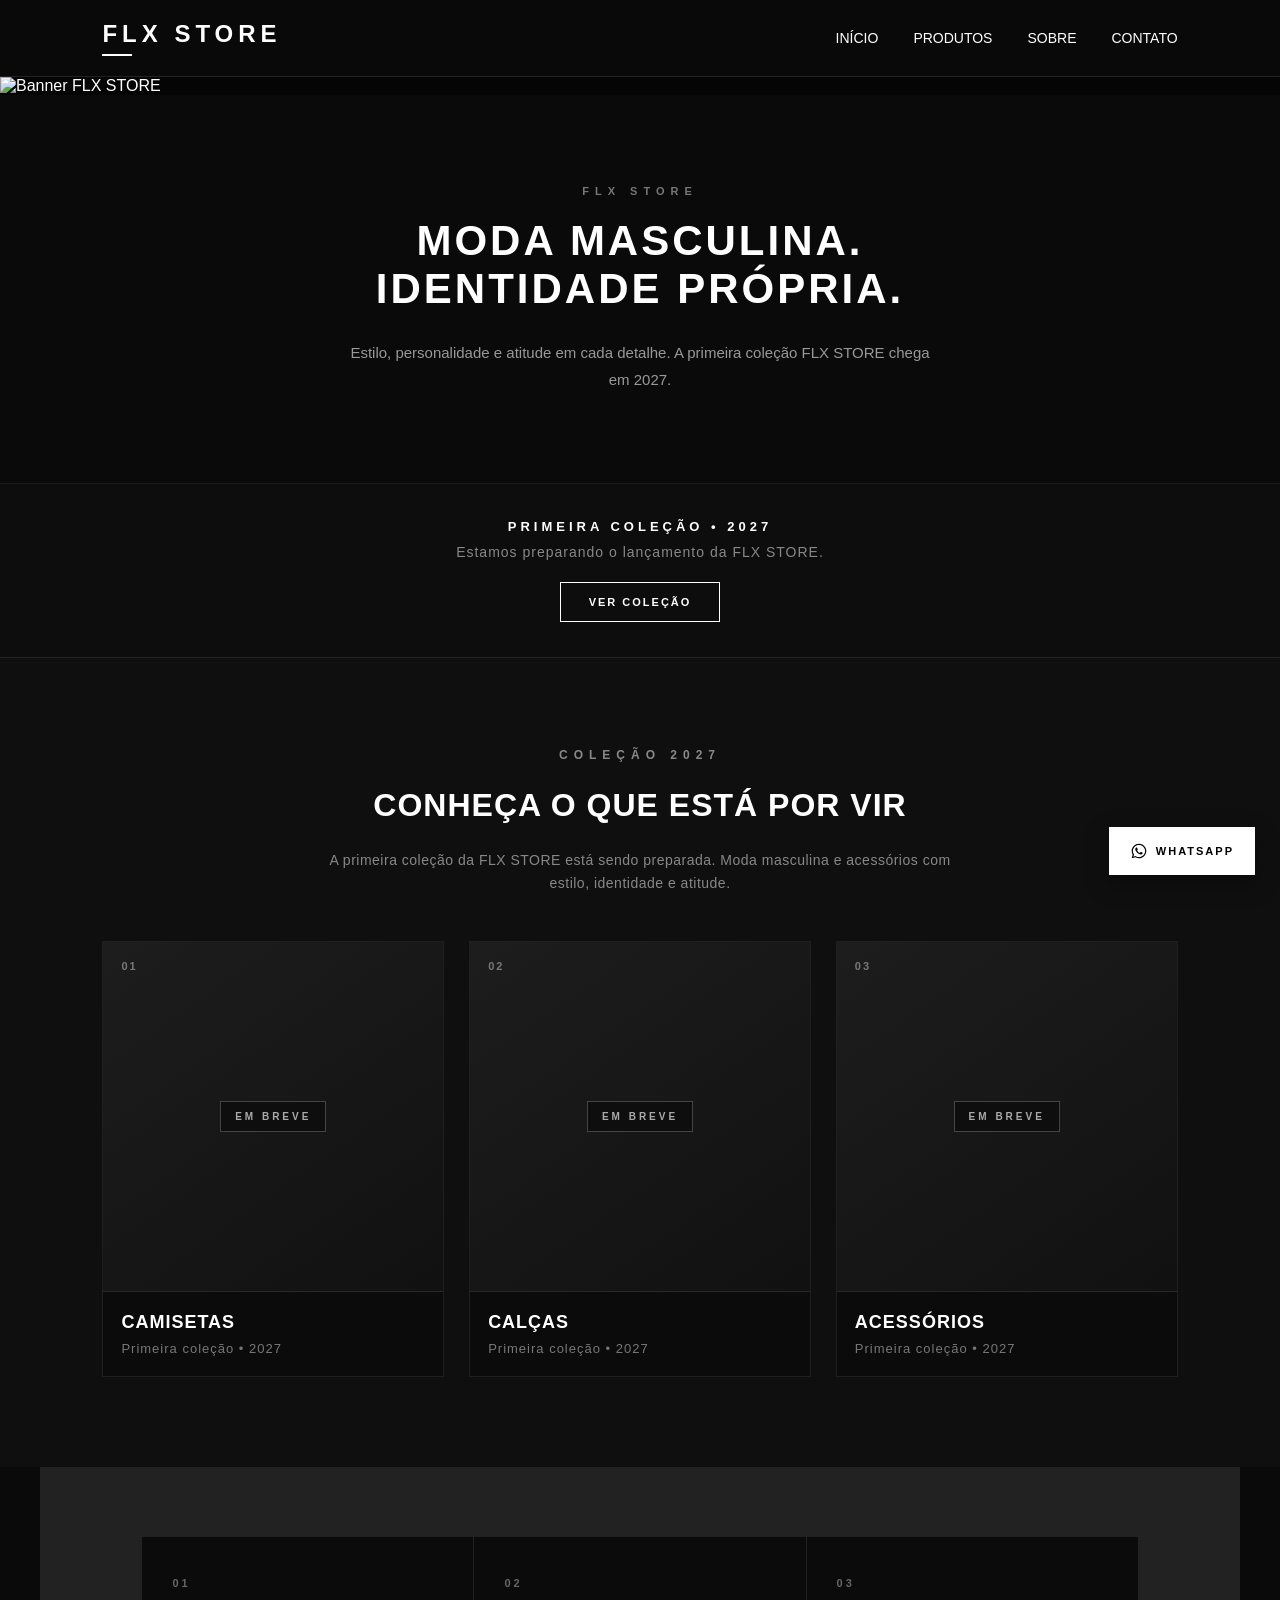
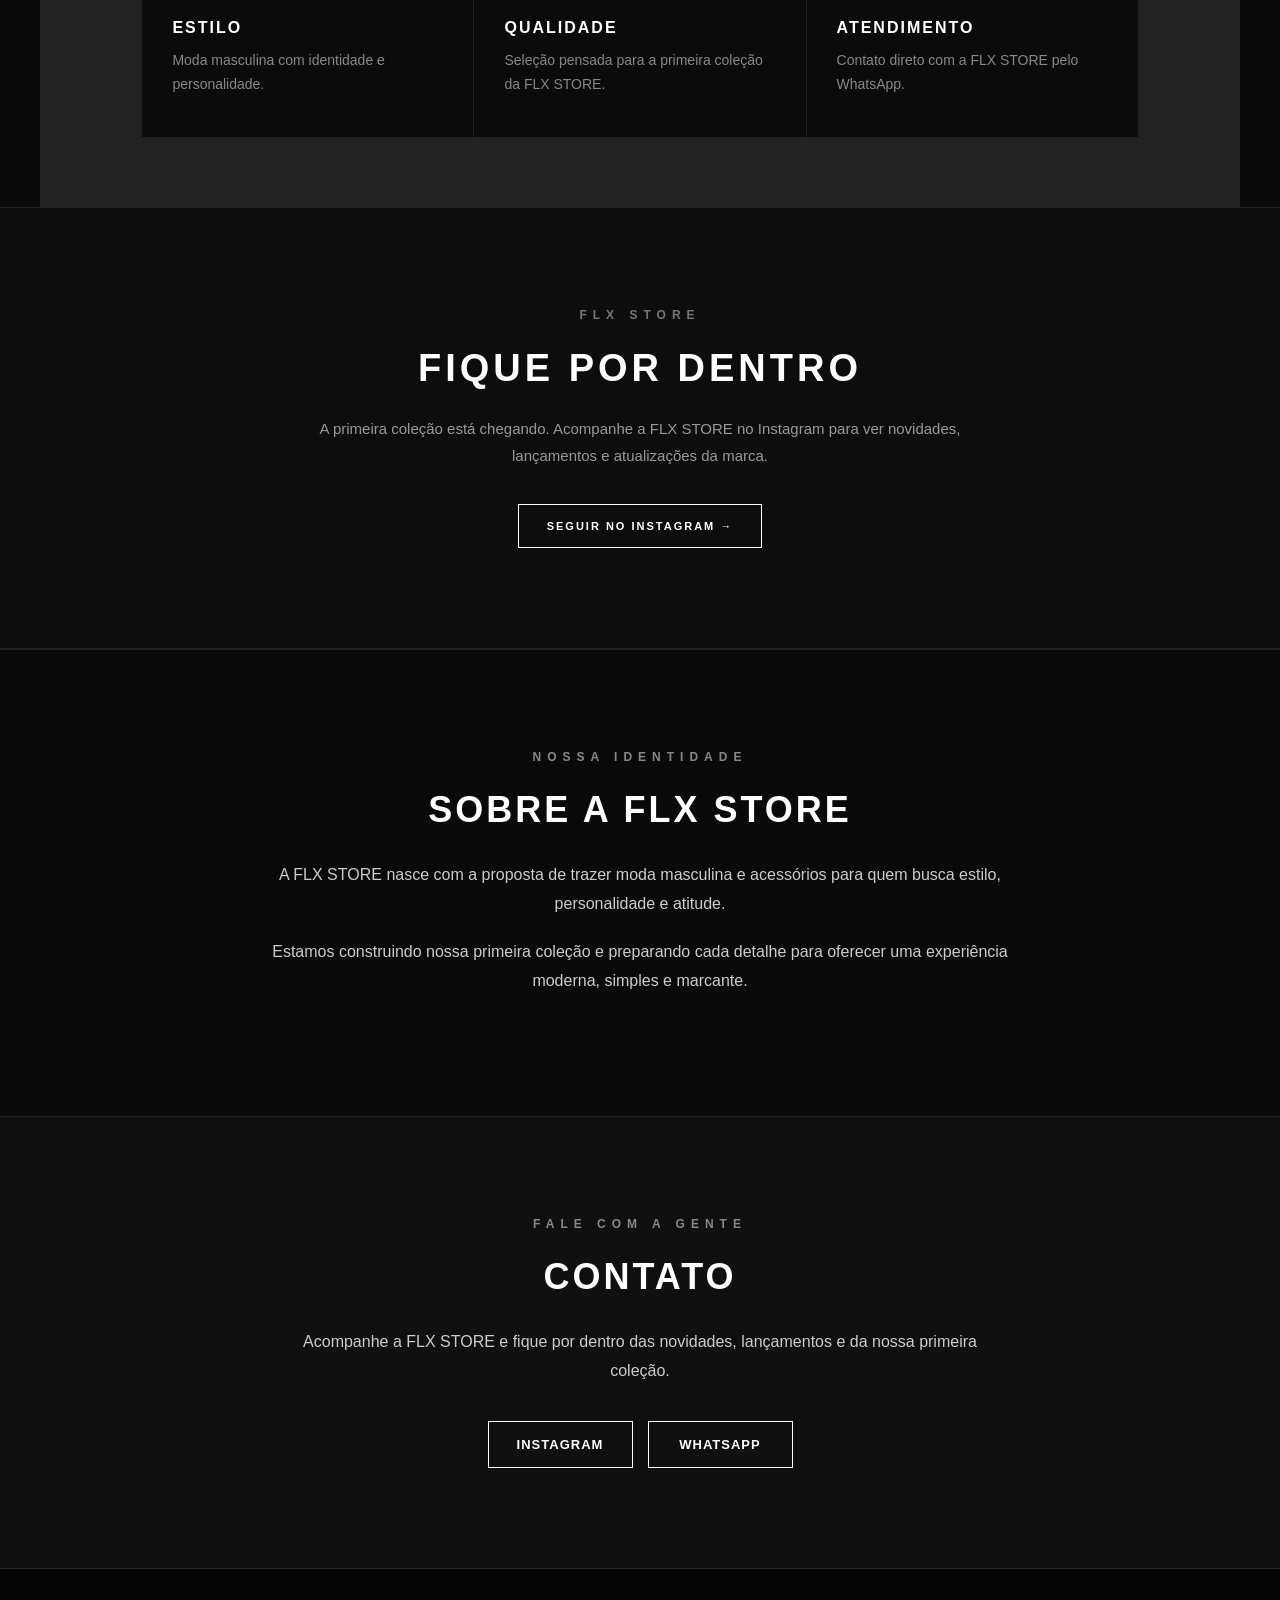
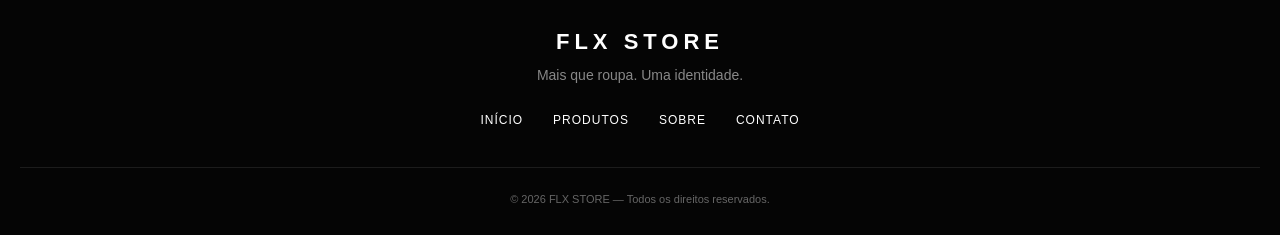
==== index.html @ bd499089 "Publicar primeira versão da FLX STORE" ====
<!DOCTYPE html>
<html lang="pt-BR">

<head>
    <meta charset="UTF-8">
    <meta name="viewport" content="width=device-width, initial-scale=1.0">

    <title>FLX STORE | Moda Masculina</title>

    <meta
        name="description"
        content="FLX STORE — moda masculina e acessórios. Conheça a primeira coleção da marca, com lançamento previsto para 2027."
    >

    <link rel="icon" type="image/png" href="imagens/favicon.png">
    <link rel="stylesheet" href="style.css">
</head>

<body>

    <!-- PONTO REAL DE INÍCIO DA PÁGINA -->
    <div id="inicio"></div>


    <!-- ==================================================
         CABEÇALHO
    ================================================== -->

    <header>

        <h1>FLX STORE</h1>

        <button
            class="menu-mobile"
            id="menu-mobile"
            aria-label="Abrir menu"
        >
            ☰
        </button>

        <nav>
            <a href="#inicio">Início</a>
            <a href="#produtos">Produtos</a>
            <a href="#sobre">Sobre</a>
            <a href="#contato">Contato</a>
        </nav>

    </header>


    <!-- ==================================================
         CONTEÚDO PRINCIPAL
    ================================================== -->

    <main>


        <!-- BANNER -->

        <div class="banner">

            <img
                src="imagens/banner-flx.png"
                alt="Banner FLX STORE"
            >

        </div>


        <!-- APRESENTAÇÃO -->

        <section class="apresentacao">

            <p class="apresentacao-marca">
                FLX STORE
            </p>

            <h2>
                MODA MASCULINA.<br>
                IDENTIDADE PRÓPRIA.
            </h2>

            <p class="apresentacao-texto">
                Estilo, personalidade e atitude em cada detalhe.
                A primeira coleção FLX STORE chega em 2027.
            </p>

        </section>


        <!-- LANÇAMENTO -->

        <section class="lancamento">

            <span>
                PRIMEIRA COLEÇÃO • 2027
            </span>

            <p>
                Estamos preparando o lançamento da FLX STORE.
            </p>

            <a
                href="#produtos"
                class="botao-lancamento"
            >
                VER COLEÇÃO
            </a>

        </section>


        <!-- ==================================================
             PRODUTOS
        ================================================== -->

        <section
            class="secao-produtos"
            id="produtos"
        >

            <p class="destaque">
                COLEÇÃO 2027
            </p>

            <h2>
                CONHEÇA O QUE ESTÁ POR VIR
            </h2>

            <p class="descricao-colecao">
                A primeira coleção da FLX STORE está sendo preparada.
                Moda masculina e acessórios com estilo, identidade e atitude.
            </p>


            <div class="produtos">


                <!-- CAMISETAS -->

                <div class="produto">

                    <span class="numero-produto">
                        01
                    </span>

                    <div class="foto-produto">

                        <span class="status-produto">
                            EM BREVE
                        </span>

                    </div>

                    <h3>
                        Camisetas
                    </h3>

                    <p>
                        Primeira coleção • 2027
                    </p>

                </div>


                <!-- CALÇAS -->

                <div class="produto">

                    <span class="numero-produto">
                        02
                    </span>

                    <div class="foto-produto">

                        <span class="status-produto">
                            EM BREVE
                        </span>

                    </div>

                    <h3>
                        Calças
                    </h3>

                    <p>
                        Primeira coleção • 2027
                    </p>

                </div>


                <!-- ACESSÓRIOS -->

                <div class="produto">

                    <span class="numero-produto">
                        03
                    </span>

                    <div class="foto-produto">

                        <span class="status-produto">
                            EM BREVE
                        </span>

                    </div>

                    <h3>
                        Acessórios
                    </h3>

                    <p>
                        Primeira coleção • 2027
                    </p>

                </div>


            </div>

        </section>


        <!-- ==================================================
             DIFERENCIAIS
        ================================================== -->

        <section class="diferenciais">


            <div class="diferencial">

                <span>01</span>

                <h3>
                    ESTILO
                </h3>

                <p>
                    Moda masculina com identidade e personalidade.
                </p>

            </div>


            <div class="diferencial">

                <span>02</span>

                <h3>
                    QUALIDADE
                </h3>

                <p>
                    Seleção pensada para a primeira coleção da FLX STORE.
                </p>

            </div>


            <div class="diferencial">

                <span>03</span>

                <h3>
                    ATENDIMENTO
                </h3>

                <p>
                    Contato direto com a FLX STORE pelo WhatsApp.
                </p>

            </div>


        </section>


        <!-- ==================================================
             NOVIDADES
        ================================================== -->

        <section class="novidades">

            <p class="destaque">
                FLX STORE
            </p>

            <h2>
                FIQUE POR DENTRO
            </h2>

            <p class="novidades-texto">
                A primeira coleção está chegando.
                Acompanhe a FLX STORE no Instagram para ver novidades,
                lançamentos e atualizações da marca.
            </p>

            <a
                href="https://www.instagram.com/_flx.store_/"
                target="_blank"
                rel="noopener noreferrer"
                class="botao-instagram"
            >
                SEGUIR NO INSTAGRAM →
            </a>

        </section>


        <!-- ==================================================
             SOBRE
        ================================================== -->

        <section
            class="sobre"
            id="sobre"
        >

            <p class="destaque">
                NOSSA IDENTIDADE
            </p>

            <h2>
                SOBRE A FLX STORE
            </h2>

            <p>
                A FLX STORE nasce com a proposta de trazer moda masculina
                e acessórios para quem busca estilo, personalidade e atitude.
            </p>

            <p>
                Estamos construindo nossa primeira coleção e preparando cada
                detalhe para oferecer uma experiência moderna, simples e marcante.
            </p>

        </section>


        <!-- ==================================================
             CONTATO
        ================================================== -->

        <section
            class="contato"
            id="contato"
        >

            <p class="destaque">
                FALE COM A GENTE
            </p>

            <h2>
                CONTATO
            </h2>

            <p>
                Acompanhe a FLX STORE e fique por dentro das novidades,
                lançamentos e da nossa primeira coleção.
            </p>


            <div class="contato-botoes">


                <a
                    href="https://www.instagram.com/_flx.store_/"
                    target="_blank"
                    rel="noopener noreferrer"
                    class="botao-contato"
                >
                    INSTAGRAM
                </a>


                <a
                    href="https://wa.me/5543991753507?text=Ol%C3%A1%21%20Vim%20pelo%20site%20da%20FLX%20STORE%20e%20gostaria%20de%20saber%20mais%20sobre%20os%20produtos."
                    target="_blank"
                    rel="noopener noreferrer"
                    class="botao-contato"
                >
                    WHATSAPP
                </a>


            </div>

        </section>


    </main>


    <!-- ==================================================
         RODAPÉ
    ================================================== -->

    <footer class="rodape">

        <h3>
            FLX STORE
        </h3>

        <p class="rodape-frase">
            Mais que roupa. Uma identidade.
        </p>


        <div class="rodape-links">

            <a href="#inicio">
                Início
            </a>

            <a href="#produtos">
                Produtos
            </a>

            <a href="#sobre">
                Sobre
            </a>

            <a href="#contato">
                Contato
            </a>

        </div>


        <p class="copyright">
            © 2026 FLX STORE — Todos os direitos reservados.
        </p>

    </footer>


    <!-- ==================================================
         WHATSAPP FLUTUANTE
    ================================================== -->

    <a
        href="https://wa.me/5543991753507?text=Ol%C3%A1%21%20Vim%20pelo%20site%20da%20FLX%20STORE%20e%20gostaria%20de%20saber%20mais."
        target="_blank"
        rel="noopener noreferrer"
        class="whatsapp-flutuante"
        aria-label="Falar com a FLX STORE pelo WhatsApp"
    >

        <svg
            class="icone-whatsapp"
            viewBox="0 0 32 32"
            aria-hidden="true"
        >

            <path
                fill="currentColor"
                d="M16.003 3C8.832 3 3 8.832 3 16c0 2.294.599 4.535 1.736 6.509L3 29l6.665-1.748A12.94 12.94 0 0 0 16.003 29C23.168 29 29 23.168 29 16S23.168 3 16.003 3zm0 23.812a10.77 10.77 0 0 1-5.49-1.503l-.394-.234-3.956 1.038 1.056-3.855-.256-.407A10.75 10.75 0 0 1 5.188 16c0-5.963 4.852-10.812 10.815-10.812S26.812 10.037 26.812 16s-4.846 10.812-10.809 10.812zm5.93-8.096c-.325-.163-1.924-.95-2.223-1.057-.3-.108-.518-.163-.736.162-.218.326-.844 1.057-1.034 1.275-.19.217-.381.244-.706.081-.326-.163-1.375-.507-2.619-1.617-.968-.862-1.622-1.927-1.812-2.253-.19-.325-.02-.501.143-.663.146-.146.325-.38.488-.57.163-.19.217-.326.325-.543.109-.218.055-.407-.027-.57-.081-.163-.733-1.765-1.006-2.416-.265-.637-.534-.55-.734-.56l-.625-.011c-.217 0-.57.081-.868.407-.299.325-1.14 1.113-1.14 2.714s1.167 3.148 1.33 3.365c.162.218 2.296 3.504 5.561 4.914.777.335 1.383.535 1.855.685.78.248 1.49.213 2.052.129.626-.093 1.924-.787 2.196-1.547.272-.76.272-1.411.19-1.547-.081-.136-.299-.217-.624-.38z"
            >

        </svg>

        WHATSAPP

    </a>


    <!-- JAVASCRIPT -->

    <script src="script.js"></script>

</body>

</html>
---- style.css ----
/* ==================================================
   FLX STORE
   STYLE.CSS
================================================== */


/* ==================================================
   1. CONFIGURAÇÕES GERAIS
================================================== */

html {
    scroll-behavior: smooth;
}

* {
    box-sizing: border-box;
}

body {
    margin: 0;
    background-color: #0a0a0a;
    color: #ffffff;
    font-family: Arial, Helvetica, sans-serif;
}

#inicio,
#produtos,
#sobre,
#contato {
    scroll-margin-top: 90px;
}


/* ==================================================
   2. CABEÇALHO
================================================== */

header {
    position: sticky;
    top: 0;
    z-index: 1000;

    display: flex;
    justify-content: space-between;
    align-items: center;

    padding: 20px 8%;

    background-color: rgba(10, 10, 10, 0.96);
    border-bottom: 1px solid #222;

    backdrop-filter: blur(10px);
}

header h1 {
    margin: 0;

    font-size: 24px;
    font-weight: bold;
    letter-spacing: 5px;
}

header h1::after {
    content: "";

    display: block;

    width: 30px;
    height: 2px;

    margin-top: 6px;

    background-color: #ffffff;

    transition: width 0.3s ease;
}

header:hover h1::after {
    width: 55px;
}


/* ==================================================
   3. MENU
================================================== */

nav {
    display: flex;
    align-items: center;
    gap: 35px;
}

nav a {
    color: #ffffff;

    text-decoration: none;
    text-transform: uppercase;

    font-size: 14px;

    transition: color 0.3s ease;
}

nav a:hover {
    color: #aaa;
}

nav a.ativo-menu {
    position: relative;

    color: #ffffff;
}

nav a.ativo-menu::after {
    content: "";

    position: absolute;

    left: 0;
    bottom: -8px;

    width: 100%;
    height: 1px;

    background-color: #ffffff;
}


/* ==================================================
   4. MENU MOBILE
================================================== */

.menu-mobile {
    display: none;

    padding: 0;

    background: transparent;
    border: none;

    color: #ffffff;

    font-size: 30px;

    cursor: pointer;
}


/* ==================================================
   5. BANNER
================================================== */

.banner {
    width: 100%;

    overflow: hidden;

    background-color: #050505;
}

.banner img {
    display: block;

    width: 100%;
    height: auto;
}


/* ==================================================
   6. APRESENTAÇÃO DA MARCA
================================================== */

.apresentacao {
    padding: 90px 8%;

    text-align: center;

    background-color: #0a0a0a;
}

.apresentacao-marca {
    margin: 0 0 20px;

    color: #777;

    font-size: 11px;
    font-weight: bold;
    letter-spacing: 6px;
}

.apresentacao h2 {
    margin: 0 auto 25px;

    color: #ffffff;

    font-size: 42px;
    line-height: 1.15;
    letter-spacing: 3px;
}

.apresentacao-texto {
    max-width: 600px;

    margin: 0 auto;

    color: #999;

    font-size: 15px;
    line-height: 1.8;
}


/* ==================================================
   7. LANÇAMENTO 2027
================================================== */

.lancamento {
    padding: 35px 20px;

    text-align: center;

    background-color: #0d0d0d;

    border-top: 1px solid #1c1c1c;
    border-bottom: 1px solid #222;
}

.lancamento span {
    display: block;

    margin-bottom: 10px;

    color: #ffffff;

    font-size: 13px;
    font-weight: bold;
    letter-spacing: 4px;
}

.lancamento p {
    margin: 0;

    color: #888;

    font-size: 14px;
    letter-spacing: 1px;
}

.botao-lancamento {
    display: inline-block;

    margin-top: 22px;
    padding: 13px 28px;

    background-color: transparent;

    border: 1px solid #ffffff;

    color: #ffffff;

    text-decoration: none;

    font-size: 11px;
    font-weight: bold;
    letter-spacing: 2px;

    transition: 0.3s ease;
}

.botao-lancamento:hover {
    background-color: #ffffff;
    color: #000000;
}


/* ==================================================
   8. PRODUTOS
================================================== */

.secao-produtos {
    padding: 90px 8%;

    text-align: center;

    background-color: #0f0f0f;
}

.destaque {
    margin: 0 0 25px;

    color: #888;

    font-size: 12px;
    font-weight: bold;
    letter-spacing: 6px;

    text-transform: uppercase;
}

.secao-produtos h2 {
    margin: 0 0 40px;

    color: #ffffff;

    font-size: 32px;
    letter-spacing: 1px;
}

.descricao-colecao {
    max-width: 650px;

    margin: -15px auto 45px;

    color: #888;

    font-size: 14px;
    line-height: 1.7;
    letter-spacing: 0.5px;
}

.produtos {
    display: grid;
    grid-template-columns: repeat(3, 1fr);

    gap: 25px;

    width: 100%;
    max-width: 1200px;

    margin: 0 auto;
}


/* ==================================================
   9. CARDS DE PRODUTO
================================================== */

.produto {
    position: relative;

    overflow: hidden;

    padding-bottom: 20px;

    text-align: left;

    background-color: #0b0b0b;

    border: 1px solid #1f1f1f;

    transition:
        transform 0.3s ease,
        border-color 0.3s ease;
}

.produto:hover {
    transform: translateY(-6px);

    border-color: #555;
}

.foto-produto {
    display: flex;
    align-items: center;
    justify-content: center;

    position: relative;

    height: 350px;

    overflow: hidden;

    background: linear-gradient(
        145deg,
        #1d1d1d,
        #111111
    );

    border-bottom: 1px solid #292929;
}

.produto:hover .foto-produto {
    background: linear-gradient(
        145deg,
        #222222,
        #151515
    );
}

.status-produto {
    display: inline-block;

    padding: 9px 14px;

    background-color: rgba(10, 10, 10, 0.7);

    border: 1px solid #444;

    color: #aaa;

    font-size: 10px;
    font-weight: bold;
    letter-spacing: 3px;

    transition: 0.3s ease;
}

.produto:hover .status-produto {
    border-color: #888;

    color: #ffffff;
}

.numero-produto {
    position: absolute;

    top: 18px;
    left: 18px;

    z-index: 2;

    color: #777;

    font-size: 11px;
    font-weight: bold;
    letter-spacing: 2px;

    transition: color 0.3s ease;
}

.produto:hover .numero-produto {
    color: #ffffff;
}

.produto h3 {
    margin: 20px 18px 8px;

    color: #ffffff;

    font-size: 18px;
    letter-spacing: 1px;

    text-transform: uppercase;
}

.produto p {
    margin: 0 18px;

    color: #777;

    font-size: 13px;
    letter-spacing: 1px;
}


/* ==================================================
   10. DIFERENCIAIS
================================================== */

.diferenciais {
    display: grid;
    grid-template-columns: repeat(3, 1fr);

    gap: 1px;

    max-width: 1200px;

    margin: 0 auto;
    padding: 70px 8%;

    background-color: #222;
}

.diferencial {
    padding: 40px 30px;

    text-align: left;

    background-color: #0b0b0b;

    transition: background-color 0.3s ease;
}

.diferencial:hover {
    background-color: #151515;
}

.diferencial span {
    display: block;

    margin-bottom: 30px;

    color: #666;

    font-size: 11px;
    font-weight: bold;
    letter-spacing: 3px;
}

.diferencial h3 {
    margin: 0 0 12px;

    color: #ffffff;

    font-size: 16px;
    letter-spacing: 2px;
}

.diferencial p {
    margin: 0;

    color: #888;

    font-size: 14px;
    line-height: 1.7;
}


/* ==================================================
   11. NOVIDADES
================================================== */

.novidades {
    padding: 100px 8%;

    text-align: center;

    background-color: #0d0d0d;

    border-top: 1px solid #222;
    border-bottom: 1px solid #222;

    color: #ffffff;
}

.novidades .destaque {
    color: #777;
}

.novidades h2 {
    margin: 20px 0 25px;

    color: #ffffff;

    font-size: 38px;
    letter-spacing: 4px;
}

.novidades-texto {
    max-width: 650px;

    margin: 0 auto 35px;

    color: #999;

    font-size: 15px;
    line-height: 1.8;
}

.botao-instagram {
    display: inline-block;

    padding: 15px 28px;

    background-color: transparent;

    border: 1px solid #ffffff;

    color: #ffffff;

    text-decoration: none;

    font-size: 11px;
    font-weight: bold;
    letter-spacing: 2px;

    transition: 0.3s ease;
}

.botao-instagram:hover {
    background-color: #ffffff;

    color: #000000;
}


/* ==================================================
   12. SOBRE
================================================== */

.sobre {
    padding: 100px 8%;

    text-align: center;

    background-color: #0a0a0a;

    border-top: 1px solid #222;
}

.sobre h2 {
    margin: 20px 0 30px;

    color: #ffffff;

    font-size: 36px;
    letter-spacing: 3px;
}

.sobre p:not(.destaque) {
    max-width: 800px;

    margin: 0 auto 20px;

    color: #ccc;

    font-size: 16px;
    line-height: 1.8;
}


/* ==================================================
   13. CONTATO
================================================== */

.contato {
    padding: 100px 8%;

    text-align: center;

    background-color: #101010;

    border-top: 1px solid #222;
}

.contato h2 {
    margin: 20px 0 30px;

    color: #ffffff;

    font-size: 36px;
    letter-spacing: 3px;
}

.contato > p:not(.destaque) {
    max-width: 700px;

    margin: 0 auto 35px;

    color: #ccc;

    font-size: 16px;
    line-height: 1.8;
}

.contato-botoes {
    display: flex;
    justify-content: center;

    gap: 15px;
}

.botao-contato {
    display: inline-block;

    min-width: 145px;

    padding: 15px 25px;

    background-color: transparent;

    border: 1px solid #ffffff;

    color: #ffffff;

    text-decoration: none;

    font-size: 13px;
    font-weight: bold;
    letter-spacing: 1px;

    transition: 0.3s ease;
}

.botao-contato:hover {
    background-color: #ffffff;

    color: #000000;
}


/* ==================================================
   14. RODAPÉ
================================================== */

.rodape {
    padding: 60px 20px 30px;

    text-align: center;

    background-color: #050505;

    border-top: 1px solid #222;
}

.rodape h3 {
    margin: 0 0 12px;

    color: #ffffff;

    font-size: 22px;
    letter-spacing: 5px;
}

.rodape-frase {
    margin: 0 0 30px;

    color: #888;

    font-size: 14px;
}

.rodape-links {
    display: flex;
    justify-content: center;

    gap: 30px;

    margin-bottom: 40px;
}

.rodape-links a {
    color: #ffffff;

    text-decoration: none;
    text-transform: uppercase;

    font-size: 12px;
    letter-spacing: 1px;

    transition: color 0.3s ease;
}

.rodape-links a:hover {
    color: #888;
}

.copyright {
    margin: 0;

    padding-top: 25px;

    border-top: 1px solid #1c1c1c;

    color: #666;

    font-size: 11px;
}


/* ==================================================
   15. WHATSAPP FLUTUANTE
================================================== */

.whatsapp-flutuante {
    position: fixed;

    right: 25px;
    bottom: 25px;

    z-index: 999;

    display: flex;
    align-items: center;

    gap: 8px;

    padding: 14px 20px;

    background-color: #ffffff;

    border: 1px solid #ffffff;

    color: #000000;

    text-decoration: none;

    font-size: 11px;
    font-weight: bold;
    letter-spacing: 2px;

    box-shadow: 0 8px 25px rgba(0, 0, 0, 0.35);

    transition:
        background-color 0.3s ease,
        color 0.3s ease,
        transform 0.3s ease;
}

.icone-whatsapp {
    display: block;

    width: 18px;
    height: 18px;

    flex-shrink: 0;
}

.whatsapp-flutuante:hover {
    background-color: #000000;

    color: #ffffff;

    transform: translateY(-3px);
}


/* ==================================================
   16. RESPONSIVIDADE — CELULAR
================================================== */

@media (max-width: 768px) {

    /* CABEÇALHO */

    header {
        padding: 20px 22px;
    }

    header h1 {
        font-size: 20px;
        letter-spacing: 4px;
    }


    /* MENU */

    .menu-mobile {
        display: block;
    }

    header nav {
        display: none;
    }

    header nav.ativo {
        display: flex;

        position: absolute;

        top: 100%;
        left: 0;

        width: 100%;

        flex-direction: column;

        gap: 0;

        background-color: #0a0a0a;

        border-top: 1px solid #222;
        border-bottom: 1px solid #222;
    }

    header nav.ativo a {
        width: 100%;

        padding: 18px;

        text-align: center;

        border-bottom: 1px solid #1d1d1d;
    }

    header nav.ativo a:last-child {
        border-bottom: none;
    }


    /* BANNER */

    .banner img {
        width: 100%;
        height: auto;
    }


    /* APRESENTAÇÃO */

    .apresentacao {
        padding: 65px 25px;
    }

    .apresentacao-marca {
        margin-bottom: 16px;

        font-size: 10px;
        letter-spacing: 5px;
    }

    .apresentacao h2 {
        margin-bottom: 20px;

        font-size: 30px;
        line-height: 1.2;
        letter-spacing: 2px;
    }

    .apresentacao-texto {
        font-size: 14px;
        line-height: 1.7;
    }


    /* LANÇAMENTO */

    .lancamento {
        padding: 30px 20px;
    }

    .lancamento span {
        font-size: 11px;
        line-height: 1.6;
        letter-spacing: 3px;
    }

    .lancamento p {
        font-size: 13px;
        line-height: 1.6;
    }


    /* PRODUTOS */

    .secao-produtos {
        padding: 70px 20px;
    }

    .secao-produtos h2 {
        font-size: 28px;
        line-height: 1.25;
    }

    .descricao-colecao {
        margin: -10px auto 35px;

        font-size: 13px;
        line-height: 1.7;
    }

    .produtos {
        grid-template-columns: 1fr;

        gap: 25px;
    }

    .produto {
        width: 100%;
        max-width: 420px;

        margin: 0 auto;
    }

    .foto-produto {
        height: 240px;
    }

    .produto h3 {
        margin: 18px 15px 8px;
    }

    .produto p {
        margin: 0 15px;
    }


    /* DIFERENCIAIS */

    .diferenciais {
        grid-template-columns: 1fr;

        gap: 1px;

        padding: 40px 20px;
    }

    .diferencial {
        padding: 30px 25px;
    }

    .diferencial span {
        margin-bottom: 18px;
    }


    /* NOVIDADES */

    .novidades {
        padding: 70px 25px;
    }

    .novidades h2 {
        font-size: 30px;
        line-height: 1.2;
        letter-spacing: 3px;
    }

    .novidades-texto {
        font-size: 14px;
    }

    .botao-instagram {
        width: 100%;
        max-width: 280px;
    }


    /* SOBRE */

    .sobre {
        padding: 70px 25px;
    }

    .sobre h2 {
        font-size: 30px;
        line-height: 1.2;
    }

    .sobre p:not(.destaque) {
        font-size: 15px;
        line-height: 1.8;
    }


    /* CONTATO */

    .contato {
        padding: 70px 25px;
    }

    .contato h2 {
        font-size: 30px;
    }

    .contato-botoes {
        flex-direction: column;

        width: 100%;
        max-width: 280px;

        margin: 0 auto;
    }

    .botao-contato {
        width: 100%;
    }


    /* WHATSAPP FLUTUANTE */

    .whatsapp-flutuante {
        right: 15px;
        bottom: 15px;

        padding: 12px 14px;

        gap: 7px;

        font-size: 9px;
        letter-spacing: 1.5px;
    }

    .icone-whatsapp {
        width: 17px;
        height: 17px;
    }


    /* RODAPÉ */

    .rodape {
        padding: 50px 20px 25px;
    }

    .rodape-links {
        flex-direction: column;

        gap: 18px;
    }

    .copyright {
        line-height: 1.6;
    }
}
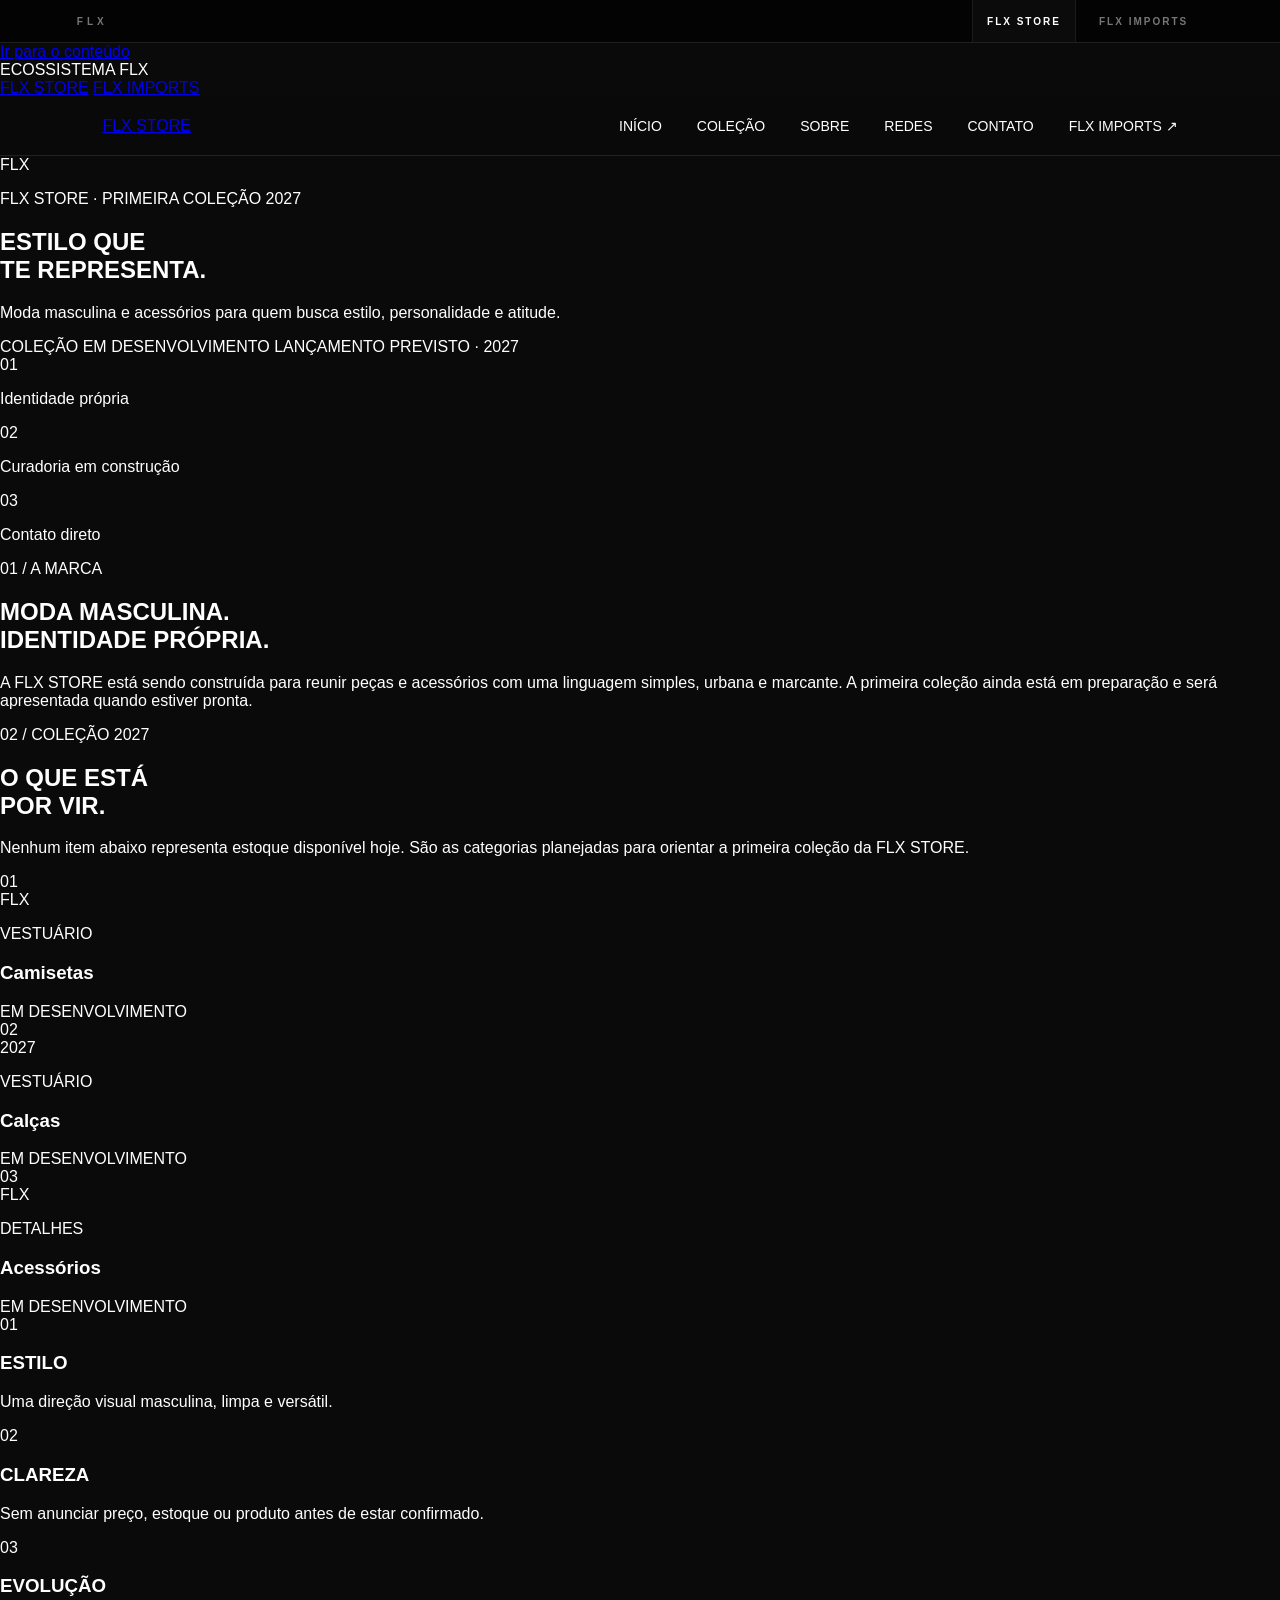
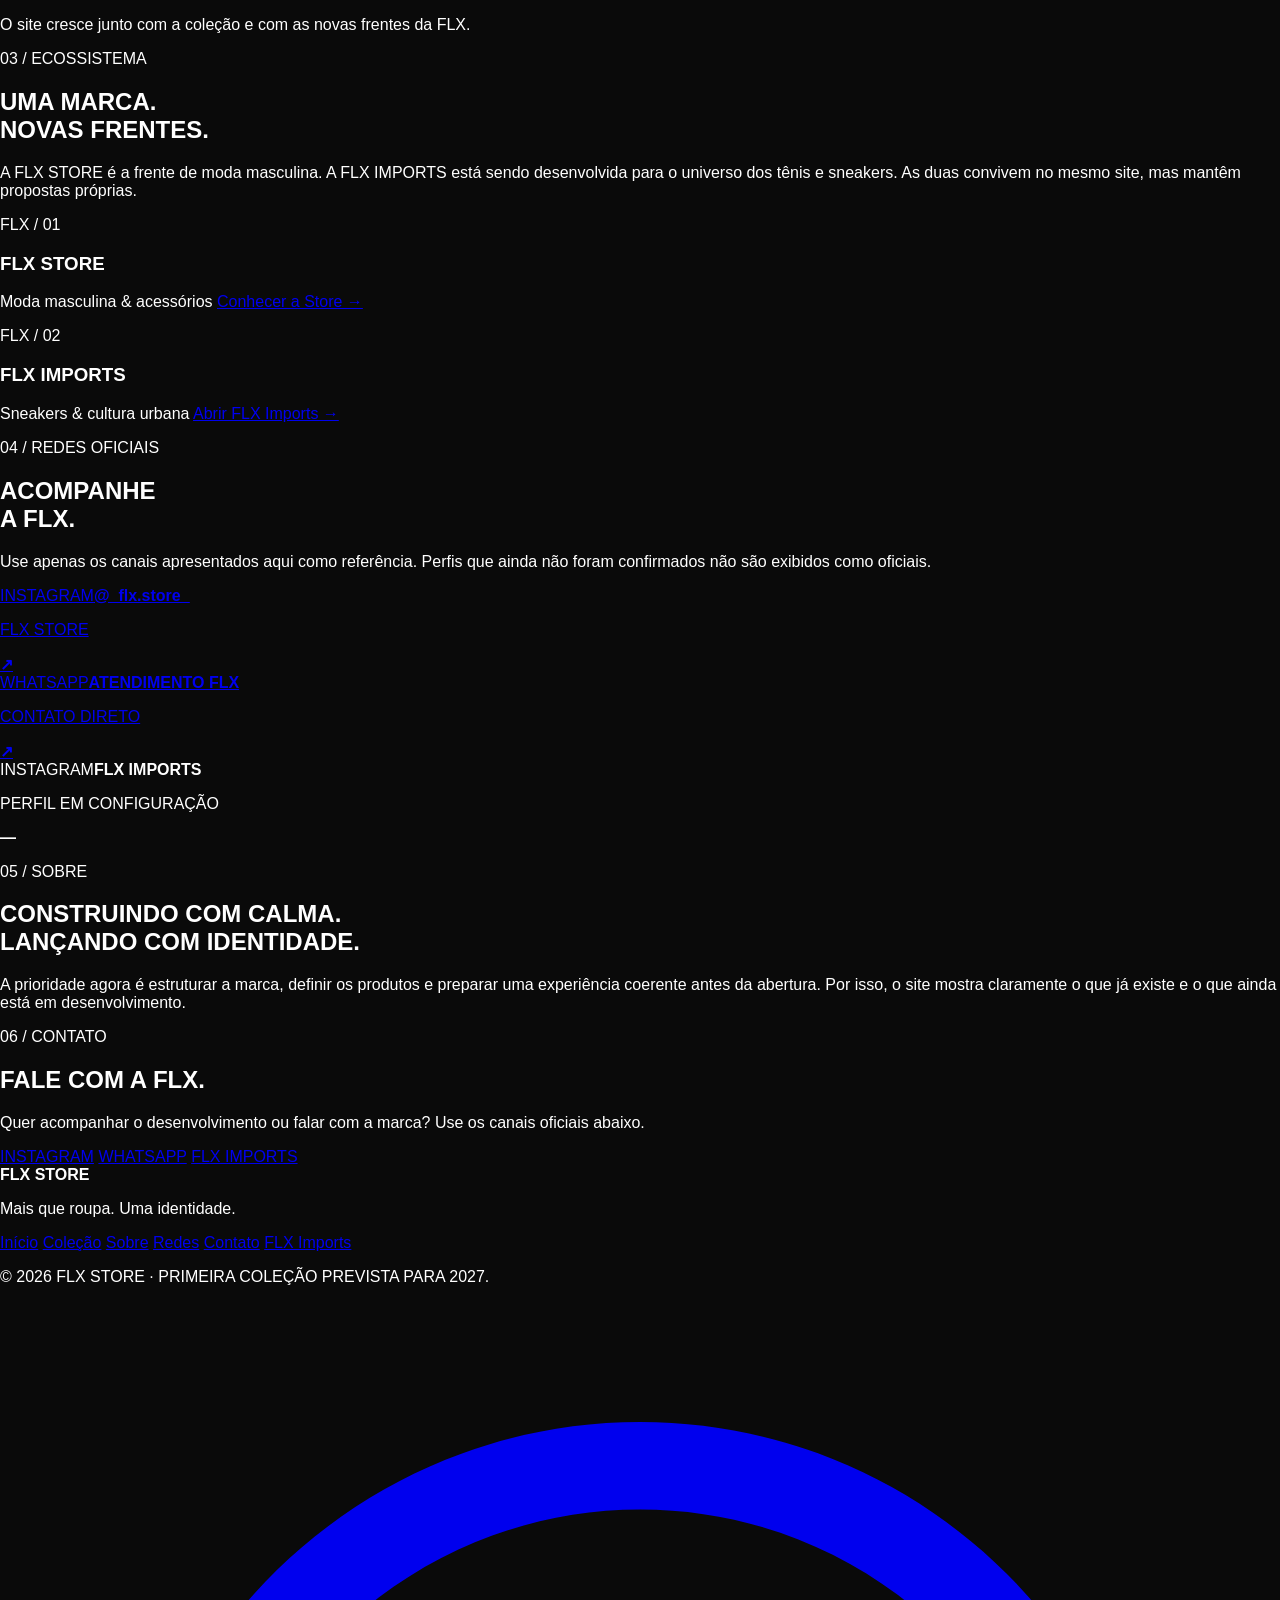
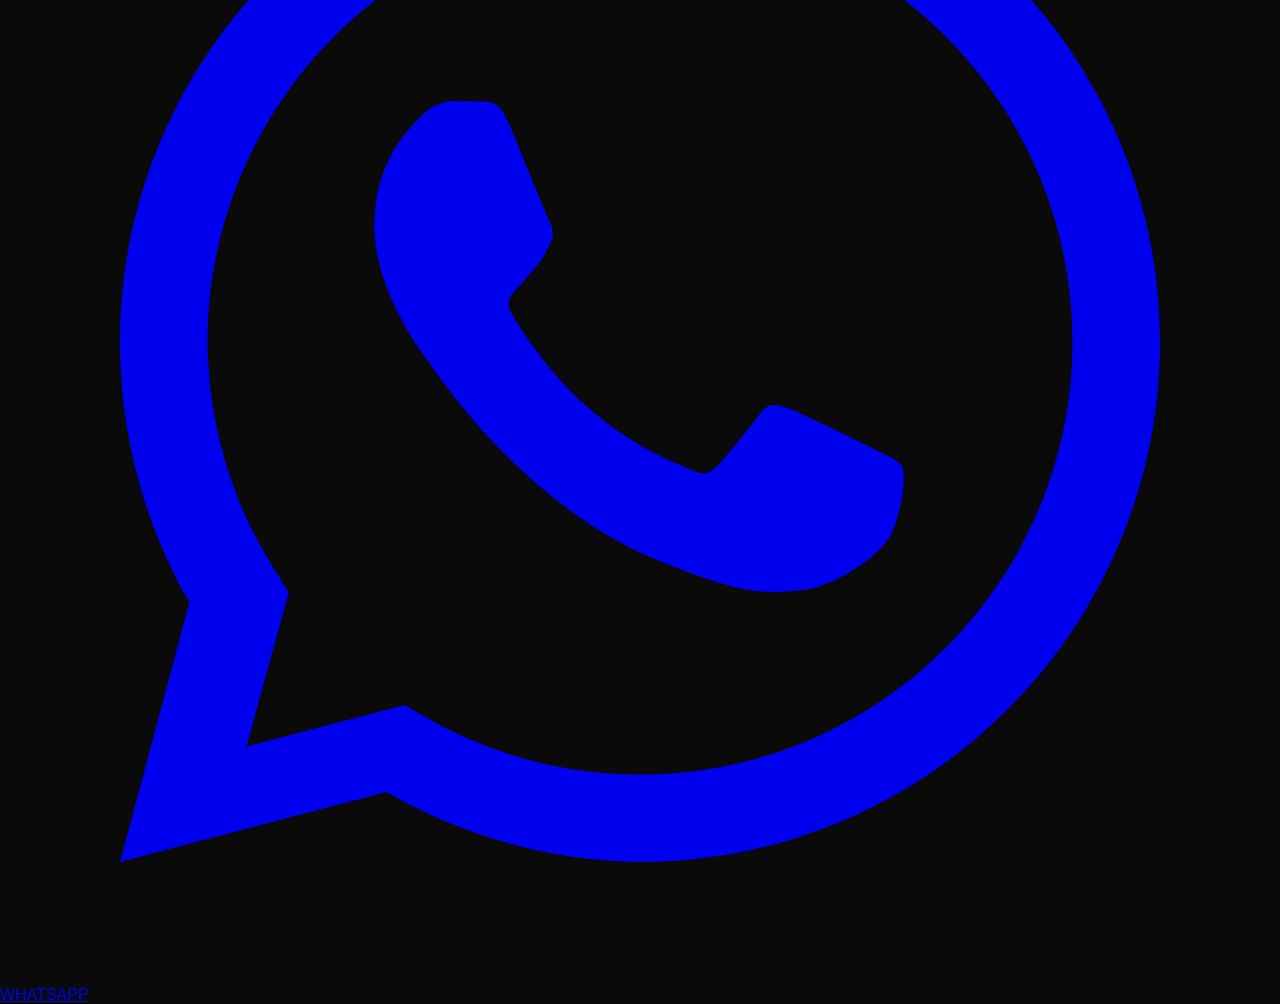
==== commit c9227fc5: "Redesign FLX Store homepage and organize social links" ====
--- a/index.html
+++ b/index.html
@@ -1,475 +1,215 @@
-<!DOCTYPE html>
-<html lang="pt-BR">
-
-<head>
-    <meta charset="UTF-8">
-    <meta name="viewport" content="width=device-width, initial-scale=1.0">
-
-    <title>FLX STORE | Moda Masculina</title>
-
-    <meta
-        name="description"
-        content="FLX STORE — moda masculina e acessórios. Conheça a primeira coleção da marca, com lançamento previsto para 2027."
-    >
-
-    <link rel="icon" type="image/png" href="imagens/favicon.png">
-    <link rel="stylesheet" href="style.css">
-</head>
-
-<body>
-
-    <!-- PONTO REAL DE INÍCIO DA PÁGINA -->
-    <div id="inicio"></div>
-
-
-    <!-- ==================================================
-         CABEÇALHO
-    ================================================== -->
-
-    <header>
-
-        <h1>FLX STORE</h1>
-
-        <button
-            class="menu-mobile"
-            id="menu-mobile"
-            aria-label="Abrir menu"
-        >
-            ☰
-        </button>
-
-        <nav>
-            <a href="#inicio">Início</a>
-            <a href="#produtos">Produtos</a>
-            <a href="#sobre">Sobre</a>
-            <a href="#contato">Contato</a>
-        </nav>
-
-    </header>
-
-
-    <!-- ==================================================
-         CONTEÚDO PRINCIPAL
-    ================================================== -->
-
-    <main>
-
-
-        <!-- BANNER -->
-
-        <div class="banner">
-
-            <img
-                src="imagens/banner-flx.png"
-                alt="Banner FLX STORE"
-            >
-
-        </div>
-
-
-        <!-- APRESENTAÇÃO -->
-
-        <section class="apresentacao">
-
-            <p class="apresentacao-marca">
-                FLX STORE
-            </p>
-
-            <h2>
-                MODA MASCULINA.<br>
-                IDENTIDADE PRÓPRIA.
-            </h2>
-
-            <p class="apresentacao-texto">
-                Estilo, personalidade e atitude em cada detalhe.
-                A primeira coleção FLX STORE chega em 2027.
-            </p>
-
-        </section>
-
-
-        <!-- LANÇAMENTO -->
-
-        <section class="lancamento">
-
-            <span>
-                PRIMEIRA COLEÇÃO • 2027
-            </span>
-
-            <p>
-                Estamos preparando o lançamento da FLX STORE.
-            </p>
-
-            <a
-                href="#produtos"
-                class="botao-lancamento"
-            >
-                VER COLEÇÃO
-            </a>
-
-        </section>
-
-
-        <!-- ==================================================
-             PRODUTOS
-        ================================================== -->
-
-        <section
-            class="secao-produtos"
-            id="produtos"
-        >
-
-            <p class="destaque">
-                COLEÇÃO 2027
-            </p>
-
-            <h2>
-                CONHEÇA O QUE ESTÁ POR VIR
-            </h2>
-
-            <p class="descricao-colecao">
-                A primeira coleção da FLX STORE está sendo preparada.
-                Moda masculina e acessórios com estilo, identidade e atitude.
-            </p>
-
-
-            <div class="produtos">
-
-
-                <!-- CAMISETAS -->
-
-                <div class="produto">
-
-                    <span class="numero-produto">
-                        01
-                    </span>
-
-                    <div class="foto-produto">
-
-                        <span class="status-produto">
-                            EM BREVE
-                        </span>
-
-                    </div>
-
-                    <h3>
-                        Camisetas
-                    </h3>
-
-                    <p>
-                        Primeira coleção • 2027
-                    </p>
-
-                </div>
-
-
-                <!-- CALÇAS -->
-
-                <div class="produto">
-
-                    <span class="numero-produto">
-                        02
-                    </span>
-
-                    <div class="foto-produto">
-
-                        <span class="status-produto">
-                            EM BREVE
-                        </span>
-
-                    </div>
-
-                    <h3>
-                        Calças
-                    </h3>
-
-                    <p>
-                        Primeira coleção • 2027
-                    </p>
-
-                </div>
-
-
-                <!-- ACESSÓRIOS -->
-
-                <div class="produto">
-
-                    <span class="numero-produto">
-                        03
-                    </span>
-
-                    <div class="foto-produto">
-
-                        <span class="status-produto">
-                            EM BREVE
-                        </span>
-
-                    </div>
-
-                    <h3>
-                        Acessórios
-                    </h3>
-
-                    <p>
-                        Primeira coleção • 2027
-                    </p>
-
-                </div>
-
-
-            </div>
-
-        </section>
-
-
-        <!-- ==================================================
-             DIFERENCIAIS
-        ================================================== -->
-
-        <section class="diferenciais">
-
-
-            <div class="diferencial">
-
-                <span>01</span>
-
-                <h3>
-                    ESTILO
-                </h3>
-
-                <p>
-                    Moda masculina com identidade e personalidade.
-                </p>
-
-            </div>
-
-
-            <div class="diferencial">
-
-                <span>02</span>
-
-                <h3>
-                    QUALIDADE
-                </h3>
-
-                <p>
-                    Seleção pensada para a primeira coleção da FLX STORE.
-                </p>
-
-            </div>
-
-
-            <div class="diferencial">
-
-                <span>03</span>
-
-                <h3>
-                    ATENDIMENTO
-                </h3>
-
-                <p>
-                    Contato direto com a FLX STORE pelo WhatsApp.
-                </p>
-
-            </div>
-
-
-        </section>
-
-
-        <!-- ==================================================
-             NOVIDADES
-        ================================================== -->
-
-        <section class="novidades">
-
-            <p class="destaque">
-                FLX STORE
-            </p>
-
-            <h2>
-                FIQUE POR DENTRO
-            </h2>
-
-            <p class="novidades-texto">
-                A primeira coleção está chegando.
-                Acompanhe a FLX STORE no Instagram para ver novidades,
-                lançamentos e atualizações da marca.
-            </p>
-
-            <a
-                href="https://www.instagram.com/_flx.store_/"
-                target="_blank"
-                rel="noopener noreferrer"
-                class="botao-instagram"
-            >
-                SEGUIR NO INSTAGRAM →
-            </a>
-
-        </section>
-
-
-        <!-- ==================================================
-             SOBRE
-        ================================================== -->
-
-        <section
-            class="sobre"
-            id="sobre"
-        >
-
-            <p class="destaque">
-                NOSSA IDENTIDADE
-            </p>
-
-            <h2>
-                SOBRE A FLX STORE
-            </h2>
-
-            <p>
-                A FLX STORE nasce com a proposta de trazer moda masculina
-                e acessórios para quem busca estilo, personalidade e atitude.
-            </p>
-
-            <p>
-                Estamos construindo nossa primeira coleção e preparando cada
-                detalhe para oferecer uma experiência moderna, simples e marcante.
-            </p>
-
-        </section>
-
-
-        <!-- ==================================================
-             CONTATO
-        ================================================== -->
-
-        <section
-            class="contato"
-            id="contato"
-        >
-
-            <p class="destaque">
-                FALE COM A GENTE
-            </p>
-
-            <h2>
-                CONTATO
-            </h2>
-
-            <p>
-                Acompanhe a FLX STORE e fique por dentro das novidades,
-                lançamentos e da nossa primeira coleção.
-            </p>
-
-
-            <div class="contato-botoes">
-
-
-                <a
-                    href="https://www.instagram.com/_flx.store_/"
-                    target="_blank"
-                    rel="noopener noreferrer"
-                    class="botao-contato"
-                >
-                    INSTAGRAM
-                </a>
-
-
-                <a
-                    href="https://wa.me/5543991753507?text=Ol%C3%A1%21%20Vim%20pelo%20site%20da%20FLX%20STORE%20e%20gostaria%20de%20saber%20mais%20sobre%20os%20produtos."
-                    target="_blank"
-                    rel="noopener noreferrer"
-                    class="botao-contato"
-                >
-                    WHATSAPP
-                </a>
-
-
-            </div>
-
-        </section>
-
-
-    </main>
-
-
-    <!-- ==================================================
-         RODAPÉ
-    ================================================== -->
-
-    <footer class="rodape">
-
-        <h3>
-            FLX STORE
-        </h3>
-
-        <p class="rodape-frase">
-            Mais que roupa. Uma identidade.
-        </p>
-
-
-        <div class="rodape-links">
-
-            <a href="#inicio">
-                Início
-            </a>
-
-            <a href="#produtos">
-                Produtos
-            </a>
-
-            <a href="#sobre">
-                Sobre
-            </a>
-
-            <a href="#contato">
-                Contato
-            </a>
-
-        </div>
-
-
-        <p class="copyright">
-            © 2026 FLX STORE — Todos os direitos reservados.
-        </p>
-
-    </footer>
-
-
-    <!-- ==================================================
-         WHATSAPP FLUTUANTE
-    ================================================== -->
-
-    <a
-        href="https://wa.me/5543991753507?text=Ol%C3%A1%21%20Vim%20pelo%20site%20da%20FLX%20STORE%20e%20gostaria%20de%20saber%20mais."
-        target="_blank"
-        rel="noopener noreferrer"
-        class="whatsapp-flutuante"
-        aria-label="Falar com a FLX STORE pelo WhatsApp"
-    >
-
-        <svg
-            class="icone-whatsapp"
-            viewBox="0 0 32 32"
-            aria-hidden="true"
-        >
-
-            <path
-                fill="currentColor"
-                d="M16.003 3C8.832 3 3 8.832 3 16c0 2.294.599 4.535 1.736 6.509L3 29l6.665-1.748A12.94 12.94 0 0 0 16.003 29C23.168 29 29 23.168 29 16S23.168 3 16.003 3zm0 23.812a10.77 10.77 0 0 1-5.49-1.503l-.394-.234-3.956 1.038 1.056-3.855-.256-.407A10.75 10.75 0 0 1 5.188 16c0-5.963 4.852-10.812 10.815-10.812S26.812 10.037 26.812 16s-4.846 10.812-10.809 10.812zm5.93-8.096c-.325-.163-1.924-.95-2.223-1.057-.3-.108-.518-.163-.736.162-.218.326-.844 1.057-1.034 1.275-.19.217-.381.244-.706.081-.326-.163-1.375-.507-2.619-1.617-.968-.862-1.622-1.927-1.812-2.253-.19-.325-.02-.501.143-.663.146-.146.325-.38.488-.57.163-.19.217-.326.325-.543.109-.218.055-.407-.027-.57-.081-.163-.733-1.765-1.006-2.416-.265-.637-.534-.55-.734-.56l-.625-.011c-.217 0-.57.081-.868.407-.299.325-1.14 1.113-1.14 2.714s1.167 3.148 1.33 3.365c.162.218 2.296 3.504 5.561 4.914.777.335 1.383.535 1.855.685.78.248 1.49.213 2.052.129.626-.093 1.924-.787 2.196-1.547.272-.76.272-1.411.19-1.547-.081-.136-.299-.217-.624-.38z"
-            >
-
-        </svg>
-
-        WHATSAPP
-
-    </a>
-
-
-    <!-- JAVASCRIPT -->
-
-    <script src="script.js"></script>
-
-</body>
-
+<!DOCTYPE html>
+<html lang="pt-BR">
+<head>
+    <meta charset="UTF-8">
+    <meta name="viewport" content="width=device-width, initial-scale=1.0">
+    <meta name="theme-color" content="#070707">
+    <meta name="description" content="FLX STORE — moda masculina e acessórios. Primeira coleção prevista para 2027. Acompanhe o desenvolvimento da marca e conheça a FLX IMPORTS.">
+    <meta property="og:title" content="FLX STORE | Moda Masculina">
+    <meta property="og:description" content="Estilo, identidade e atitude. Primeira coleção FLX STORE prevista para 2027.">
+    <meta property="og:type" content="website">
+    <meta property="og:url" content="https://flxstore2k26-collab.github.io/FLXSTORE/">
+    <link rel="canonical" href="https://flxstore2k26-collab.github.io/FLXSTORE/">
+    <link rel="icon" type="image/png" href="imagens/favicon.png">
+    <link rel="stylesheet" href="style.css">
+    <title>FLX STORE | Moda Masculina</title>
+</head>
+<body>
+    <a class="skip-link" href="#conteudo">Ir para o conteúdo</a>
+
+    <div class="flx-network" aria-label="Navegação entre marcas FLX">
+        <div class="flx-network__inner">
+            <span class="flx-network__label">ECOSSISTEMA FLX</span>
+            <div class="flx-network__links">
+                <a class="flx-network__link ativo" href="./" aria-current="page">FLX STORE</a>
+                <a class="flx-network__link" href="imports/">FLX IMPORTS</a>
+            </div>
+        </div>
+    </div>
+
+    <div id="inicio"></div>
+
+    <header class="site-header">
+        <a class="brand" href="#inicio" aria-label="FLX STORE - início">
+            <span class="brand-main">FLX</span>
+            <span class="brand-sub">STORE</span>
+        </a>
+
+        <button class="menu-mobile" id="menu-mobile" type="button" aria-label="Abrir menu" aria-expanded="false" aria-controls="menu-principal">☰</button>
+
+        <nav id="menu-principal" class="menu-principal" aria-label="Navegação principal">
+            <a href="#inicio">Início</a>
+            <a href="#colecao">Coleção</a>
+            <a href="#sobre">Sobre</a>
+            <a href="#redes">Redes</a>
+            <a href="#contato">Contato</a>
+            <a href="imports/" class="nav-destaque">FLX Imports ↗</a>
+        </nav>
+    </header>
+
+    <main id="conteudo">
+        <section class="hero-store" aria-labelledby="hero-title">
+            <div class="hero-lines" aria-hidden="true"></div>
+            <div class="hero-watermark" aria-hidden="true">FLX</div>
+
+            <div class="hero-store__content reveal">
+                <p class="eyebrow">FLX STORE · PRIMEIRA COLEÇÃO 2027</p>
+                <h1 id="hero-title">ESTILO QUE<br><strong>TE REPRESENTA.</strong></h1>
+                <p class="hero-copy">Moda masculina e acessórios para quem busca estilo, personalidade e atitude.</p>
+
+                <div class="hero-status" aria-label="Status da FLX STORE">
+                    <span>COLEÇÃO EM DESENVOLVIMENTO</span>
+                    <span>LANÇAMENTO PREVISTO · 2027</span>
+                </div>
+            </div>
+
+            <div class="hero-features" aria-label="Destaques da FLX STORE">
+                <div><span>01</span><p>Identidade própria</p></div>
+                <div><span>02</span><p>Curadoria em construção</p></div>
+                <div><span>03</span><p>Contato direto</p></div>
+            </div>
+        </section>
+
+        <section class="intro reveal">
+            <div>
+                <p class="eyebrow">01 / A MARCA</p>
+                <h2>MODA MASCULINA.<br>IDENTIDADE PRÓPRIA.</h2>
+            </div>
+            <p>A FLX STORE está sendo construída para reunir peças e acessórios com uma linguagem simples, urbana e marcante. A primeira coleção ainda está em preparação e será apresentada quando estiver pronta.</p>
+        </section>
+
+        <section class="collection" id="colecao">
+            <div class="section-heading reveal">
+                <div>
+                    <p class="eyebrow">02 / COLEÇÃO 2027</p>
+                    <h2>O QUE ESTÁ<br>POR VIR.</h2>
+                </div>
+                <p>Nenhum item abaixo representa estoque disponível hoje. São as categorias planejadas para orientar a primeira coleção da FLX STORE.</p>
+            </div>
+
+            <div class="collection-grid">
+                <article class="collection-card reveal">
+                    <span class="card-number">01</span>
+                    <div class="card-visual visual-shirts" aria-hidden="true"><span>FLX</span></div>
+                    <div class="card-copy"><p>VESTUÁRIO</p><h3>Camisetas</h3><span>EM DESENVOLVIMENTO</span></div>
+                </article>
+
+                <article class="collection-card reveal">
+                    <span class="card-number">02</span>
+                    <div class="card-visual visual-pants" aria-hidden="true"><span>2027</span></div>
+                    <div class="card-copy"><p>VESTUÁRIO</p><h3>Calças</h3><span>EM DESENVOLVIMENTO</span></div>
+                </article>
+
+                <article class="collection-card reveal">
+                    <span class="card-number">03</span>
+                    <div class="card-visual visual-accessories" aria-hidden="true"><span>FLX</span></div>
+                    <div class="card-copy"><p>DETALHES</p><h3>Acessórios</h3><span>EM DESENVOLVIMENTO</span></div>
+                </article>
+            </div>
+        </section>
+
+        <section class="values reveal" aria-label="Valores da FLX STORE">
+            <article><span>01</span><h3>ESTILO</h3><p>Uma direção visual masculina, limpa e versátil.</p></article>
+            <article><span>02</span><h3>CLAREZA</h3><p>Sem anunciar preço, estoque ou produto antes de estar confirmado.</p></article>
+            <article><span>03</span><h3>EVOLUÇÃO</h3><p>O site cresce junto com a coleção e com as novas frentes da FLX.</p></article>
+        </section>
+
+        <section class="ecosystem" id="sobre">
+            <div class="section-heading reveal">
+                <div>
+                    <p class="eyebrow">03 / ECOSSISTEMA</p>
+                    <h2>UMA MARCA.<br>NOVAS FRENTES.</h2>
+                </div>
+                <p>A FLX STORE é a frente de moda masculina. A FLX IMPORTS está sendo desenvolvida para o universo dos tênis e sneakers. As duas convivem no mesmo site, mas mantêm propostas próprias.</p>
+            </div>
+
+            <div class="brand-cards">
+                <article class="brand-card active reveal">
+                    <p>FLX / 01</p>
+                    <h3>FLX STORE</h3>
+                    <span>Moda masculina & acessórios</span>
+                    <a href="#colecao">Conhecer a Store →</a>
+                </article>
+
+                <article class="brand-card reveal">
+                    <p>FLX / 02</p>
+                    <h3>FLX IMPORTS</h3>
+                    <span>Sneakers & cultura urbana</span>
+                    <a href="imports/">Abrir FLX Imports →</a>
+                </article>
+            </div>
+        </section>
+
+        <section class="social" id="redes">
+            <div class="section-heading reveal">
+                <div>
+                    <p class="eyebrow">04 / REDES OFICIAIS</p>
+                    <h2>ACOMPANHE<br>A FLX.</h2>
+                </div>
+                <p>Use apenas os canais apresentados aqui como referência. Perfis que ainda não foram confirmados não são exibidos como oficiais.</p>
+            </div>
+
+            <div class="social-grid">
+                <a class="social-card reveal" href="https://www.instagram.com/_flx.store_/" target="_blank" rel="noopener noreferrer" aria-label="Abrir Instagram oficial da FLX STORE">
+                    <div><span>INSTAGRAM</span><strong>@_flx.store_</strong></div>
+                    <p>FLX STORE</p>
+                    <b>↗</b>
+                </a>
+
+                <a class="social-card reveal" href="https://wa.me/5543991753507?text=Ol%C3%A1%21%20Vim%20pelo%20site%20da%20FLX%20STORE%20e%20gostaria%20de%20saber%20mais." target="_blank" rel="noopener noreferrer" aria-label="Falar com a FLX STORE pelo WhatsApp">
+                    <div><span>WHATSAPP</span><strong>ATENDIMENTO FLX</strong></div>
+                    <p>CONTATO DIRETO</p>
+                    <b>↗</b>
+                </a>
+
+                <div class="social-card social-card--pending reveal" aria-label="Instagram da FLX IMPORTS ainda não confirmado">
+                    <div><span>INSTAGRAM</span><strong>FLX IMPORTS</strong></div>
+                    <p>PERFIL EM CONFIGURAÇÃO</p>
+                    <b>—</b>
+                </div>
+            </div>
+        </section>
+
+        <section class="about-detail reveal">
+            <p class="eyebrow">05 / SOBRE</p>
+            <h2>CONSTRUINDO COM CALMA.<br>LANÇANDO COM IDENTIDADE.</h2>
+            <p>A prioridade agora é estruturar a marca, definir os produtos e preparar uma experiência coerente antes da abertura. Por isso, o site mostra claramente o que já existe e o que ainda está em desenvolvimento.</p>
+        </section>
+
+        <section class="contact" id="contato">
+            <div class="contact-inner reveal">
+                <p class="eyebrow">06 / CONTATO</p>
+                <h2>FALE COM A FLX.</h2>
+                <p>Quer acompanhar o desenvolvimento ou falar com a marca? Use os canais oficiais abaixo.</p>
+                <div class="contact-actions">
+                    <a class="button button-primary" href="https://www.instagram.com/_flx.store_/" target="_blank" rel="noopener noreferrer">INSTAGRAM</a>
+                    <a class="button button-outline" href="https://wa.me/5543991753507?text=Ol%C3%A1%21%20Vim%20pelo%20site%20da%20FLX%20STORE%20e%20gostaria%20de%20saber%20mais." target="_blank" rel="noopener noreferrer">WHATSAPP</a>
+                    <a class="button button-outline" href="imports/">FLX IMPORTS</a>
+                </div>
+            </div>
+        </section>
+    </main>
+
+    <footer class="footer">
+        <div class="footer-top">
+            <div><strong>FLX STORE</strong><p>Mais que roupa. Uma identidade.</p></div>
+            <div class="footer-links">
+                <a href="#inicio">Início</a>
+                <a href="#colecao">Coleção</a>
+                <a href="#sobre">Sobre</a>
+                <a href="#redes">Redes</a>
+                <a href="#contato">Contato</a>
+                <a href="imports/">FLX Imports</a>
+            </div>
+        </div>
+        <p class="footer-copy">© <span id="ano-atual">2026</span> FLX STORE · PRIMEIRA COLEÇÃO PREVISTA PARA 2027.</p>
+    </footer>
+
+    <a class="whatsapp-float" href="https://wa.me/5543991753507?text=Ol%C3%A1%21%20Vim%20pelo%20site%20da%20FLX%20STORE%20e%20gostaria%20de%20saber%20mais." target="_blank" rel="noopener noreferrer" aria-label="Falar com a FLX STORE pelo WhatsApp">
+        <svg viewBox="0 0 32 32" aria-hidden="true"><path fill="currentColor" d="M16.003 3C8.832 3 3 8.832 3 16c0 2.294.599 4.535 1.736 6.509L3 29l6.665-1.748A12.94 12.94 0 0 0 16.003 29C23.168 29 29 23.168 29 16S23.168 3 16.003 3zm0 23.812a10.77 10.77 0 0 1-5.49-1.503l-.394-.234-3.956 1.038 1.056-3.855-.256-.407A10.75 10.75 0 0 1 5.188 16c0-5.963 4.852-10.812 10.815-10.812S26.812 10.037 26.812 16s-4.846 10.812-10.809 10.812zm5.93-8.096c-.325-.163-1.924-.95-2.223-1.057-.3-.108-.518-.163-.736.162-.218.326-.844 1.057-1.034 1.275-.19.217-.381.244-.706.081-.326-.163-1.375-.507-2.619-1.617-.968-.862-1.622-1.927-1.812-2.253-.19-.325-.02-.501.143-.663.146-.146.325-.38.488-.57.163-.19.217-.326.325-.543.109-.218.055-.407-.027-.57-.081-.163-.733-1.765-1.006-2.416-.265-.637-.534-.55-.734-.56l-.625-.011c-.217 0-.57.081-.868.407-.299.325-1.14 1.113-1.14 2.714s1.167 3.148 1.33 3.365c.162.218 2.296 3.504 5.561 4.914.777.335 1.383.535 1.855.685.78.248 1.49.213 2.052.129.626-.093 1.924-.787 2.196-1.547.272-.76.272-1.411.19-1.547-.081-.136-.299-.217-.624-.38z"/></svg>
+        <span>WHATSAPP</span>
+    </a>
+
+    <script src="script.js"></script>
+</body>
 </html>
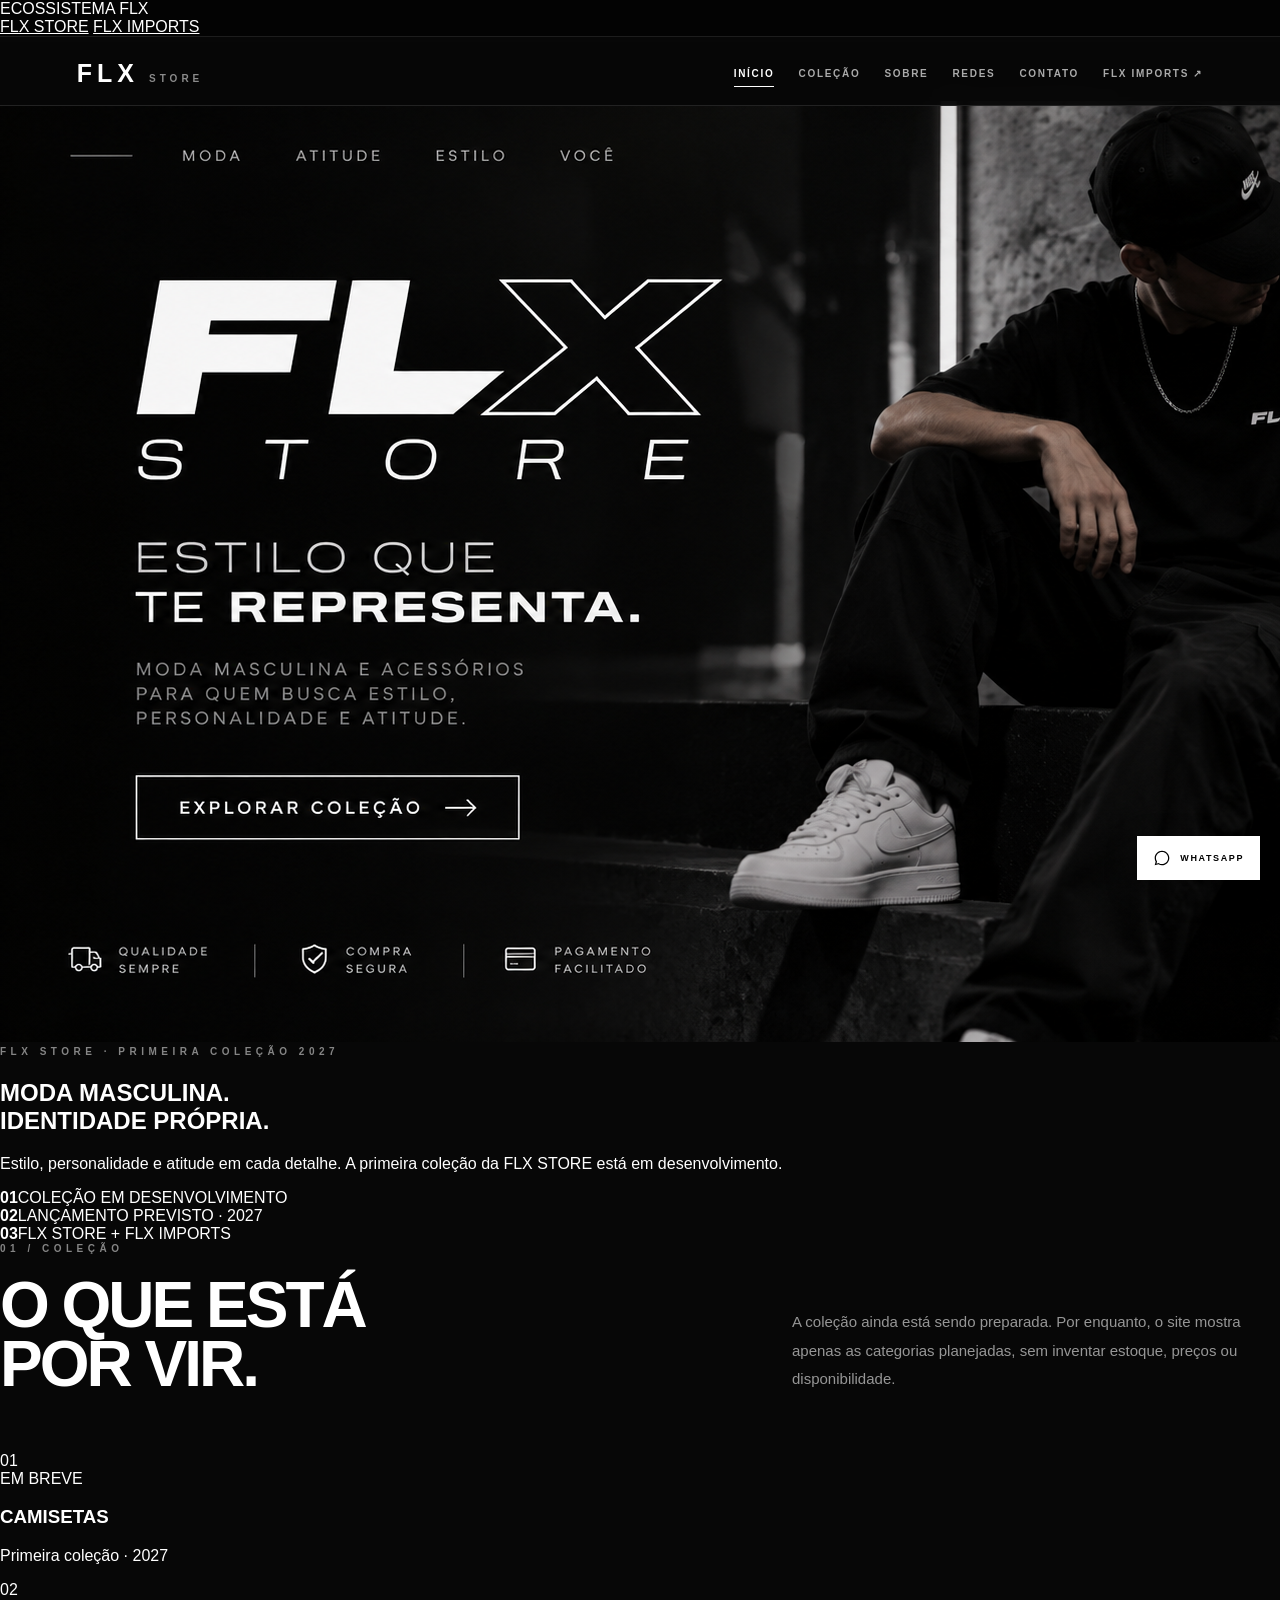
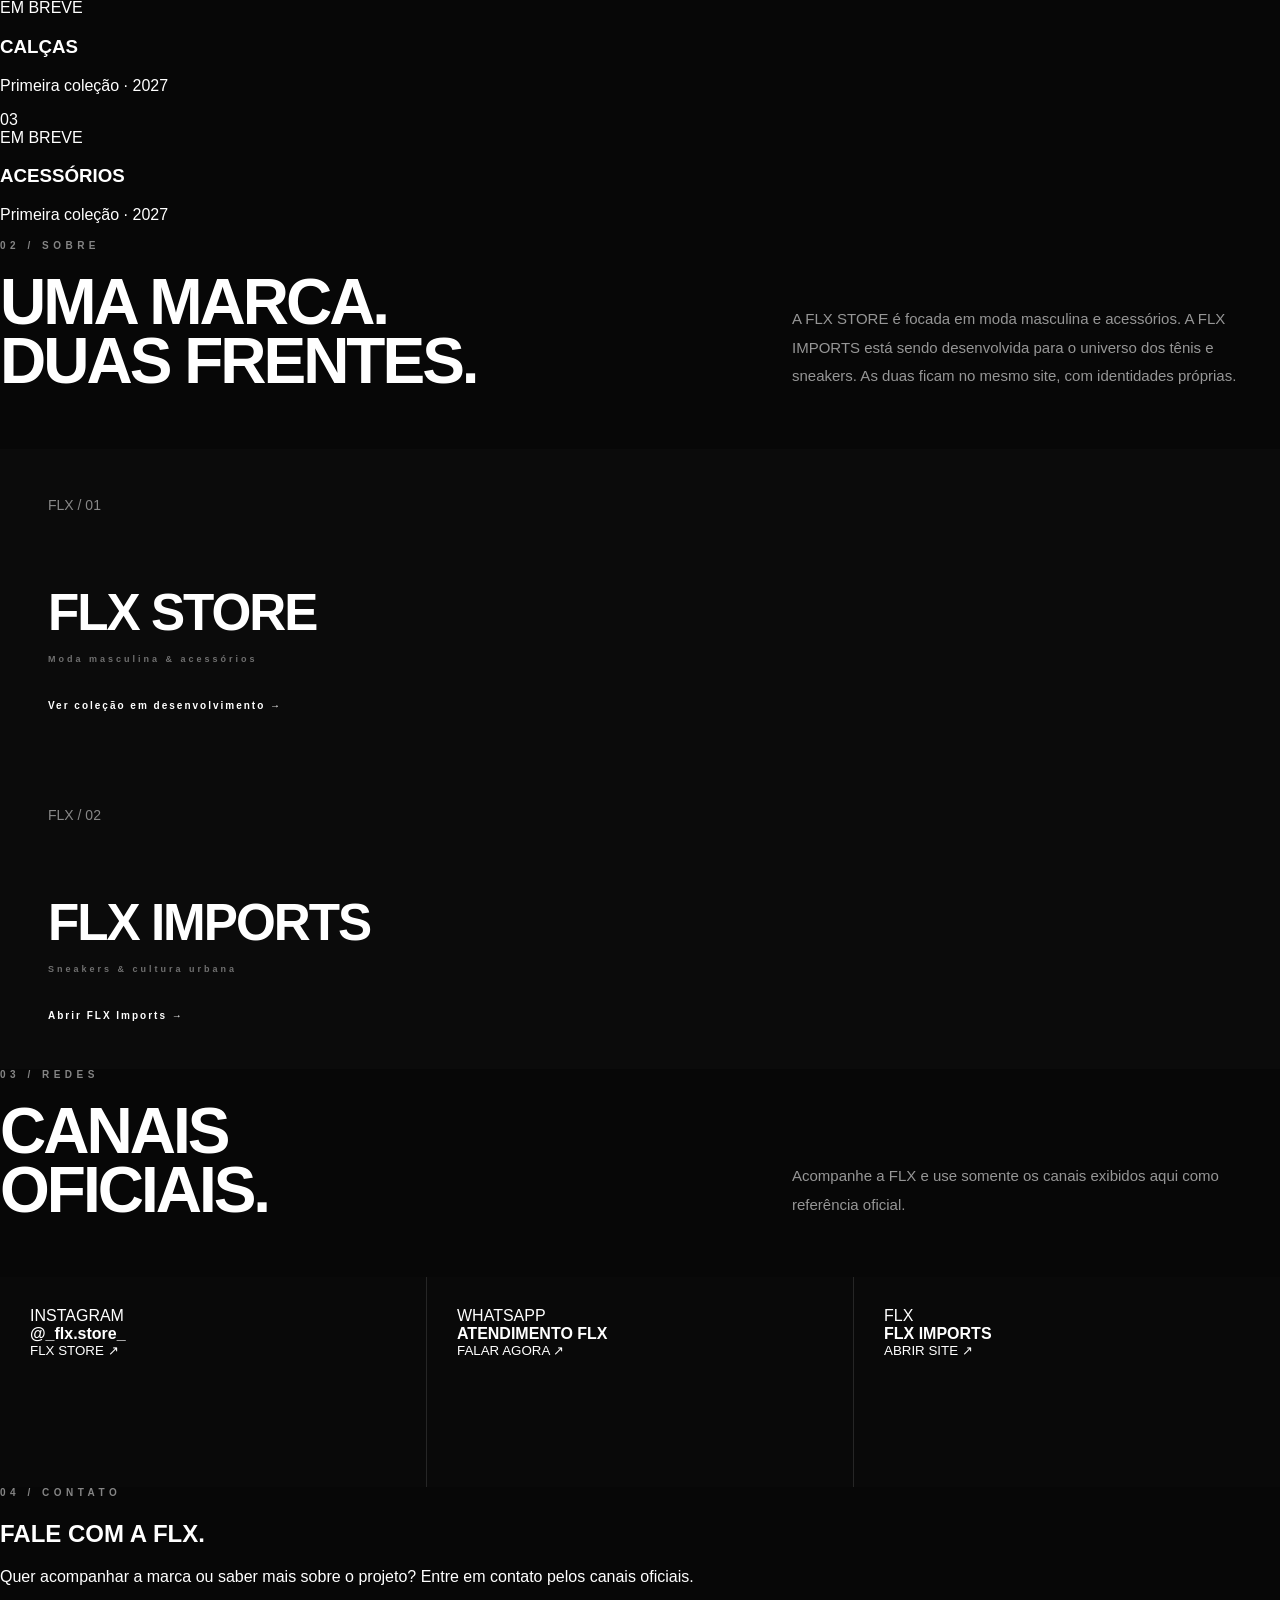
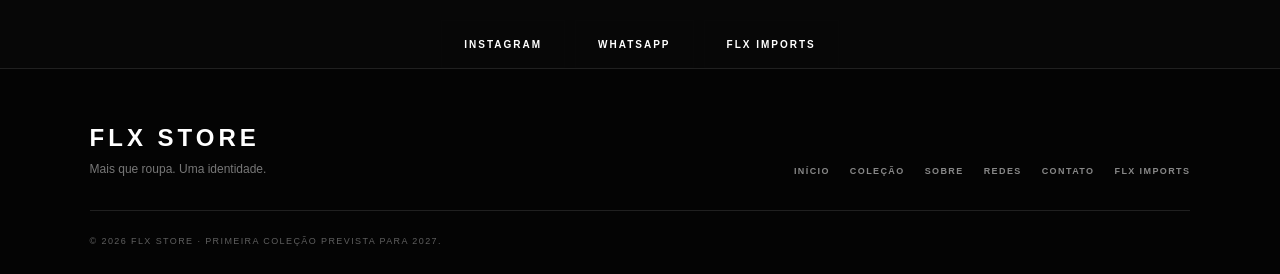
==== commit 070ac3c8: "Fix FLX Store layout and restore stable structure" ====
--- a/index.html
+++ b/index.html
@@ -1,215 +1,184 @@
 <!DOCTYPE html>
 <html lang="pt-BR">
 <head>
-    <meta charset="UTF-8">
-    <meta name="viewport" content="width=device-width, initial-scale=1.0">
-    <meta name="theme-color" content="#070707">
-    <meta name="description" content="FLX STORE — moda masculina e acessórios. Primeira coleção prevista para 2027. Acompanhe o desenvolvimento da marca e conheça a FLX IMPORTS.">
-    <meta property="og:title" content="FLX STORE | Moda Masculina">
-    <meta property="og:description" content="Estilo, identidade e atitude. Primeira coleção FLX STORE prevista para 2027.">
-    <meta property="og:type" content="website">
-    <meta property="og:url" content="https://flxstore2k26-collab.github.io/FLXSTORE/">
-    <link rel="canonical" href="https://flxstore2k26-collab.github.io/FLXSTORE/">
-    <link rel="icon" type="image/png" href="imagens/favicon.png">
-    <link rel="stylesheet" href="style.css">
-    <title>FLX STORE | Moda Masculina</title>
+  <meta charset="UTF-8">
+  <meta name="viewport" content="width=device-width, initial-scale=1.0">
+  <meta name="theme-color" content="#070707">
+  <meta name="description" content="FLX STORE — moda masculina e acessórios. Primeira coleção prevista para 2027.">
+  <title>FLX STORE | Moda Masculina</title>
+  <link rel="icon" type="image/png" href="imagens/favicon.png">
+  <link rel="stylesheet" href="style.css">
 </head>
 <body>
-    <a class="skip-link" href="#conteudo">Ir para o conteúdo</a>
+  <div class="flx-network">
+    <div class="flx-network-inner">
+      <span class="network-title">ECOSSISTEMA FLX</span>
+      <div class="network-links">
+        <a class="network-link active" href="./" aria-current="page">FLX STORE</a>
+        <a class="network-link" href="imports/">FLX IMPORTS</a>
+      </div>
+    </div>
+  </div>
 
-    <div class="flx-network" aria-label="Navegação entre marcas FLX">
-        <div class="flx-network__inner">
-            <span class="flx-network__label">ECOSSISTEMA FLX</span>
-            <div class="flx-network__links">
-                <a class="flx-network__link ativo" href="./" aria-current="page">FLX STORE</a>
-                <a class="flx-network__link" href="imports/">FLX IMPORTS</a>
-            </div>
+  <header class="site-header">
+    <a class="brand" href="#inicio" aria-label="FLX STORE - início">
+      <span class="brand-main">FLX</span>
+      <span class="brand-sub">STORE</span>
+    </a>
+
+    <button id="menu-mobile" class="menu-mobile" type="button" aria-label="Abrir menu" aria-expanded="false">☰</button>
+
+    <nav id="menu-principal" class="menu-principal">
+      <a href="#inicio">Início</a>
+      <a href="#colecao">Coleção</a>
+      <a href="#sobre">Sobre</a>
+      <a href="#redes">Redes</a>
+      <a href="#contato">Contato</a>
+      <a href="imports/" class="nav-highlight">FLX Imports ↗</a>
+    </nav>
+  </header>
+
+  <main id="inicio">
+    <section class="banner-section" aria-label="Apresentação FLX STORE">
+      <img src="imagens/banner-flx.png" alt="FLX STORE — estilo que te representa">
+    </section>
+
+    <section class="hero-copy-section">
+      <p class="eyebrow">FLX STORE · PRIMEIRA COLEÇÃO 2027</p>
+      <h1>MODA MASCULINA.<br><span>IDENTIDADE PRÓPRIA.</span></h1>
+      <p class="lead">Estilo, personalidade e atitude em cada detalhe. A primeira coleção da FLX STORE está em desenvolvimento.</p>
+
+      <div class="status-grid">
+        <div><strong>01</strong><span>COLEÇÃO EM DESENVOLVIMENTO</span></div>
+        <div><strong>02</strong><span>LANÇAMENTO PREVISTO · 2027</span></div>
+        <div><strong>03</strong><span>FLX STORE + FLX IMPORTS</span></div>
+      </div>
+    </section>
+
+    <section class="section" id="colecao">
+      <div class="section-heading">
+        <div>
+          <p class="eyebrow">01 / COLEÇÃO</p>
+          <h2>O QUE ESTÁ<br>POR VIR.</h2>
         </div>
-    </div>
+        <p>A coleção ainda está sendo preparada. Por enquanto, o site mostra apenas as categorias planejadas, sem inventar estoque, preços ou disponibilidade.</p>
+      </div>
 
-    <div id="inicio"></div>
+      <div class="product-grid">
+        <article class="product-card">
+          <span class="product-number">01</span>
+          <div class="product-visual"><span>EM BREVE</span></div>
+          <h3>CAMISETAS</h3>
+          <p>Primeira coleção · 2027</p>
+        </article>
 
-    <header class="site-header">
-        <a class="brand" href="#inicio" aria-label="FLX STORE - início">
-            <span class="brand-main">FLX</span>
-            <span class="brand-sub">STORE</span>
+        <article class="product-card">
+          <span class="product-number">02</span>
+          <div class="product-visual"><span>EM BREVE</span></div>
+          <h3>CALÇAS</h3>
+          <p>Primeira coleção · 2027</p>
+        </article>
+
+        <article class="product-card">
+          <span class="product-number">03</span>
+          <div class="product-visual"><span>EM BREVE</span></div>
+          <h3>ACESSÓRIOS</h3>
+          <p>Primeira coleção · 2027</p>
+        </article>
+      </div>
+    </section>
+
+    <section class="section section-dark" id="sobre">
+      <div class="section-heading">
+        <div>
+          <p class="eyebrow">02 / SOBRE</p>
+          <h2>UMA MARCA.<br>DUAS FRENTES.</h2>
+        </div>
+        <p>A FLX STORE é focada em moda masculina e acessórios. A FLX IMPORTS está sendo desenvolvida para o universo dos tênis e sneakers. As duas ficam no mesmo site, com identidades próprias.</p>
+      </div>
+
+      <div class="brand-grid">
+        <article class="brand-card current">
+          <span>FLX / 01</span>
+          <h3>FLX STORE</h3>
+          <p>Moda masculina & acessórios</p>
+          <a href="#colecao">Ver coleção em desenvolvimento →</a>
+        </article>
+
+        <article class="brand-card">
+          <span>FLX / 02</span>
+          <h3>FLX IMPORTS</h3>
+          <p>Sneakers & cultura urbana</p>
+          <a href="imports/">Abrir FLX Imports →</a>
+        </article>
+      </div>
+    </section>
+
+    <section class="section" id="redes">
+      <div class="section-heading">
+        <div>
+          <p class="eyebrow">03 / REDES</p>
+          <h2>CANAIS<br>OFICIAIS.</h2>
+        </div>
+        <p>Acompanhe a FLX e use somente os canais exibidos aqui como referência oficial.</p>
+      </div>
+
+      <div class="social-grid">
+        <a class="social-card" href="https://www.instagram.com/_flx.store_/" target="_blank" rel="noopener noreferrer">
+          <span>INSTAGRAM</span>
+          <strong>@_flx.store_</strong>
+          <small>FLX STORE ↗</small>
         </a>
 
-        <button class="menu-mobile" id="menu-mobile" type="button" aria-label="Abrir menu" aria-expanded="false" aria-controls="menu-principal">☰</button>
+        <a class="social-card" href="https://wa.me/5543991753507?text=Ol%C3%A1%21%20Vim%20pelo%20site%20da%20FLX%20STORE%20e%20gostaria%20de%20saber%20mais." target="_blank" rel="noopener noreferrer">
+          <span>WHATSAPP</span>
+          <strong>ATENDIMENTO FLX</strong>
+          <small>FALAR AGORA ↗</small>
+        </a>
 
-        <nav id="menu-principal" class="menu-principal" aria-label="Navegação principal">
-            <a href="#inicio">Início</a>
-            <a href="#colecao">Coleção</a>
-            <a href="#sobre">Sobre</a>
-            <a href="#redes">Redes</a>
-            <a href="#contato">Contato</a>
-            <a href="imports/" class="nav-destaque">FLX Imports ↗</a>
-        </nav>
-    </header>
+        <a class="social-card" href="imports/">
+          <span>FLX</span>
+          <strong>FLX IMPORTS</strong>
+          <small>ABRIR SITE ↗</small>
+        </a>
+      </div>
+    </section>
 
-    <main id="conteudo">
-        <section class="hero-store" aria-labelledby="hero-title">
-            <div class="hero-lines" aria-hidden="true"></div>
-            <div class="hero-watermark" aria-hidden="true">FLX</div>
+    <section class="contact-section" id="contato">
+      <p class="eyebrow">04 / CONTATO</p>
+      <h2>FALE COM A FLX.</h2>
+      <p>Quer acompanhar a marca ou saber mais sobre o projeto? Entre em contato pelos canais oficiais.</p>
+      <div class="contact-actions">
+        <a class="button primary" href="https://www.instagram.com/_flx.store_/" target="_blank" rel="noopener noreferrer">INSTAGRAM</a>
+        <a class="button outline" href="https://wa.me/5543991753507?text=Ol%C3%A1%21%20Vim%20pelo%20site%20da%20FLX%20STORE%20e%20gostaria%20de%20saber%20mais." target="_blank" rel="noopener noreferrer">WHATSAPP</a>
+        <a class="button outline" href="imports/">FLX IMPORTS</a>
+      </div>
+    </section>
+  </main>
 
-            <div class="hero-store__content reveal">
-                <p class="eyebrow">FLX STORE · PRIMEIRA COLEÇÃO 2027</p>
-                <h1 id="hero-title">ESTILO QUE<br><strong>TE REPRESENTA.</strong></h1>
-                <p class="hero-copy">Moda masculina e acessórios para quem busca estilo, personalidade e atitude.</p>
+  <footer class="footer">
+    <div class="footer-top">
+      <div>
+        <strong>FLX STORE</strong>
+        <p>Mais que roupa. Uma identidade.</p>
+      </div>
+      <div class="footer-links">
+        <a href="#inicio">Início</a>
+        <a href="#colecao">Coleção</a>
+        <a href="#sobre">Sobre</a>
+        <a href="#redes">Redes</a>
+        <a href="#contato">Contato</a>
+        <a href="imports/">FLX Imports</a>
+      </div>
+    </div>
+    <p class="footer-copy">© <span id="ano-atual">2026</span> FLX STORE · PRIMEIRA COLEÇÃO PREVISTA PARA 2027.</p>
+  </footer>
 
-                <div class="hero-status" aria-label="Status da FLX STORE">
-                    <span>COLEÇÃO EM DESENVOLVIMENTO</span>
-                    <span>LANÇAMENTO PREVISTO · 2027</span>
-                </div>
-            </div>
+  <a class="whatsapp-float" href="https://wa.me/5543991753507?text=Ol%C3%A1%21%20Vim%20pelo%20site%20da%20FLX%20STORE%20e%20gostaria%20de%20saber%20mais." target="_blank" rel="noopener noreferrer" aria-label="Falar com a FLX STORE pelo WhatsApp">
+    <svg viewBox="0 0 32 32" aria-hidden="true"><path fill="currentColor" d="M16.003 3C8.832 3 3 8.832 3 16c0 2.294.599 4.535 1.736 6.509L3 29l6.665-1.748A12.94 12.94 0 0 0 16.003 29C23.168 29 29 23.168 29 16S23.168 3 16.003 3zm0 23.812a10.77 10.77 0 0 1-5.49-1.503l-.394-.234-3.956 1.038 1.056-3.855-.256-.407A10.75 10.75 0 0 1 5.188 16c0-5.963 4.852-10.812 10.815-10.812S26.812 10.037 26.812 16s-4.846 10.812-10.809 10.812z"/></svg>
+    <span>WHATSAPP</span>
+  </a>
 
-            <div class="hero-features" aria-label="Destaques da FLX STORE">
-                <div><span>01</span><p>Identidade própria</p></div>
-                <div><span>02</span><p>Curadoria em construção</p></div>
-                <div><span>03</span><p>Contato direto</p></div>
-            </div>
-        </section>
-
-        <section class="intro reveal">
-            <div>
-                <p class="eyebrow">01 / A MARCA</p>
-                <h2>MODA MASCULINA.<br>IDENTIDADE PRÓPRIA.</h2>
-            </div>
-            <p>A FLX STORE está sendo construída para reunir peças e acessórios com uma linguagem simples, urbana e marcante. A primeira coleção ainda está em preparação e será apresentada quando estiver pronta.</p>
-        </section>
-
-        <section class="collection" id="colecao">
-            <div class="section-heading reveal">
-                <div>
-                    <p class="eyebrow">02 / COLEÇÃO 2027</p>
-                    <h2>O QUE ESTÁ<br>POR VIR.</h2>
-                </div>
-                <p>Nenhum item abaixo representa estoque disponível hoje. São as categorias planejadas para orientar a primeira coleção da FLX STORE.</p>
-            </div>
-
-            <div class="collection-grid">
-                <article class="collection-card reveal">
-                    <span class="card-number">01</span>
-                    <div class="card-visual visual-shirts" aria-hidden="true"><span>FLX</span></div>
-                    <div class="card-copy"><p>VESTUÁRIO</p><h3>Camisetas</h3><span>EM DESENVOLVIMENTO</span></div>
-                </article>
-
-                <article class="collection-card reveal">
-                    <span class="card-number">02</span>
-                    <div class="card-visual visual-pants" aria-hidden="true"><span>2027</span></div>
-                    <div class="card-copy"><p>VESTUÁRIO</p><h3>Calças</h3><span>EM DESENVOLVIMENTO</span></div>
-                </article>
-
-                <article class="collection-card reveal">
-                    <span class="card-number">03</span>
-                    <div class="card-visual visual-accessories" aria-hidden="true"><span>FLX</span></div>
-                    <div class="card-copy"><p>DETALHES</p><h3>Acessórios</h3><span>EM DESENVOLVIMENTO</span></div>
-                </article>
-            </div>
-        </section>
-
-        <section class="values reveal" aria-label="Valores da FLX STORE">
-            <article><span>01</span><h3>ESTILO</h3><p>Uma direção visual masculina, limpa e versátil.</p></article>
-            <article><span>02</span><h3>CLAREZA</h3><p>Sem anunciar preço, estoque ou produto antes de estar confirmado.</p></article>
-            <article><span>03</span><h3>EVOLUÇÃO</h3><p>O site cresce junto com a coleção e com as novas frentes da FLX.</p></article>
-        </section>
-
-        <section class="ecosystem" id="sobre">
-            <div class="section-heading reveal">
-                <div>
-                    <p class="eyebrow">03 / ECOSSISTEMA</p>
-                    <h2>UMA MARCA.<br>NOVAS FRENTES.</h2>
-                </div>
-                <p>A FLX STORE é a frente de moda masculina. A FLX IMPORTS está sendo desenvolvida para o universo dos tênis e sneakers. As duas convivem no mesmo site, mas mantêm propostas próprias.</p>
-            </div>
-
-            <div class="brand-cards">
-                <article class="brand-card active reveal">
-                    <p>FLX / 01</p>
-                    <h3>FLX STORE</h3>
-                    <span>Moda masculina & acessórios</span>
-                    <a href="#colecao">Conhecer a Store →</a>
-                </article>
-
-                <article class="brand-card reveal">
-                    <p>FLX / 02</p>
-                    <h3>FLX IMPORTS</h3>
-                    <span>Sneakers & cultura urbana</span>
-                    <a href="imports/">Abrir FLX Imports →</a>
-                </article>
-            </div>
-        </section>
-
-        <section class="social" id="redes">
-            <div class="section-heading reveal">
-                <div>
-                    <p class="eyebrow">04 / REDES OFICIAIS</p>
-                    <h2>ACOMPANHE<br>A FLX.</h2>
-                </div>
-                <p>Use apenas os canais apresentados aqui como referência. Perfis que ainda não foram confirmados não são exibidos como oficiais.</p>
-            </div>
-
-            <div class="social-grid">
-                <a class="social-card reveal" href="https://www.instagram.com/_flx.store_/" target="_blank" rel="noopener noreferrer" aria-label="Abrir Instagram oficial da FLX STORE">
-                    <div><span>INSTAGRAM</span><strong>@_flx.store_</strong></div>
-                    <p>FLX STORE</p>
-                    <b>↗</b>
-                </a>
-
-                <a class="social-card reveal" href="https://wa.me/5543991753507?text=Ol%C3%A1%21%20Vim%20pelo%20site%20da%20FLX%20STORE%20e%20gostaria%20de%20saber%20mais." target="_blank" rel="noopener noreferrer" aria-label="Falar com a FLX STORE pelo WhatsApp">
-                    <div><span>WHATSAPP</span><strong>ATENDIMENTO FLX</strong></div>
-                    <p>CONTATO DIRETO</p>
-                    <b>↗</b>
-                </a>
-
-                <div class="social-card social-card--pending reveal" aria-label="Instagram da FLX IMPORTS ainda não confirmado">
-                    <div><span>INSTAGRAM</span><strong>FLX IMPORTS</strong></div>
-                    <p>PERFIL EM CONFIGURAÇÃO</p>
-                    <b>—</b>
-                </div>
-            </div>
-        </section>
-
-        <section class="about-detail reveal">
-            <p class="eyebrow">05 / SOBRE</p>
-            <h2>CONSTRUINDO COM CALMA.<br>LANÇANDO COM IDENTIDADE.</h2>
-            <p>A prioridade agora é estruturar a marca, definir os produtos e preparar uma experiência coerente antes da abertura. Por isso, o site mostra claramente o que já existe e o que ainda está em desenvolvimento.</p>
-        </section>
-
-        <section class="contact" id="contato">
-            <div class="contact-inner reveal">
-                <p class="eyebrow">06 / CONTATO</p>
-                <h2>FALE COM A FLX.</h2>
-                <p>Quer acompanhar o desenvolvimento ou falar com a marca? Use os canais oficiais abaixo.</p>
-                <div class="contact-actions">
-                    <a class="button button-primary" href="https://www.instagram.com/_flx.store_/" target="_blank" rel="noopener noreferrer">INSTAGRAM</a>
-                    <a class="button button-outline" href="https://wa.me/5543991753507?text=Ol%C3%A1%21%20Vim%20pelo%20site%20da%20FLX%20STORE%20e%20gostaria%20de%20saber%20mais." target="_blank" rel="noopener noreferrer">WHATSAPP</a>
-                    <a class="button button-outline" href="imports/">FLX IMPORTS</a>
-                </div>
-            </div>
-        </section>
-    </main>
-
-    <footer class="footer">
-        <div class="footer-top">
-            <div><strong>FLX STORE</strong><p>Mais que roupa. Uma identidade.</p></div>
-            <div class="footer-links">
-                <a href="#inicio">Início</a>
-                <a href="#colecao">Coleção</a>
-                <a href="#sobre">Sobre</a>
-                <a href="#redes">Redes</a>
-                <a href="#contato">Contato</a>
-                <a href="imports/">FLX Imports</a>
-            </div>
-        </div>
-        <p class="footer-copy">© <span id="ano-atual">2026</span> FLX STORE · PRIMEIRA COLEÇÃO PREVISTA PARA 2027.</p>
-    </footer>
-
-    <a class="whatsapp-float" href="https://wa.me/5543991753507?text=Ol%C3%A1%21%20Vim%20pelo%20site%20da%20FLX%20STORE%20e%20gostaria%20de%20saber%20mais." target="_blank" rel="noopener noreferrer" aria-label="Falar com a FLX STORE pelo WhatsApp">
-        <svg viewBox="0 0 32 32" aria-hidden="true"><path fill="currentColor" d="M16.003 3C8.832 3 3 8.832 3 16c0 2.294.599 4.535 1.736 6.509L3 29l6.665-1.748A12.94 12.94 0 0 0 16.003 29C23.168 29 29 23.168 29 16S23.168 3 16.003 3zm0 23.812a10.77 10.77 0 0 1-5.49-1.503l-.394-.234-3.956 1.038 1.056-3.855-.256-.407A10.75 10.75 0 0 1 5.188 16c0-5.963 4.852-10.812 10.815-10.812S26.812 10.037 26.812 16s-4.846 10.812-10.809 10.812zm5.93-8.096c-.325-.163-1.924-.95-2.223-1.057-.3-.108-.518-.163-.736.162-.218.326-.844 1.057-1.034 1.275-.19.217-.381.244-.706.081-.326-.163-1.375-.507-2.619-1.617-.968-.862-1.622-1.927-1.812-2.253-.19-.325-.02-.501.143-.663.146-.146.325-.38.488-.57.163-.19.217-.326.325-.543.109-.218.055-.407-.027-.57-.081-.163-.733-1.765-1.006-2.416-.265-.637-.534-.55-.734-.56l-.625-.011c-.217 0-.57.081-.868.407-.299.325-1.14 1.113-1.14 2.714s1.167 3.148 1.33 3.365c.162.218 2.296 3.504 5.561 4.914.777.335 1.383.535 1.855.685.78.248 1.49.213 2.052.129.626-.093 1.924-.787 2.196-1.547.272-.76.272-1.411.19-1.547-.081-.136-.299-.217-.624-.38z"/></svg>
-        <span>WHATSAPP</span>
-    </a>
-
-    <script src="script.js"></script>
+  <script src="script.js"></script>
 </body>
-</html>+</html>
--- a/style.css
+++ b/style.css
@@ -1,1095 +1 @@
-/* ==================================================
-   FLX STORE
-   STYLE.CSS
-================================================== */
-
-
-/* ==================================================
-   1. CONFIGURAÇÕES GERAIS
-================================================== */
-
-html {
-    scroll-behavior: smooth;
-}
-
-* {
-    box-sizing: border-box;
-}
-
-body {
-    margin: 0;
-    background-color: #0a0a0a;
-    color: #ffffff;
-    font-family: Arial, Helvetica, sans-serif;
-}
-
-#inicio,
-#produtos,
-#sobre,
-#contato {
-    scroll-margin-top: 90px;
-}
-
-
-/* ==================================================
-   2. CABEÇALHO
-================================================== */
-
-header {
-    position: sticky;
-    top: 0;
-    z-index: 1000;
-
-    display: flex;
-    justify-content: space-between;
-    align-items: center;
-
-    padding: 20px 8%;
-
-    background-color: rgba(10, 10, 10, 0.96);
-    border-bottom: 1px solid #222;
-
-    backdrop-filter: blur(10px);
-}
-
-header h1 {
-    margin: 0;
-
-    font-size: 24px;
-    font-weight: bold;
-    letter-spacing: 5px;
-}
-
-header h1::after {
-    content: "";
-
-    display: block;
-
-    width: 30px;
-    height: 2px;
-
-    margin-top: 6px;
-
-    background-color: #ffffff;
-
-    transition: width 0.3s ease;
-}
-
-header:hover h1::after {
-    width: 55px;
-}
-
-
-/* ==================================================
-   3. MENU
-================================================== */
-
-nav {
-    display: flex;
-    align-items: center;
-    gap: 35px;
-}
-
-nav a {
-    color: #ffffff;
-
-    text-decoration: none;
-    text-transform: uppercase;
-
-    font-size: 14px;
-
-    transition: color 0.3s ease;
-}
-
-nav a:hover {
-    color: #aaa;
-}
-
-nav a.ativo-menu {
-    position: relative;
-
-    color: #ffffff;
-}
-
-nav a.ativo-menu::after {
-    content: "";
-
-    position: absolute;
-
-    left: 0;
-    bottom: -8px;
-
-    width: 100%;
-    height: 1px;
-
-    background-color: #ffffff;
-}
-
-
-/* ==================================================
-   4. MENU MOBILE
-================================================== */
-
-.menu-mobile {
-    display: none;
-
-    padding: 0;
-
-    background: transparent;
-    border: none;
-
-    color: #ffffff;
-
-    font-size: 30px;
-
-    cursor: pointer;
-}
-
-
-/* ==================================================
-   5. BANNER
-================================================== */
-
-.banner {
-    width: 100%;
-
-    overflow: hidden;
-
-    background-color: #050505;
-}
-
-.banner img {
-    display: block;
-
-    width: 100%;
-    height: auto;
-}
-
-
-/* ==================================================
-   6. APRESENTAÇÃO DA MARCA
-================================================== */
-
-.apresentacao {
-    padding: 90px 8%;
-
-    text-align: center;
-
-    background-color: #0a0a0a;
-}
-
-.apresentacao-marca {
-    margin: 0 0 20px;
-
-    color: #777;
-
-    font-size: 11px;
-    font-weight: bold;
-    letter-spacing: 6px;
-}
-
-.apresentacao h2 {
-    margin: 0 auto 25px;
-
-    color: #ffffff;
-
-    font-size: 42px;
-    line-height: 1.15;
-    letter-spacing: 3px;
-}
-
-.apresentacao-texto {
-    max-width: 600px;
-
-    margin: 0 auto;
-
-    color: #999;
-
-    font-size: 15px;
-    line-height: 1.8;
-}
-
-
-/* ==================================================
-   7. LANÇAMENTO 2027
-================================================== */
-
-.lancamento {
-    padding: 35px 20px;
-
-    text-align: center;
-
-    background-color: #0d0d0d;
-
-    border-top: 1px solid #1c1c1c;
-    border-bottom: 1px solid #222;
-}
-
-.lancamento span {
-    display: block;
-
-    margin-bottom: 10px;
-
-    color: #ffffff;
-
-    font-size: 13px;
-    font-weight: bold;
-    letter-spacing: 4px;
-}
-
-.lancamento p {
-    margin: 0;
-
-    color: #888;
-
-    font-size: 14px;
-    letter-spacing: 1px;
-}
-
-.botao-lancamento {
-    display: inline-block;
-
-    margin-top: 22px;
-    padding: 13px 28px;
-
-    background-color: transparent;
-
-    border: 1px solid #ffffff;
-
-    color: #ffffff;
-
-    text-decoration: none;
-
-    font-size: 11px;
-    font-weight: bold;
-    letter-spacing: 2px;
-
-    transition: 0.3s ease;
-}
-
-.botao-lancamento:hover {
-    background-color: #ffffff;
-    color: #000000;
-}
-
-
-/* ==================================================
-   8. PRODUTOS
-================================================== */
-
-.secao-produtos {
-    padding: 90px 8%;
-
-    text-align: center;
-
-    background-color: #0f0f0f;
-}
-
-.destaque {
-    margin: 0 0 25px;
-
-    color: #888;
-
-    font-size: 12px;
-    font-weight: bold;
-    letter-spacing: 6px;
-
-    text-transform: uppercase;
-}
-
-.secao-produtos h2 {
-    margin: 0 0 40px;
-
-    color: #ffffff;
-
-    font-size: 32px;
-    letter-spacing: 1px;
-}
-
-.descricao-colecao {
-    max-width: 650px;
-
-    margin: -15px auto 45px;
-
-    color: #888;
-
-    font-size: 14px;
-    line-height: 1.7;
-    letter-spacing: 0.5px;
-}
-
-.produtos {
-    display: grid;
-    grid-template-columns: repeat(3, 1fr);
-
-    gap: 25px;
-
-    width: 100%;
-    max-width: 1200px;
-
-    margin: 0 auto;
-}
-
-
-/* ==================================================
-   9. CARDS DE PRODUTO
-================================================== */
-
-.produto {
-    position: relative;
-
-    overflow: hidden;
-
-    padding-bottom: 20px;
-
-    text-align: left;
-
-    background-color: #0b0b0b;
-
-    border: 1px solid #1f1f1f;
-
-    transition:
-        transform 0.3s ease,
-        border-color 0.3s ease;
-}
-
-.produto:hover {
-    transform: translateY(-6px);
-
-    border-color: #555;
-}
-
-.foto-produto {
-    display: flex;
-    align-items: center;
-    justify-content: center;
-
-    position: relative;
-
-    height: 350px;
-
-    overflow: hidden;
-
-    background: linear-gradient(
-        145deg,
-        #1d1d1d,
-        #111111
-    );
-
-    border-bottom: 1px solid #292929;
-}
-
-.produto:hover .foto-produto {
-    background: linear-gradient(
-        145deg,
-        #222222,
-        #151515
-    );
-}
-
-.status-produto {
-    display: inline-block;
-
-    padding: 9px 14px;
-
-    background-color: rgba(10, 10, 10, 0.7);
-
-    border: 1px solid #444;
-
-    color: #aaa;
-
-    font-size: 10px;
-    font-weight: bold;
-    letter-spacing: 3px;
-
-    transition: 0.3s ease;
-}
-
-.produto:hover .status-produto {
-    border-color: #888;
-
-    color: #ffffff;
-}
-
-.numero-produto {
-    position: absolute;
-
-    top: 18px;
-    left: 18px;
-
-    z-index: 2;
-
-    color: #777;
-
-    font-size: 11px;
-    font-weight: bold;
-    letter-spacing: 2px;
-
-    transition: color 0.3s ease;
-}
-
-.produto:hover .numero-produto {
-    color: #ffffff;
-}
-
-.produto h3 {
-    margin: 20px 18px 8px;
-
-    color: #ffffff;
-
-    font-size: 18px;
-    letter-spacing: 1px;
-
-    text-transform: uppercase;
-}
-
-.produto p {
-    margin: 0 18px;
-
-    color: #777;
-
-    font-size: 13px;
-    letter-spacing: 1px;
-}
-
-
-/* ==================================================
-   10. DIFERENCIAIS
-================================================== */
-
-.diferenciais {
-    display: grid;
-    grid-template-columns: repeat(3, 1fr);
-
-    gap: 1px;
-
-    max-width: 1200px;
-
-    margin: 0 auto;
-    padding: 70px 8%;
-
-    background-color: #222;
-}
-
-.diferencial {
-    padding: 40px 30px;
-
-    text-align: left;
-
-    background-color: #0b0b0b;
-
-    transition: background-color 0.3s ease;
-}
-
-.diferencial:hover {
-    background-color: #151515;
-}
-
-.diferencial span {
-    display: block;
-
-    margin-bottom: 30px;
-
-    color: #666;
-
-    font-size: 11px;
-    font-weight: bold;
-    letter-spacing: 3px;
-}
-
-.diferencial h3 {
-    margin: 0 0 12px;
-
-    color: #ffffff;
-
-    font-size: 16px;
-    letter-spacing: 2px;
-}
-
-.diferencial p {
-    margin: 0;
-
-    color: #888;
-
-    font-size: 14px;
-    line-height: 1.7;
-}
-
-
-/* ==================================================
-   11. NOVIDADES
-================================================== */
-
-.novidades {
-    padding: 100px 8%;
-
-    text-align: center;
-
-    background-color: #0d0d0d;
-
-    border-top: 1px solid #222;
-    border-bottom: 1px solid #222;
-
-    color: #ffffff;
-}
-
-.novidades .destaque {
-    color: #777;
-}
-
-.novidades h2 {
-    margin: 20px 0 25px;
-
-    color: #ffffff;
-
-    font-size: 38px;
-    letter-spacing: 4px;
-}
-
-.novidades-texto {
-    max-width: 650px;
-
-    margin: 0 auto 35px;
-
-    color: #999;
-
-    font-size: 15px;
-    line-height: 1.8;
-}
-
-.botao-instagram {
-    display: inline-block;
-
-    padding: 15px 28px;
-
-    background-color: transparent;
-
-    border: 1px solid #ffffff;
-
-    color: #ffffff;
-
-    text-decoration: none;
-
-    font-size: 11px;
-    font-weight: bold;
-    letter-spacing: 2px;
-
-    transition: 0.3s ease;
-}
-
-.botao-instagram:hover {
-    background-color: #ffffff;
-
-    color: #000000;
-}
-
-
-/* ==================================================
-   12. SOBRE
-================================================== */
-
-.sobre {
-    padding: 100px 8%;
-
-    text-align: center;
-
-    background-color: #0a0a0a;
-
-    border-top: 1px solid #222;
-}
-
-.sobre h2 {
-    margin: 20px 0 30px;
-
-    color: #ffffff;
-
-    font-size: 36px;
-    letter-spacing: 3px;
-}
-
-.sobre p:not(.destaque) {
-    max-width: 800px;
-
-    margin: 0 auto 20px;
-
-    color: #ccc;
-
-    font-size: 16px;
-    line-height: 1.8;
-}
-
-
-/* ==================================================
-   13. CONTATO
-================================================== */
-
-.contato {
-    padding: 100px 8%;
-
-    text-align: center;
-
-    background-color: #101010;
-
-    border-top: 1px solid #222;
-}
-
-.contato h2 {
-    margin: 20px 0 30px;
-
-    color: #ffffff;
-
-    font-size: 36px;
-    letter-spacing: 3px;
-}
-
-.contato > p:not(.destaque) {
-    max-width: 700px;
-
-    margin: 0 auto 35px;
-
-    color: #ccc;
-
-    font-size: 16px;
-    line-height: 1.8;
-}
-
-.contato-botoes {
-    display: flex;
-    justify-content: center;
-
-    gap: 15px;
-}
-
-.botao-contato {
-    display: inline-block;
-
-    min-width: 145px;
-
-    padding: 15px 25px;
-
-    background-color: transparent;
-
-    border: 1px solid #ffffff;
-
-    color: #ffffff;
-
-    text-decoration: none;
-
-    font-size: 13px;
-    font-weight: bold;
-    letter-spacing: 1px;
-
-    transition: 0.3s ease;
-}
-
-.botao-contato:hover {
-    background-color: #ffffff;
-
-    color: #000000;
-}
-
-
-/* ==================================================
-   14. RODAPÉ
-================================================== */
-
-.rodape {
-    padding: 60px 20px 30px;
-
-    text-align: center;
-
-    background-color: #050505;
-
-    border-top: 1px solid #222;
-}
-
-.rodape h3 {
-    margin: 0 0 12px;
-
-    color: #ffffff;
-
-    font-size: 22px;
-    letter-spacing: 5px;
-}
-
-.rodape-frase {
-    margin: 0 0 30px;
-
-    color: #888;
-
-    font-size: 14px;
-}
-
-.rodape-links {
-    display: flex;
-    justify-content: center;
-
-    gap: 30px;
-
-    margin-bottom: 40px;
-}
-
-.rodape-links a {
-    color: #ffffff;
-
-    text-decoration: none;
-    text-transform: uppercase;
-
-    font-size: 12px;
-    letter-spacing: 1px;
-
-    transition: color 0.3s ease;
-}
-
-.rodape-links a:hover {
-    color: #888;
-}
-
-.copyright {
-    margin: 0;
-
-    padding-top: 25px;
-
-    border-top: 1px solid #1c1c1c;
-
-    color: #666;
-
-    font-size: 11px;
-}
-
-
-/* ==================================================
-   15. WHATSAPP FLUTUANTE
-================================================== */
-
-.whatsapp-flutuante {
-    position: fixed;
-
-    right: 25px;
-    bottom: 25px;
-
-    z-index: 999;
-
-    display: flex;
-    align-items: center;
-
-    gap: 8px;
-
-    padding: 14px 20px;
-
-    background-color: #ffffff;
-
-    border: 1px solid #ffffff;
-
-    color: #000000;
-
-    text-decoration: none;
-
-    font-size: 11px;
-    font-weight: bold;
-    letter-spacing: 2px;
-
-    box-shadow: 0 8px 25px rgba(0, 0, 0, 0.35);
-
-    transition:
-        background-color 0.3s ease,
-        color 0.3s ease,
-        transform 0.3s ease;
-}
-
-.icone-whatsapp {
-    display: block;
-
-    width: 18px;
-    height: 18px;
-
-    flex-shrink: 0;
-}
-
-.whatsapp-flutuante:hover {
-    background-color: #000000;
-
-    color: #ffffff;
-
-    transform: translateY(-3px);
-}
-
-
-/* ==================================================
-   16. RESPONSIVIDADE — CELULAR
-================================================== */
-
-@media (max-width: 768px) {
-
-    /* CABEÇALHO */
-
-    header {
-        padding: 20px 22px;
-    }
-
-    header h1 {
-        font-size: 20px;
-        letter-spacing: 4px;
-    }
-
-
-    /* MENU */
-
-    .menu-mobile {
-        display: block;
-    }
-
-    header nav {
-        display: none;
-    }
-
-    header nav.ativo {
-        display: flex;
-
-        position: absolute;
-
-        top: 100%;
-        left: 0;
-
-        width: 100%;
-
-        flex-direction: column;
-
-        gap: 0;
-
-        background-color: #0a0a0a;
-
-        border-top: 1px solid #222;
-        border-bottom: 1px solid #222;
-    }
-
-    header nav.ativo a {
-        width: 100%;
-
-        padding: 18px;
-
-        text-align: center;
-
-        border-bottom: 1px solid #1d1d1d;
-    }
-
-    header nav.ativo a:last-child {
-        border-bottom: none;
-    }
-
-
-    /* BANNER */
-
-    .banner img {
-        width: 100%;
-        height: auto;
-    }
-
-
-    /* APRESENTAÇÃO */
-
-    .apresentacao {
-        padding: 65px 25px;
-    }
-
-    .apresentacao-marca {
-        margin-bottom: 16px;
-
-        font-size: 10px;
-        letter-spacing: 5px;
-    }
-
-    .apresentacao h2 {
-        margin-bottom: 20px;
-
-        font-size: 30px;
-        line-height: 1.2;
-        letter-spacing: 2px;
-    }
-
-    .apresentacao-texto {
-        font-size: 14px;
-        line-height: 1.7;
-    }
-
-
-    /* LANÇAMENTO */
-
-    .lancamento {
-        padding: 30px 20px;
-    }
-
-    .lancamento span {
-        font-size: 11px;
-        line-height: 1.6;
-        letter-spacing: 3px;
-    }
-
-    .lancamento p {
-        font-size: 13px;
-        line-height: 1.6;
-    }
-
-
-    /* PRODUTOS */
-
-    .secao-produtos {
-        padding: 70px 20px;
-    }
-
-    .secao-produtos h2 {
-        font-size: 28px;
-        line-height: 1.25;
-    }
-
-    .descricao-colecao {
-        margin: -10px auto 35px;
-
-        font-size: 13px;
-        line-height: 1.7;
-    }
-
-    .produtos {
-        grid-template-columns: 1fr;
-
-        gap: 25px;
-    }
-
-    .produto {
-        width: 100%;
-        max-width: 420px;
-
-        margin: 0 auto;
-    }
-
-    .foto-produto {
-        height: 240px;
-    }
-
-    .produto h3 {
-        margin: 18px 15px 8px;
-    }
-
-    .produto p {
-        margin: 0 15px;
-    }
-
-
-    /* DIFERENCIAIS */
-
-    .diferenciais {
-        grid-template-columns: 1fr;
-
-        gap: 1px;
-
-        padding: 40px 20px;
-    }
-
-    .diferencial {
-        padding: 30px 25px;
-    }
-
-    .diferencial span {
-        margin-bottom: 18px;
-    }
-
-
-    /* NOVIDADES */
-
-    .novidades {
-        padding: 70px 25px;
-    }
-
-    .novidades h2 {
-        font-size: 30px;
-        line-height: 1.2;
-        letter-spacing: 3px;
-    }
-
-    .novidades-texto {
-        font-size: 14px;
-    }
-
-    .botao-instagram {
-        width: 100%;
-        max-width: 280px;
-    }
-
-
-    /* SOBRE */
-
-    .sobre {
-        padding: 70px 25px;
-    }
-
-    .sobre h2 {
-        font-size: 30px;
-        line-height: 1.2;
-    }
-
-    .sobre p:not(.destaque) {
-        font-size: 15px;
-        line-height: 1.8;
-    }
-
-
-    /* CONTATO */
-
-    .contato {
-        padding: 70px 25px;
-    }
-
-    .contato h2 {
-        font-size: 30px;
-    }
-
-    .contato-botoes {
-        flex-direction: column;
-
-        width: 100%;
-        max-width: 280px;
-
-        margin: 0 auto;
-    }
-
-    .botao-contato {
-        width: 100%;
-    }
-
-
-    /* WHATSAPP FLUTUANTE */
-
-    .whatsapp-flutuante {
-        right: 15px;
-        bottom: 15px;
-
-        padding: 12px 14px;
-
-        gap: 7px;
-
-        font-size: 9px;
-        letter-spacing: 1.5px;
-    }
-
-    .icone-whatsapp {
-        width: 17px;
-        height: 17px;
-    }
-
-
-    /* RODAPÉ */
-
-    .rodape {
-        padding: 50px 20px 25px;
-    }
-
-    .rodape-links {
-        flex-direction: column;
-
-        gap: 18px;
-    }
-
-    .copyright {
-        line-height: 1.6;
-    }
-}+html{scroll-behavior:smooth}*{box-sizing:border-box}body{margin:0;background:#070707;color:#fff;font-family:Arial,Helvetica,sans-serif;overflow-x:hidden}a{color:inherit}.skip-link{position:fixed;left:12px;top:-60px;z-index:9999;background:#fff;color:#000;padding:10px 14px;text-decoration:none;font-weight:700}.skip-link:focus{top:12px}.flx-network{position:sticky;top:0;z-index:1400;background:#030303;border-bottom:1px solid #1d1d1d}.flx-network__inner{min-height:42px;max-width:1500px;margin:0 auto;padding:0 6%;display:flex;align-items:center;justify-content:space-between;gap:20px}.flx-network__label{font-size:9px;font-weight:700;letter-spacing:4px;color:#6e6e6e}.flx-network__links{display:flex;align-items:center;gap:8px}.flx-network__link{min-height:42px;display:inline-flex;align-items:center;padding:0 14px;text-decoration:none;color:#777;font-size:10px;font-weight:700;letter-spacing:2px;border-left:1px solid transparent;border-right:1px solid transparent;transition:.25s}.flx-network__link:hover,.flx-network__link.ativo{color:#fff;background:#0b0b0b;border-color:#1b1b1b}.site-header{position:sticky;top:42px;z-index:1300;display:flex;align-items:center;justify-content:space-between;gap:28px;padding:17px 6%;background:rgba(7,7,7,.92);backdrop-filter:blur(16px);border-bottom:1px solid #222}.brand{display:flex;align-items:baseline;gap:10px;text-decoration:none}.brand-main{font-size:25px;font-weight:900;letter-spacing:5px}.brand-sub{font-size:10px;font-weight:700;letter-spacing:4px;color:#8a8a8a}.menu-principal{display:flex;align-items:center;gap:24px}.menu-principal a{text-decoration:none;text-transform:uppercase;color:#aaa;font-size:10px;font-weight:700;letter-spacing:1.7px;transition:.25s}.menu-principal a:hover,.menu-principal a.ativo-menu{color:#fff}.menu-principal a.ativo-menu{position:relative}.menu-principal a.ativo-menu::after{content:"";position:absolute;left:0;right:0;bottom:-8px;height:1px;background:#fff}.menu-principal .nav-destaque{padding:10px 13px;border:1px solid #3b3b3b;color:#fff}.menu-principal .nav-destaque:hover{background:#fff;color:#050505}.menu-mobile{display:none;border:0;background:transparent;color:#fff;font-size:28px;cursor:pointer}#inicio,#colecao,#sobre,#redes,#contato{scroll-margin-top:110px}.hero-store{position:relative;min-height:calc(100vh - 112px);padding:105px 7% 70px;display:flex;align-items:center;overflow:hidden;border-bottom:1px solid #202020;background:radial-gradient(circle at 78% 40%,rgba(255,255,255,.08),transparent 20%),linear-gradient(135deg,#050505 0%,#0a0a0a 48%,#111 100%)}.hero-lines{position:absolute;inset:0;background-image:linear-gradient(rgba(255,255,255,.028) 1px,transparent 1px),linear-gradient(90deg,rgba(255,255,255,.028) 1px,transparent 1px);background-size:72px 72px;mask-image:linear-gradient(to right,#000 15%,transparent 85%)}.hero-watermark{position:absolute;right:-2%;top:50%;transform:translateY(-54%);font-size:clamp(160px,30vw,480px);font-weight:900;letter-spacing:-30px;color:rgba(255,255,255,.028);user-select:none}.hero-store__content{position:relative;z-index:3;max-width:850px}.eyebrow{margin:0 0 22px;color:#858585;font-size:10px;font-weight:700;letter-spacing:4.5px;text-transform:uppercase}.hero-store h1,.intro h2,.section-heading h2,.about-detail h2,.contact h2{margin:0;font-size:clamp(48px,7vw,106px);line-height:.92;letter-spacing:-3px;font-weight:300}.hero-store h1 strong{font-weight:900}.hero-copy{max-width:610px;margin:28px 0 0;color:#aaa;font-size:16px;line-height:1.85}.hero-status{display:flex;flex-wrap:wrap;gap:10px;margin-top:34px}.hero-status span{padding:10px 13px;border:1px solid #2d2d2d;background:rgba(255,255,255,.02);color:#8f8f8f;font-size:9px;font-weight:700;letter-spacing:2px}.hero-features{position:absolute;z-index:3;left:7%;right:7%;bottom:28px;display:flex;gap:22px;max-width:820px}.hero-features div{display:flex;align-items:center;gap:12px;padding-right:22px;border-right:1px solid #333}.hero-features div:last-child{border-right:0}.hero-features span{font-size:9px;color:#666;letter-spacing:2px}.hero-features p{margin:0;color:#aaa;font-size:10px;text-transform:uppercase;letter-spacing:1.5px}.intro,.section-heading{max-width:1300px;margin:0 auto;display:grid;grid-template-columns:1.2fr .8fr;gap:60px;align-items:end}.intro{padding:110px 7%}.intro h2,.section-heading h2,.about-detail h2,.contact h2{font-size:clamp(42px,5vw,78px);font-weight:900}.intro>p,.section-heading>p{margin:0;color:#969696;line-height:1.9;font-size:15px;max-width:540px}.collection,.ecosystem,.social{padding:105px 7%;border-top:1px solid #1e1e1e}.section-heading{margin-bottom:58px}.collection{background:#0b0b0b}.collection-grid{max-width:1300px;margin:0 auto;display:grid;grid-template-columns:repeat(3,1fr);gap:1px;background:#252525;border:1px solid #252525}.collection-card{position:relative;background:#0a0a0a;transition:.3s;overflow:hidden}.collection-card:hover{background:#111;transform:translateY(-4px)}.card-number{position:absolute;top:18px;left:18px;z-index:2;color:#666;font-size:9px;font-weight:700;letter-spacing:2px}.card-visual{height:340px;display:flex;align-items:center;justify-content:center;overflow:hidden;border-bottom:1px solid #252525;background:linear-gradient(145deg,#1a1a1a,#0c0c0c)}.card-visual span{font-size:clamp(65px,9vw,120px);font-weight:900;letter-spacing:-7px;color:rgba(255,255,255,.08);transform:rotate(-8deg)}.visual-pants{background:linear-gradient(160deg,#171717,#101010 55%,#090909)}.visual-accessories{background:radial-gradient(circle at 50% 45%,#252525 0,#111 42%,#090909 70%)}.card-copy{padding:25px}.card-copy p{margin:0 0 10px;color:#626262;font-size:9px;font-weight:700;letter-spacing:3px}.card-copy h3{margin:0 0 14px;font-size:22px;letter-spacing:1px;text-transform:uppercase}.card-copy>span{color:#888;font-size:9px;font-weight:700;letter-spacing:2px}.values{display:grid;grid-template-columns:repeat(3,1fr);max-width:1300px;margin:0 auto;padding:80px 7%;gap:1px;background:#222}.values article{padding:42px 34px;background:#090909}.values article>span{color:#5e5e5e;font-size:9px;letter-spacing:3px}.values h3{margin:50px 0 14px;font-size:18px;letter-spacing:2px}.values p{margin:0;color:#888;font-size:14px;line-height:1.8}.ecosystem{background:#080808}.brand-cards{max-width:1300px;margin:0 auto;display:grid;grid-template-columns:1fr 1fr;gap:1px;background:#2b2b2b}.brand-card{padding:48px;background:#0b0b0b;min-height:300px;display:flex;flex-direction:column;transition:.3s}.brand-card:hover{background:#121212}.brand-card.active{background:#d5d5d5;color:#080808}.brand-card>p{margin:0;color:#707070;font-size:9px;font-weight:700;letter-spacing:3px}.brand-card h3{margin:70px 0 12px;font-size:clamp(30px,4vw,55px);letter-spacing:-2px}.brand-card>span{color:#888;font-size:14px}.brand-card.active>span{color:#3f3f3f}.brand-card a{margin-top:auto;padding-top:36px;text-decoration:none;font-size:10px;font-weight:700;letter-spacing:2px}.social{background:#0d0d0d}.social-grid{max-width:1300px;margin:0 auto;display:grid;grid-template-columns:repeat(3,1fr);gap:1px;background:#262626}.social-card{min-height:210px;padding:30px;background:#090909;text-decoration:none;display:flex;flex-direction:column;position:relative;transition:.3s}.social-card:hover{background:#141414}.social-card div span{display:block;margin-bottom:10px;color:#646464;font-size:9px;font-weight:700;letter-spacing:3px}.social-card div strong{font-size:18px;letter-spacing:1px}.social-card p{margin:auto 0 0;color:#808080;font-size:9px;font-weight:700;letter-spacing:2px}.social-card b{position:absolute;right:25px;bottom:24px;font-size:24px;font-weight:300}.social-card--pending{opacity:.7}.about-detail{padding:120px 7%;text-align:center;background:linear-gradient(180deg,#090909,#050505);border-top:1px solid #202020}.about-detail h2{max-width:1000px;margin:0 auto}.about-detail>p:last-child{max-width:760px;margin:30px auto 0;color:#969696;line-height:1.9;font-size:15px}.contact{padding:115px 7%;background:#d5d5d5;color:#080808}.contact-inner{max-width:1050px;margin:0 auto;text-align:center}.contact .eyebrow{color:#525252}.contact p:not(.eyebrow){max-width:650px;margin:26px auto 0;color:#3e3e3e;line-height:1.8}.contact-actions{margin-top:34px;display:flex;justify-content:center;flex-wrap:wrap;gap:10px}.button{min-height:48px;padding:0 22px;display:inline-flex;align-items:center;justify-content:center;text-decoration:none;font-size:10px;font-weight:800;letter-spacing:2px;border:1px solid #080808;transition:.25s}.button-primary{background:#080808;color:#fff}.button-primary:hover{background:#252525}.button-outline{background:transparent;color:#080808}.button-outline:hover{background:#080808;color:#fff}.footer{padding:55px 7% 28px;background:#040404;border-top:1px solid #202020}.footer-top{display:flex;align-items:flex-end;justify-content:space-between;gap:40px;padding-bottom:34px;border-bottom:1px solid #202020}.footer-top strong{font-size:24px;letter-spacing:4px}.footer-top p{margin:10px 0 0;color:#777;font-size:12px}.footer-links{display:flex;flex-wrap:wrap;justify-content:flex-end;gap:20px}.footer-links a{text-decoration:none;color:#888;text-transform:uppercase;font-size:9px;font-weight:700;letter-spacing:1.4px}.footer-links a:hover{color:#fff}.footer-copy{margin:25px 0 0;color:#5f5f5f;font-size:9px;letter-spacing:1.4px}.whatsapp-float{position:fixed;right:20px;bottom:20px;z-index:1500;display:flex;align-items:center;gap:9px;padding:12px 15px;background:#fff;color:#000;border:1px solid #fff;text-decoration:none;font-size:9px;font-weight:800;letter-spacing:1.6px;box-shadow:0 10px 30px rgba(0,0,0,.35);transition:.25s}.whatsapp-float:hover{transform:translateY(-3px);background:#080808;color:#fff}.whatsapp-float svg{width:18px;height:18px}.reveal{opacity:0;transform:translateY(22px);transition:opacity .7s ease,transform .7s ease}.reveal.visible{opacity:1;transform:none}@media(max-width:1050px){.menu-principal{gap:15px}.menu-principal a{font-size:9px}.intro,.section-heading{grid-template-columns:1fr;gap:24px}.hero-watermark{right:-8%}.collection-grid{grid-template-columns:1fr 1fr}.collection-card:last-child{grid-column:1/-1}.social-grid{grid-template-columns:1fr 1fr}.social-card:last-child{grid-column:1/-1}}@media(max-width:820px){.flx-network__inner{padding:0 4%}.site-header{padding:15px 5%}.menu-mobile{display:block}.menu-principal{display:none;position:absolute;left:0;right:0;top:100%;flex-direction:column;align-items:stretch;gap:0;padding:8px 5% 18px;background:#080808;border-bottom:1px solid #222}.menu-principal.ativo{display:flex}.menu-principal a{padding:15px 0;border-bottom:1px solid #1d1d1d}.menu-principal .nav-destaque{margin-top:10px;text-align:center;border:1px solid #333}.hero-store{min-height:760px;padding:80px 6% 110px;align-items:flex-start}.hero-watermark{font-size:55vw;right:-25%;top:64%}.hero-features{left:6%;right:6%;bottom:28px;display:grid;grid-template-columns:1fr;gap:8px}.hero-features div{border-right:0;padding-right:0}.intro,.collection,.ecosystem,.social{padding-left:6%;padding-right:6%}.collection-grid,.values,.brand-cards,.social-grid{grid-template-columns:1fr}.collection-card:last-child,.social-card:last-child{grid-column:auto}.values{padding:55px 6%;gap:1px}.card-visual{height:290px}.footer-top{display:block}.footer-links{justify-content:flex-start;margin-top:28px}}@media(max-width:520px){.flx-network__label{display:none}.flx-network__inner{justify-content:center}.flx-network__link{padding:0 10px;font-size:9px;letter-spacing:1.2px}.brand-sub{display:none}.hero-store{min-height:720px;padding-top:70px}.hero-store h1{font-size:clamp(45px,15vw,72px)}.hero-copy{font-size:14px}.hero-status{display:block}.hero-status span{display:block;width:max-content;max-width:100%;margin-top:8px}.intro,.collection,.ecosystem,.social,.about-detail,.contact{padding-top:82px;padding-bottom:82px}.intro h2,.section-heading h2,.about-detail h2,.contact h2{font-size:clamp(38px,12vw,58px)}.card-visual{height:230px}.brand-card{padding:34px;min-height:250px}.brand-card h3{margin-top:50px}.social-card{min-height:190px}.contact-actions{flex-direction:column}.button{width:100%}.footer-links{display:grid;grid-template-columns:1fr 1fr;gap:16px}.whatsapp-float span{display:none}.whatsapp-float{width:46px;height:46px;padding:0;justify-content:center;border-radius:50%}}@media(prefers-reduced-motion:reduce){html{scroll-behavior:auto}.reveal{opacity:1;transform:none;transition:none}*{animation:none!important;transition:none!important}}
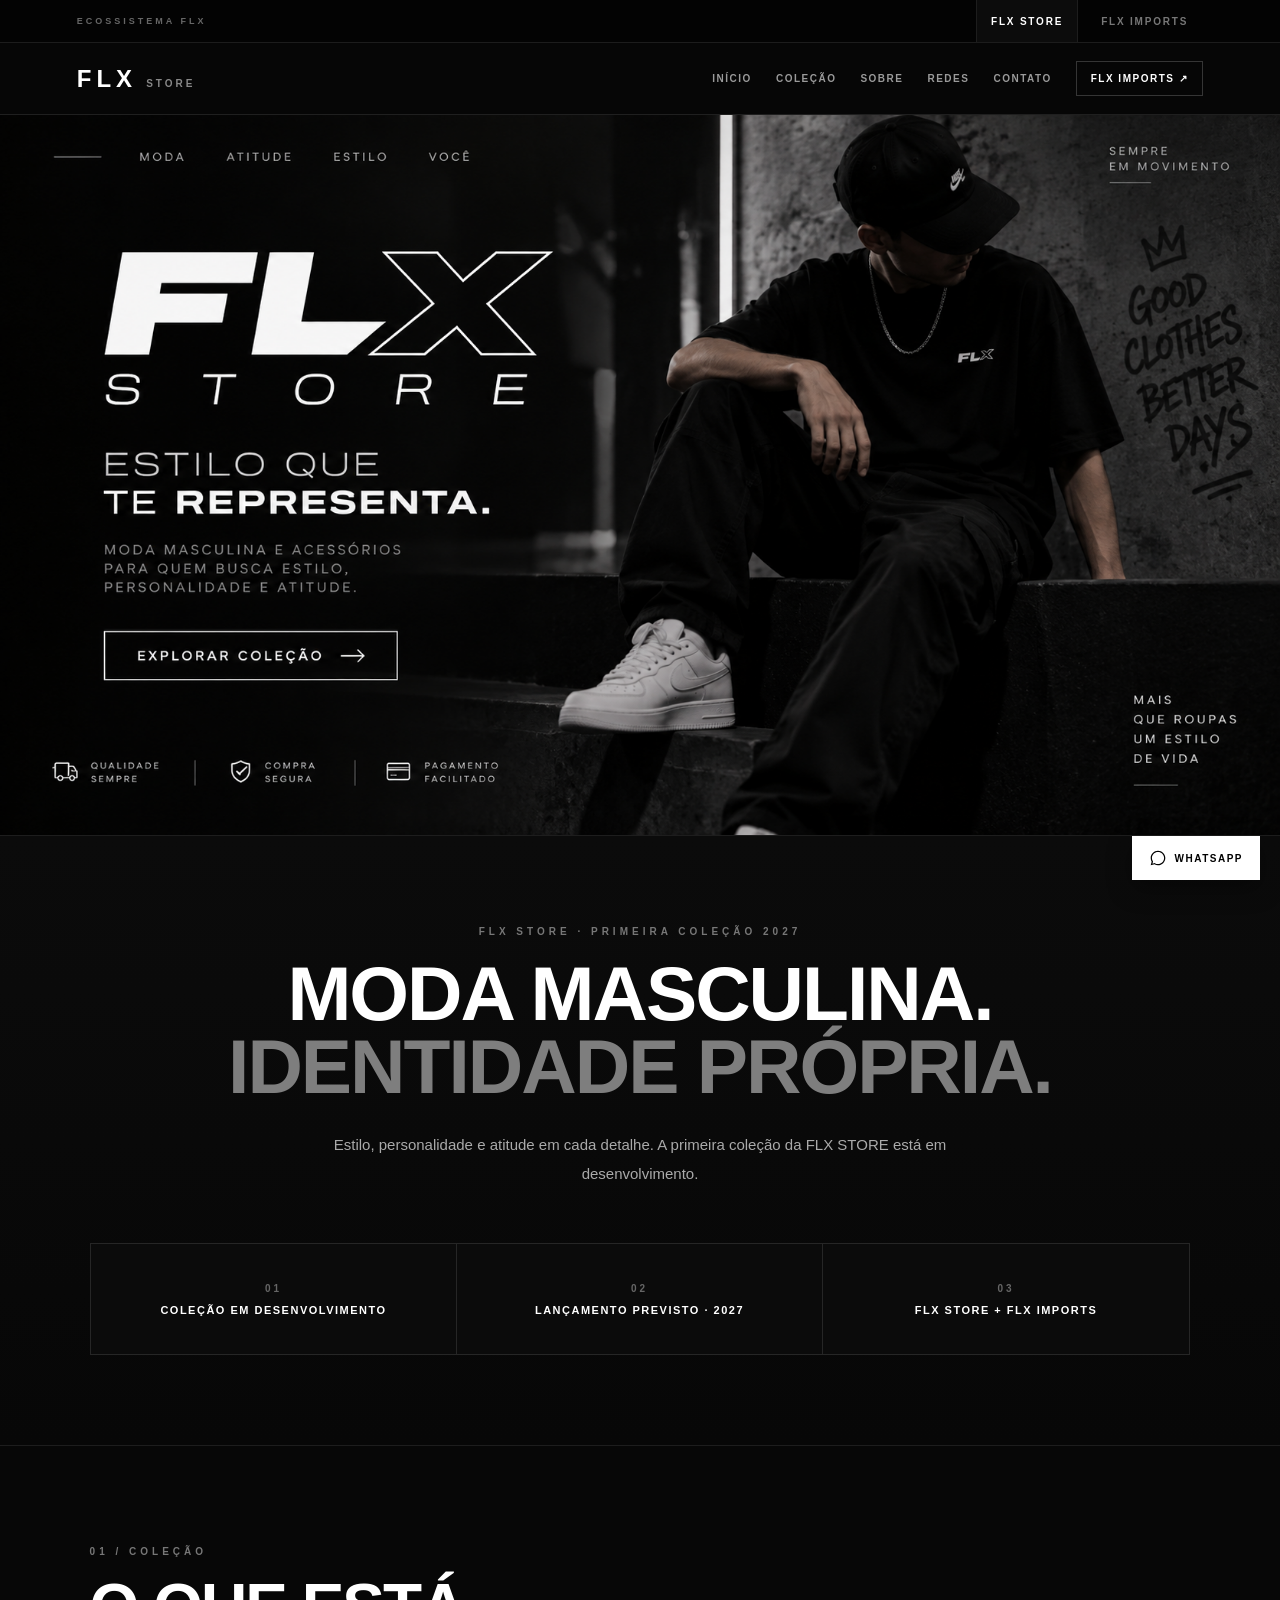
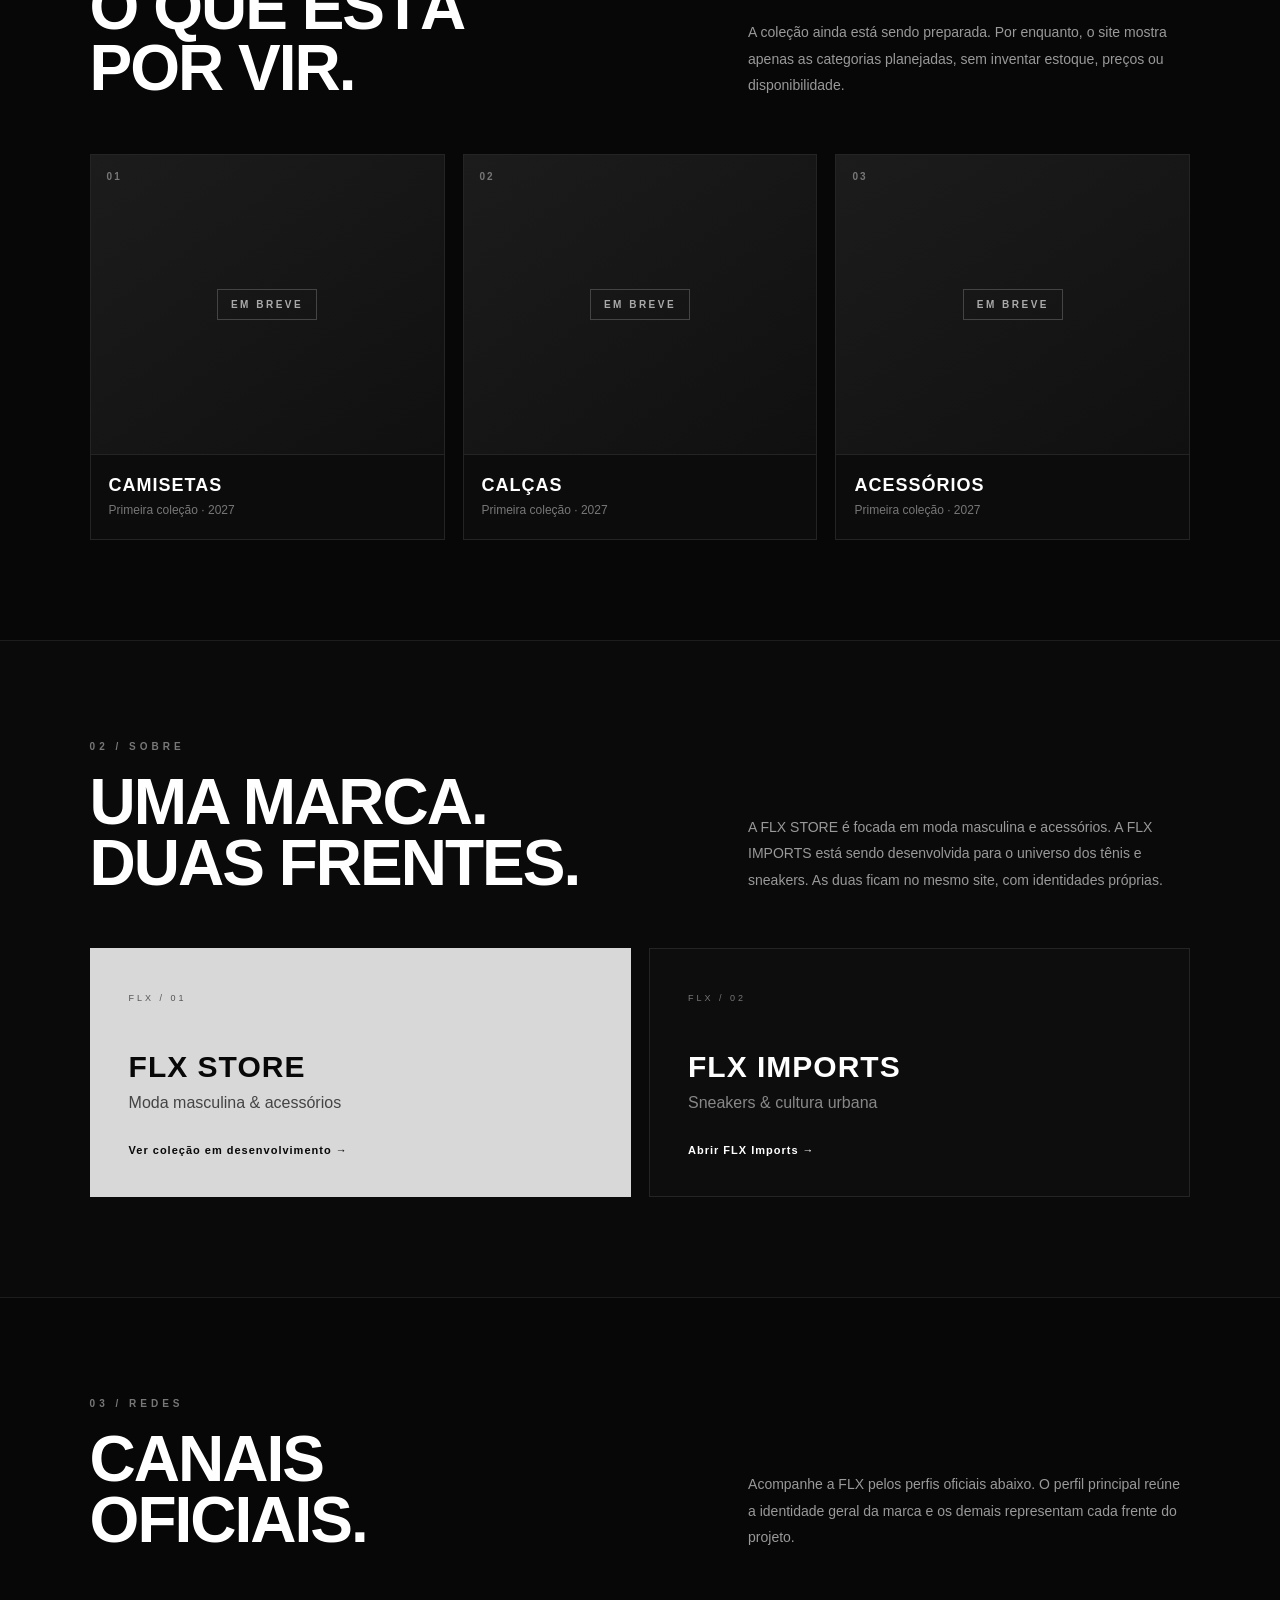
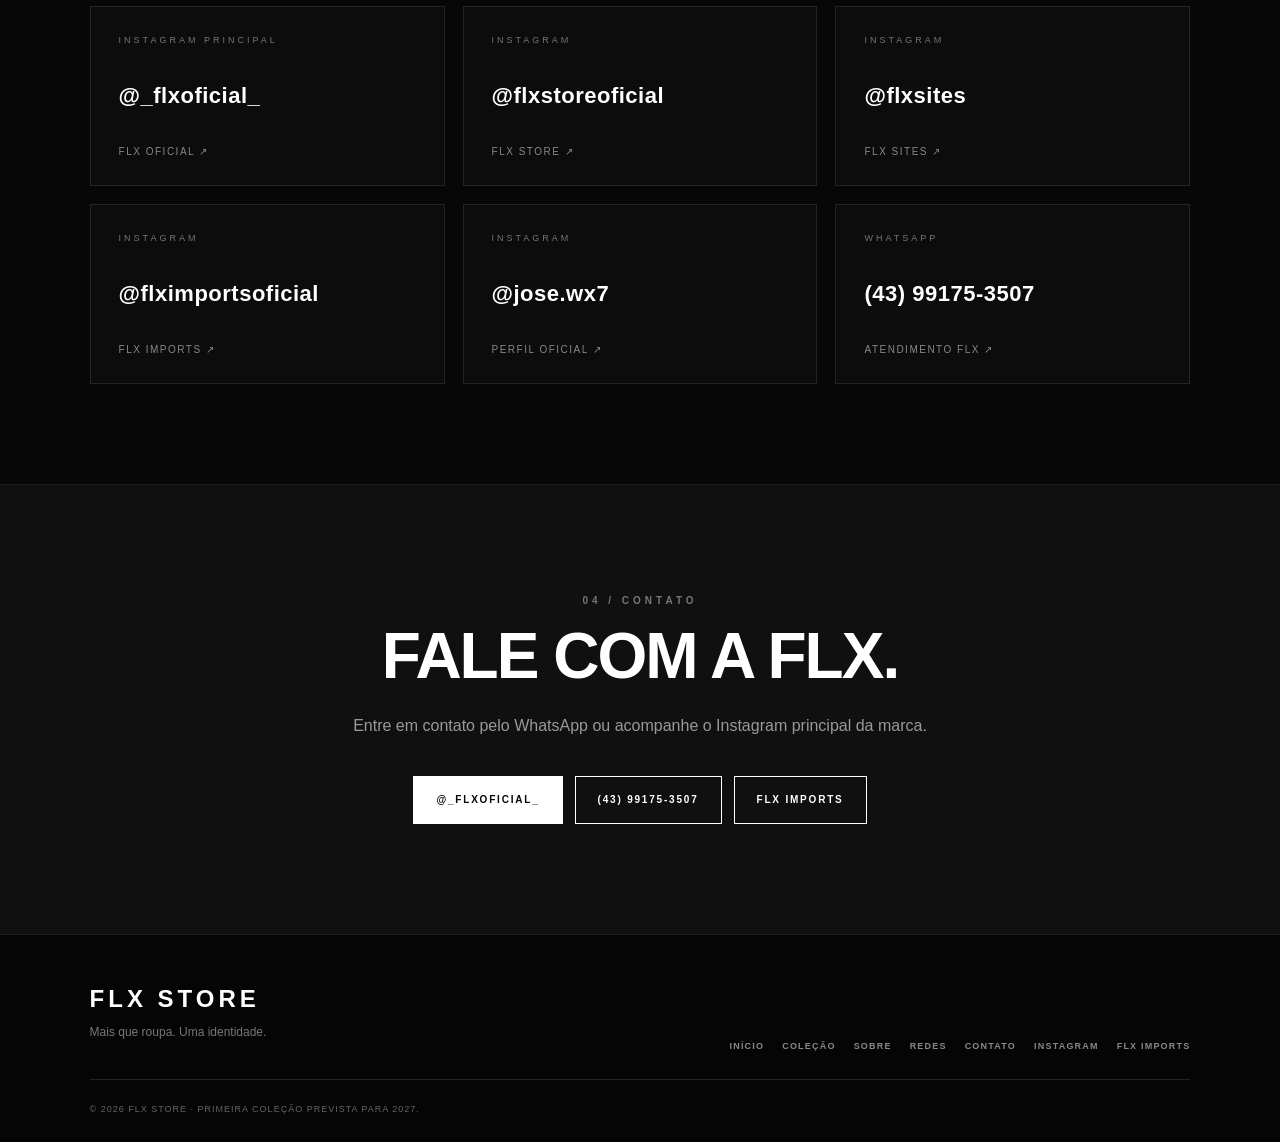
==== commit 31522656: "Atualizar Instagram principal e contatos oficiais da FLX" ====
--- a/index.html
+++ b/index.html
@@ -120,26 +120,44 @@
           <p class="eyebrow">03 / REDES</p>
           <h2>CANAIS<br>OFICIAIS.</h2>
         </div>
-        <p>Acompanhe a FLX e use somente os canais exibidos aqui como referência oficial.</p>
+        <p>Acompanhe a FLX pelos perfis oficiais abaixo. O perfil principal reúne a identidade geral da marca e os demais representam cada frente do projeto.</p>
       </div>
 
       <div class="social-grid">
-        <a class="social-card" href="https://www.instagram.com/_flx.store_/" target="_blank" rel="noopener noreferrer">
-          <span>INSTAGRAM</span>
-          <strong>@_flx.store_</strong>
+        <a class="social-card social-card-main" href="https://www.instagram.com/_flxoficial_/" target="_blank" rel="noopener noreferrer">
+          <span>INSTAGRAM PRINCIPAL</span>
+          <strong>@_flxoficial_</strong>
+          <small>FLX OFICIAL ↗</small>
+        </a>
+
+        <a class="social-card" href="https://www.instagram.com/flxstoreoficial/" target="_blank" rel="noopener noreferrer">
+          <span>INSTAGRAM</span>
+          <strong>@flxstoreoficial</strong>
           <small>FLX STORE ↗</small>
         </a>
 
-        <a class="social-card" href="https://wa.me/5543991753507?text=Ol%C3%A1%21%20Vim%20pelo%20site%20da%20FLX%20STORE%20e%20gostaria%20de%20saber%20mais." target="_blank" rel="noopener noreferrer">
+        <a class="social-card" href="https://www.instagram.com/flxsites/" target="_blank" rel="noopener noreferrer">
+          <span>INSTAGRAM</span>
+          <strong>@flxsites</strong>
+          <small>FLX SITES ↗</small>
+        </a>
+
+        <a class="social-card" href="https://www.instagram.com/flximportsoficial/" target="_blank" rel="noopener noreferrer">
+          <span>INSTAGRAM</span>
+          <strong>@flximportsoficial</strong>
+          <small>FLX IMPORTS ↗</small>
+        </a>
+
+        <a class="social-card" href="https://www.instagram.com/jose.wx7/" target="_blank" rel="noopener noreferrer">
+          <span>INSTAGRAM</span>
+          <strong>@jose.wx7</strong>
+          <small>PERFIL OFICIAL ↗</small>
+        </a>
+
+        <a class="social-card" href="https://wa.me/5543991753507?text=Ol%C3%A1%21%20Vim%20pelo%20site%20da%20FLX%20e%20gostaria%20de%20saber%20mais." target="_blank" rel="noopener noreferrer">
           <span>WHATSAPP</span>
-          <strong>ATENDIMENTO FLX</strong>
-          <small>FALAR AGORA ↗</small>
-        </a>
-
-        <a class="social-card" href="imports/">
-          <span>FLX</span>
-          <strong>FLX IMPORTS</strong>
-          <small>ABRIR SITE ↗</small>
+          <strong>(43) 99175-3507</strong>
+          <small>ATENDIMENTO FLX ↗</small>
         </a>
       </div>
     </section>
@@ -147,10 +165,10 @@
     <section class="contact-section" id="contato">
       <p class="eyebrow">04 / CONTATO</p>
       <h2>FALE COM A FLX.</h2>
-      <p>Quer acompanhar a marca ou saber mais sobre o projeto? Entre em contato pelos canais oficiais.</p>
+      <p>Entre em contato pelo WhatsApp ou acompanhe o Instagram principal da marca.</p>
       <div class="contact-actions">
-        <a class="button primary" href="https://www.instagram.com/_flx.store_/" target="_blank" rel="noopener noreferrer">INSTAGRAM</a>
-        <a class="button outline" href="https://wa.me/5543991753507?text=Ol%C3%A1%21%20Vim%20pelo%20site%20da%20FLX%20STORE%20e%20gostaria%20de%20saber%20mais." target="_blank" rel="noopener noreferrer">WHATSAPP</a>
+        <a class="button primary" href="https://www.instagram.com/_flxoficial_/" target="_blank" rel="noopener noreferrer">@_FLXOFICIAL_</a>
+        <a class="button outline" href="https://wa.me/5543991753507?text=Ol%C3%A1%21%20Vim%20pelo%20site%20da%20FLX%20e%20gostaria%20de%20saber%20mais." target="_blank" rel="noopener noreferrer">(43) 99175-3507</a>
         <a class="button outline" href="imports/">FLX IMPORTS</a>
       </div>
     </section>
@@ -168,13 +186,14 @@
         <a href="#sobre">Sobre</a>
         <a href="#redes">Redes</a>
         <a href="#contato">Contato</a>
+        <a href="https://www.instagram.com/_flxoficial_/" target="_blank" rel="noopener noreferrer">Instagram</a>
         <a href="imports/">FLX Imports</a>
       </div>
     </div>
     <p class="footer-copy">© <span id="ano-atual">2026</span> FLX STORE · PRIMEIRA COLEÇÃO PREVISTA PARA 2027.</p>
   </footer>
 
-  <a class="whatsapp-float" href="https://wa.me/5543991753507?text=Ol%C3%A1%21%20Vim%20pelo%20site%20da%20FLX%20STORE%20e%20gostaria%20de%20saber%20mais." target="_blank" rel="noopener noreferrer" aria-label="Falar com a FLX STORE pelo WhatsApp">
+  <a class="whatsapp-float" href="https://wa.me/5543991753507?text=Ol%C3%A1%21%20Vim%20pelo%20site%20da%20FLX%20e%20gostaria%20de%20saber%20mais." target="_blank" rel="noopener noreferrer" aria-label="Falar com a FLX pelo WhatsApp (43) 99175-3507">
     <svg viewBox="0 0 32 32" aria-hidden="true"><path fill="currentColor" d="M16.003 3C8.832 3 3 8.832 3 16c0 2.294.599 4.535 1.736 6.509L3 29l6.665-1.748A12.94 12.94 0 0 0 16.003 29C23.168 29 29 23.168 29 16S23.168 3 16.003 3zm0 23.812a10.77 10.77 0 0 1-5.49-1.503l-.394-.234-3.956 1.038 1.056-3.855-.256-.407A10.75 10.75 0 0 1 5.188 16c0-5.963 4.852-10.812 10.815-10.812S26.812 10.037 26.812 16s-4.846 10.812-10.809 10.812z"/></svg>
     <span>WHATSAPP</span>
   </a>
--- a/style.css
+++ b/style.css
@@ -1 +1 @@
-html{scroll-behavior:smooth}*{box-sizing:border-box}body{margin:0;background:#070707;color:#fff;font-family:Arial,Helvetica,sans-serif;overflow-x:hidden}a{color:inherit}.skip-link{position:fixed;left:12px;top:-60px;z-index:9999;background:#fff;color:#000;padding:10px 14px;text-decoration:none;font-weight:700}.skip-link:focus{top:12px}.flx-network{position:sticky;top:0;z-index:1400;background:#030303;border-bottom:1px solid #1d1d1d}.flx-network__inner{min-height:42px;max-width:1500px;margin:0 auto;padding:0 6%;display:flex;align-items:center;justify-content:space-between;gap:20px}.flx-network__label{font-size:9px;font-weight:700;letter-spacing:4px;color:#6e6e6e}.flx-network__links{display:flex;align-items:center;gap:8px}.flx-network__link{min-height:42px;display:inline-flex;align-items:center;padding:0 14px;text-decoration:none;color:#777;font-size:10px;font-weight:700;letter-spacing:2px;border-left:1px solid transparent;border-right:1px solid transparent;transition:.25s}.flx-network__link:hover,.flx-network__link.ativo{color:#fff;background:#0b0b0b;border-color:#1b1b1b}.site-header{position:sticky;top:42px;z-index:1300;display:flex;align-items:center;justify-content:space-between;gap:28px;padding:17px 6%;background:rgba(7,7,7,.92);backdrop-filter:blur(16px);border-bottom:1px solid #222}.brand{display:flex;align-items:baseline;gap:10px;text-decoration:none}.brand-main{font-size:25px;font-weight:900;letter-spacing:5px}.brand-sub{font-size:10px;font-weight:700;letter-spacing:4px;color:#8a8a8a}.menu-principal{display:flex;align-items:center;gap:24px}.menu-principal a{text-decoration:none;text-transform:uppercase;color:#aaa;font-size:10px;font-weight:700;letter-spacing:1.7px;transition:.25s}.menu-principal a:hover,.menu-principal a.ativo-menu{color:#fff}.menu-principal a.ativo-menu{position:relative}.menu-principal a.ativo-menu::after{content:"";position:absolute;left:0;right:0;bottom:-8px;height:1px;background:#fff}.menu-principal .nav-destaque{padding:10px 13px;border:1px solid #3b3b3b;color:#fff}.menu-principal .nav-destaque:hover{background:#fff;color:#050505}.menu-mobile{display:none;border:0;background:transparent;color:#fff;font-size:28px;cursor:pointer}#inicio,#colecao,#sobre,#redes,#contato{scroll-margin-top:110px}.hero-store{position:relative;min-height:calc(100vh - 112px);padding:105px 7% 70px;display:flex;align-items:center;overflow:hidden;border-bottom:1px solid #202020;background:radial-gradient(circle at 78% 40%,rgba(255,255,255,.08),transparent 20%),linear-gradient(135deg,#050505 0%,#0a0a0a 48%,#111 100%)}.hero-lines{position:absolute;inset:0;background-image:linear-gradient(rgba(255,255,255,.028) 1px,transparent 1px),linear-gradient(90deg,rgba(255,255,255,.028) 1px,transparent 1px);background-size:72px 72px;mask-image:linear-gradient(to right,#000 15%,transparent 85%)}.hero-watermark{position:absolute;right:-2%;top:50%;transform:translateY(-54%);font-size:clamp(160px,30vw,480px);font-weight:900;letter-spacing:-30px;color:rgba(255,255,255,.028);user-select:none}.hero-store__content{position:relative;z-index:3;max-width:850px}.eyebrow{margin:0 0 22px;color:#858585;font-size:10px;font-weight:700;letter-spacing:4.5px;text-transform:uppercase}.hero-store h1,.intro h2,.section-heading h2,.about-detail h2,.contact h2{margin:0;font-size:clamp(48px,7vw,106px);line-height:.92;letter-spacing:-3px;font-weight:300}.hero-store h1 strong{font-weight:900}.hero-copy{max-width:610px;margin:28px 0 0;color:#aaa;font-size:16px;line-height:1.85}.hero-status{display:flex;flex-wrap:wrap;gap:10px;margin-top:34px}.hero-status span{padding:10px 13px;border:1px solid #2d2d2d;background:rgba(255,255,255,.02);color:#8f8f8f;font-size:9px;font-weight:700;letter-spacing:2px}.hero-features{position:absolute;z-index:3;left:7%;right:7%;bottom:28px;display:flex;gap:22px;max-width:820px}.hero-features div{display:flex;align-items:center;gap:12px;padding-right:22px;border-right:1px solid #333}.hero-features div:last-child{border-right:0}.hero-features span{font-size:9px;color:#666;letter-spacing:2px}.hero-features p{margin:0;color:#aaa;font-size:10px;text-transform:uppercase;letter-spacing:1.5px}.intro,.section-heading{max-width:1300px;margin:0 auto;display:grid;grid-template-columns:1.2fr .8fr;gap:60px;align-items:end}.intro{padding:110px 7%}.intro h2,.section-heading h2,.about-detail h2,.contact h2{font-size:clamp(42px,5vw,78px);font-weight:900}.intro>p,.section-heading>p{margin:0;color:#969696;line-height:1.9;font-size:15px;max-width:540px}.collection,.ecosystem,.social{padding:105px 7%;border-top:1px solid #1e1e1e}.section-heading{margin-bottom:58px}.collection{background:#0b0b0b}.collection-grid{max-width:1300px;margin:0 auto;display:grid;grid-template-columns:repeat(3,1fr);gap:1px;background:#252525;border:1px solid #252525}.collection-card{position:relative;background:#0a0a0a;transition:.3s;overflow:hidden}.collection-card:hover{background:#111;transform:translateY(-4px)}.card-number{position:absolute;top:18px;left:18px;z-index:2;color:#666;font-size:9px;font-weight:700;letter-spacing:2px}.card-visual{height:340px;display:flex;align-items:center;justify-content:center;overflow:hidden;border-bottom:1px solid #252525;background:linear-gradient(145deg,#1a1a1a,#0c0c0c)}.card-visual span{font-size:clamp(65px,9vw,120px);font-weight:900;letter-spacing:-7px;color:rgba(255,255,255,.08);transform:rotate(-8deg)}.visual-pants{background:linear-gradient(160deg,#171717,#101010 55%,#090909)}.visual-accessories{background:radial-gradient(circle at 50% 45%,#252525 0,#111 42%,#090909 70%)}.card-copy{padding:25px}.card-copy p{margin:0 0 10px;color:#626262;font-size:9px;font-weight:700;letter-spacing:3px}.card-copy h3{margin:0 0 14px;font-size:22px;letter-spacing:1px;text-transform:uppercase}.card-copy>span{color:#888;font-size:9px;font-weight:700;letter-spacing:2px}.values{display:grid;grid-template-columns:repeat(3,1fr);max-width:1300px;margin:0 auto;padding:80px 7%;gap:1px;background:#222}.values article{padding:42px 34px;background:#090909}.values article>span{color:#5e5e5e;font-size:9px;letter-spacing:3px}.values h3{margin:50px 0 14px;font-size:18px;letter-spacing:2px}.values p{margin:0;color:#888;font-size:14px;line-height:1.8}.ecosystem{background:#080808}.brand-cards{max-width:1300px;margin:0 auto;display:grid;grid-template-columns:1fr 1fr;gap:1px;background:#2b2b2b}.brand-card{padding:48px;background:#0b0b0b;min-height:300px;display:flex;flex-direction:column;transition:.3s}.brand-card:hover{background:#121212}.brand-card.active{background:#d5d5d5;color:#080808}.brand-card>p{margin:0;color:#707070;font-size:9px;font-weight:700;letter-spacing:3px}.brand-card h3{margin:70px 0 12px;font-size:clamp(30px,4vw,55px);letter-spacing:-2px}.brand-card>span{color:#888;font-size:14px}.brand-card.active>span{color:#3f3f3f}.brand-card a{margin-top:auto;padding-top:36px;text-decoration:none;font-size:10px;font-weight:700;letter-spacing:2px}.social{background:#0d0d0d}.social-grid{max-width:1300px;margin:0 auto;display:grid;grid-template-columns:repeat(3,1fr);gap:1px;background:#262626}.social-card{min-height:210px;padding:30px;background:#090909;text-decoration:none;display:flex;flex-direction:column;position:relative;transition:.3s}.social-card:hover{background:#141414}.social-card div span{display:block;margin-bottom:10px;color:#646464;font-size:9px;font-weight:700;letter-spacing:3px}.social-card div strong{font-size:18px;letter-spacing:1px}.social-card p{margin:auto 0 0;color:#808080;font-size:9px;font-weight:700;letter-spacing:2px}.social-card b{position:absolute;right:25px;bottom:24px;font-size:24px;font-weight:300}.social-card--pending{opacity:.7}.about-detail{padding:120px 7%;text-align:center;background:linear-gradient(180deg,#090909,#050505);border-top:1px solid #202020}.about-detail h2{max-width:1000px;margin:0 auto}.about-detail>p:last-child{max-width:760px;margin:30px auto 0;color:#969696;line-height:1.9;font-size:15px}.contact{padding:115px 7%;background:#d5d5d5;color:#080808}.contact-inner{max-width:1050px;margin:0 auto;text-align:center}.contact .eyebrow{color:#525252}.contact p:not(.eyebrow){max-width:650px;margin:26px auto 0;color:#3e3e3e;line-height:1.8}.contact-actions{margin-top:34px;display:flex;justify-content:center;flex-wrap:wrap;gap:10px}.button{min-height:48px;padding:0 22px;display:inline-flex;align-items:center;justify-content:center;text-decoration:none;font-size:10px;font-weight:800;letter-spacing:2px;border:1px solid #080808;transition:.25s}.button-primary{background:#080808;color:#fff}.button-primary:hover{background:#252525}.button-outline{background:transparent;color:#080808}.button-outline:hover{background:#080808;color:#fff}.footer{padding:55px 7% 28px;background:#040404;border-top:1px solid #202020}.footer-top{display:flex;align-items:flex-end;justify-content:space-between;gap:40px;padding-bottom:34px;border-bottom:1px solid #202020}.footer-top strong{font-size:24px;letter-spacing:4px}.footer-top p{margin:10px 0 0;color:#777;font-size:12px}.footer-links{display:flex;flex-wrap:wrap;justify-content:flex-end;gap:20px}.footer-links a{text-decoration:none;color:#888;text-transform:uppercase;font-size:9px;font-weight:700;letter-spacing:1.4px}.footer-links a:hover{color:#fff}.footer-copy{margin:25px 0 0;color:#5f5f5f;font-size:9px;letter-spacing:1.4px}.whatsapp-float{position:fixed;right:20px;bottom:20px;z-index:1500;display:flex;align-items:center;gap:9px;padding:12px 15px;background:#fff;color:#000;border:1px solid #fff;text-decoration:none;font-size:9px;font-weight:800;letter-spacing:1.6px;box-shadow:0 10px 30px rgba(0,0,0,.35);transition:.25s}.whatsapp-float:hover{transform:translateY(-3px);background:#080808;color:#fff}.whatsapp-float svg{width:18px;height:18px}.reveal{opacity:0;transform:translateY(22px);transition:opacity .7s ease,transform .7s ease}.reveal.visible{opacity:1;transform:none}@media(max-width:1050px){.menu-principal{gap:15px}.menu-principal a{font-size:9px}.intro,.section-heading{grid-template-columns:1fr;gap:24px}.hero-watermark{right:-8%}.collection-grid{grid-template-columns:1fr 1fr}.collection-card:last-child{grid-column:1/-1}.social-grid{grid-template-columns:1fr 1fr}.social-card:last-child{grid-column:1/-1}}@media(max-width:820px){.flx-network__inner{padding:0 4%}.site-header{padding:15px 5%}.menu-mobile{display:block}.menu-principal{display:none;position:absolute;left:0;right:0;top:100%;flex-direction:column;align-items:stretch;gap:0;padding:8px 5% 18px;background:#080808;border-bottom:1px solid #222}.menu-principal.ativo{display:flex}.menu-principal a{padding:15px 0;border-bottom:1px solid #1d1d1d}.menu-principal .nav-destaque{margin-top:10px;text-align:center;border:1px solid #333}.hero-store{min-height:760px;padding:80px 6% 110px;align-items:flex-start}.hero-watermark{font-size:55vw;right:-25%;top:64%}.hero-features{left:6%;right:6%;bottom:28px;display:grid;grid-template-columns:1fr;gap:8px}.hero-features div{border-right:0;padding-right:0}.intro,.collection,.ecosystem,.social{padding-left:6%;padding-right:6%}.collection-grid,.values,.brand-cards,.social-grid{grid-template-columns:1fr}.collection-card:last-child,.social-card:last-child{grid-column:auto}.values{padding:55px 6%;gap:1px}.card-visual{height:290px}.footer-top{display:block}.footer-links{justify-content:flex-start;margin-top:28px}}@media(max-width:520px){.flx-network__label{display:none}.flx-network__inner{justify-content:center}.flx-network__link{padding:0 10px;font-size:9px;letter-spacing:1.2px}.brand-sub{display:none}.hero-store{min-height:720px;padding-top:70px}.hero-store h1{font-size:clamp(45px,15vw,72px)}.hero-copy{font-size:14px}.hero-status{display:block}.hero-status span{display:block;width:max-content;max-width:100%;margin-top:8px}.intro,.collection,.ecosystem,.social,.about-detail,.contact{padding-top:82px;padding-bottom:82px}.intro h2,.section-heading h2,.about-detail h2,.contact h2{font-size:clamp(38px,12vw,58px)}.card-visual{height:230px}.brand-card{padding:34px;min-height:250px}.brand-card h3{margin-top:50px}.social-card{min-height:190px}.contact-actions{flex-direction:column}.button{width:100%}.footer-links{display:grid;grid-template-columns:1fr 1fr;gap:16px}.whatsapp-float span{display:none}.whatsapp-float{width:46px;height:46px;padding:0;justify-content:center;border-radius:50%}}@media(prefers-reduced-motion:reduce){html{scroll-behavior:auto}.reveal{opacity:1;transform:none;transition:none}*{animation:none!important;transition:none!important}}+html{scroll-behavior:smooth}*{box-sizing:border-box}body{margin:0;background:#070707;color:#fff;font-family:Arial,Helvetica,sans-serif;overflow-x:hidden}a{color:inherit}#inicio,#colecao,#sobre,#redes,#contato{scroll-margin-top:118px}.flx-network{position:sticky;top:0;z-index:1200;background:#030303;border-bottom:1px solid #1c1c1c}.flx-network-inner{min-height:42px;max-width:1500px;margin:auto;padding:0 6%;display:flex;align-items:center;justify-content:space-between;gap:20px}.network-title{font-size:9px;letter-spacing:3px;color:#666;font-weight:700}.network-links{display:flex;align-items:center;gap:8px}.network-link{min-height:42px;padding:0 14px;display:inline-flex;align-items:center;text-decoration:none;font-size:10px;font-weight:700;letter-spacing:1.8px;color:#777;border-left:1px solid transparent;border-right:1px solid transparent}.network-link:hover,.network-link.active{color:#fff;background:#0c0c0c;border-color:#1d1d1d}.site-header{position:sticky;top:42px;z-index:1100;min-height:72px;padding:0 6%;display:flex;align-items:center;justify-content:space-between;gap:26px;background:rgba(7,7,7,.96);border-bottom:1px solid #1f1f1f;backdrop-filter:blur(14px)}.brand{display:flex;align-items:baseline;gap:9px;text-decoration:none}.brand-main{font-size:24px;font-weight:900;letter-spacing:5px}.brand-sub{font-size:10px;font-weight:700;letter-spacing:3px;color:#888}.menu-principal{display:flex;align-items:center;gap:24px}.menu-principal a{text-decoration:none;text-transform:uppercase;font-size:10px;font-weight:700;letter-spacing:1.5px;color:#9a9a9a}.menu-principal a:hover{color:#fff}.menu-principal .nav-highlight{padding:11px 14px;border:1px solid #353535;color:#fff}.menu-principal .nav-highlight:hover{background:#fff;color:#050505}.menu-mobile{display:none;background:transparent;border:0;color:#fff;font-size:28px;cursor:pointer}.banner-section{background:#050505;border-bottom:1px solid #1d1d1d;overflow:hidden}.banner-section img{display:block;width:100%;height:auto}.hero-copy-section{padding:90px 7%;text-align:center;background:linear-gradient(180deg,#0b0b0b,#070707);border-bottom:1px solid #1d1d1d}.eyebrow{margin:0 0 20px;color:#777;font-size:10px;font-weight:700;letter-spacing:4px;text-transform:uppercase}.hero-copy-section h1,.section-heading h2,.contact-section h2{margin:0;font-size:clamp(42px,6vw,86px);line-height:.95;letter-spacing:-2px}.hero-copy-section h1 span{color:#7e7e7e}.lead{max-width:700px;margin:28px auto 0;color:#aaa;font-size:15px;line-height:1.9}.status-grid{display:grid;grid-template-columns:repeat(3,1fr);max-width:1100px;margin:55px auto 0;border:1px solid #262626}.status-grid div{min-height:110px;padding:26px;display:flex;flex-direction:column;justify-content:center;gap:10px;border-right:1px solid #262626;background:#0b0b0b}.status-grid div:last-child{border-right:0}.status-grid strong{font-size:10px;letter-spacing:3px;color:#666}.status-grid span{font-size:11px;font-weight:700;letter-spacing:1.5px}.section{padding:100px 7%;border-bottom:1px solid #1d1d1d}.section-dark{background:#0a0a0a}.section-heading{display:grid;grid-template-columns:1.15fr .85fr;gap:60px;align-items:end;max-width:1250px;margin:0 auto 55px}.section-heading h2{font-size:clamp(38px,5vw,72px)}.section-heading>p{margin:0;color:#999;line-height:1.9;font-size:14px;max-width:520px}.product-grid{display:grid;grid-template-columns:repeat(3,1fr);gap:18px;max-width:1250px;margin:auto}.product-card{position:relative;background:#0c0c0c;border:1px solid #242424;padding-bottom:22px;transition:.25s}.product-card:hover{transform:translateY(-5px);border-color:#555}.product-number{position:absolute;top:16px;left:16px;z-index:2;color:#777;font-size:10px;font-weight:700;letter-spacing:2px}.product-visual{height:300px;display:flex;align-items:center;justify-content:center;background:linear-gradient(145deg,#1c1c1c,#101010);border-bottom:1px solid #242424}.product-visual span{padding:9px 13px;border:1px solid #444;color:#aaa;font-size:10px;font-weight:700;letter-spacing:2.5px}.product-card h3{margin:20px 18px 7px;font-size:18px;letter-spacing:1px}.product-card p{margin:0 18px;color:#777;font-size:12px}.brand-grid{display:grid;grid-template-columns:1fr 1fr;gap:18px;max-width:1250px;margin:auto}.brand-card{padding:38px;background:#0d0d0d;border:1px solid #242424}.brand-card.current{background:#d8d8d8;color:#080808;border-color:#d8d8d8}.brand-card span{font-size:9px;letter-spacing:3px;color:#777}.brand-card.current span{color:#555}.brand-card h3{margin:45px 0 10px;font-size:30px;letter-spacing:1px}.brand-card p{color:#888;margin:0 0 28px}.brand-card.current p{color:#444}.brand-card a{text-decoration:none;font-size:11px;font-weight:700;letter-spacing:1px}.social-grid{display:grid;grid-template-columns:repeat(3,1fr);gap:18px;max-width:1250px;margin:auto}.social-card{min-height:180px;padding:28px;display:flex;flex-direction:column;justify-content:space-between;text-decoration:none;background:#0c0c0c;border:1px solid #242424;transition:.25s}.social-card:hover{transform:translateY(-4px);border-color:#555;background:#111}.social-card span{font-size:9px;letter-spacing:3px;color:#777}.social-card strong{font-size:22px;letter-spacing:.5px}.social-card small{font-size:10px;color:#888;letter-spacing:1.5px}.contact-section{padding:110px 7%;text-align:center;background:#101010;border-bottom:1px solid #1d1d1d}.contact-section h2{font-size:clamp(42px,5vw,72px)}.contact-section>p:not(.eyebrow){max-width:650px;margin:25px auto 35px;color:#999;line-height:1.8}.contact-actions{display:flex;justify-content:center;flex-wrap:wrap;gap:12px}.button{min-height:48px;padding:0 22px;display:inline-flex;align-items:center;justify-content:center;text-decoration:none;font-size:10px;font-weight:800;letter-spacing:1.8px;border:1px solid #fff}.button.primary{background:#fff;color:#050505}.button.outline{background:transparent;color:#fff}.button:hover{opacity:.8}.footer{padding:50px 7% 28px;background:#050505}.footer-top{display:flex;align-items:flex-end;justify-content:space-between;gap:30px;padding-bottom:28px;border-bottom:1px solid #222}.footer-top strong{font-size:24px;letter-spacing:4px}.footer-top p{color:#777;font-size:12px}.footer-links{display:flex;flex-wrap:wrap;justify-content:flex-end;gap:18px}.footer-links a{text-decoration:none;text-transform:uppercase;font-size:9px;font-weight:700;letter-spacing:1.2px;color:#888}.footer-links a:hover{color:#fff}.footer-copy{margin:24px 0 0;color:#666;font-size:9px;letter-spacing:1px}.whatsapp-float{position:fixed;right:20px;bottom:20px;z-index:1300;display:flex;align-items:center;gap:8px;padding:13px 17px;background:#fff;color:#000;text-decoration:none;font-size:10px;font-weight:800;letter-spacing:1.5px;box-shadow:0 8px 25px rgba(0,0,0,.35)}.whatsapp-float svg{width:18px;height:18px}.whatsapp-float:hover{background:#d7d7d7}@media(max-width:900px){.menu-mobile{display:block}.menu-principal{display:none;position:absolute;top:100%;left:0;right:0;flex-direction:column;align-items:stretch;gap:0;padding:10px 5% 18px;background:#090909;border-bottom:1px solid #222}.menu-principal.ativo{display:flex}.menu-principal a{padding:15px 0;border-bottom:1px solid #1d1d1d}.menu-principal .nav-highlight{text-align:center;margin-top:10px;border:1px solid #333}.section-heading{grid-template-columns:1fr;gap:22px}.product-grid,.social-grid{grid-template-columns:1fr}.brand-grid{grid-template-columns:1fr}.status-grid{grid-template-columns:1fr}.status-grid div{border-right:0;border-bottom:1px solid #262626}.status-grid div:last-child{border-bottom:0}.product-visual{height:240px}.footer-top{display:block}.footer-links{justify-content:flex-start;margin-top:25px}}@media(max-width:520px){.network-title{display:none}.flx-network-inner{justify-content:center;padding:0 3%}.network-link{font-size:9px;padding:0 10px}.site-header{padding:0 5%}.brand-sub{display:none}.banner-section img{min-height:210px;object-fit:cover;object-position:center}.hero-copy-section,.section,.contact-section{padding-left:6%;padding-right:6%}.hero-copy-section{padding-top:65px;padding-bottom:65px}.section{padding-top:75px;padding-bottom:75px}.contact-actions{flex-direction:column}.button{width:100%}.whatsapp-float span{display:none}.whatsapp-float{padding:13px;border-radius:50%}.footer{padding-left:6%;padding-right:6%}}
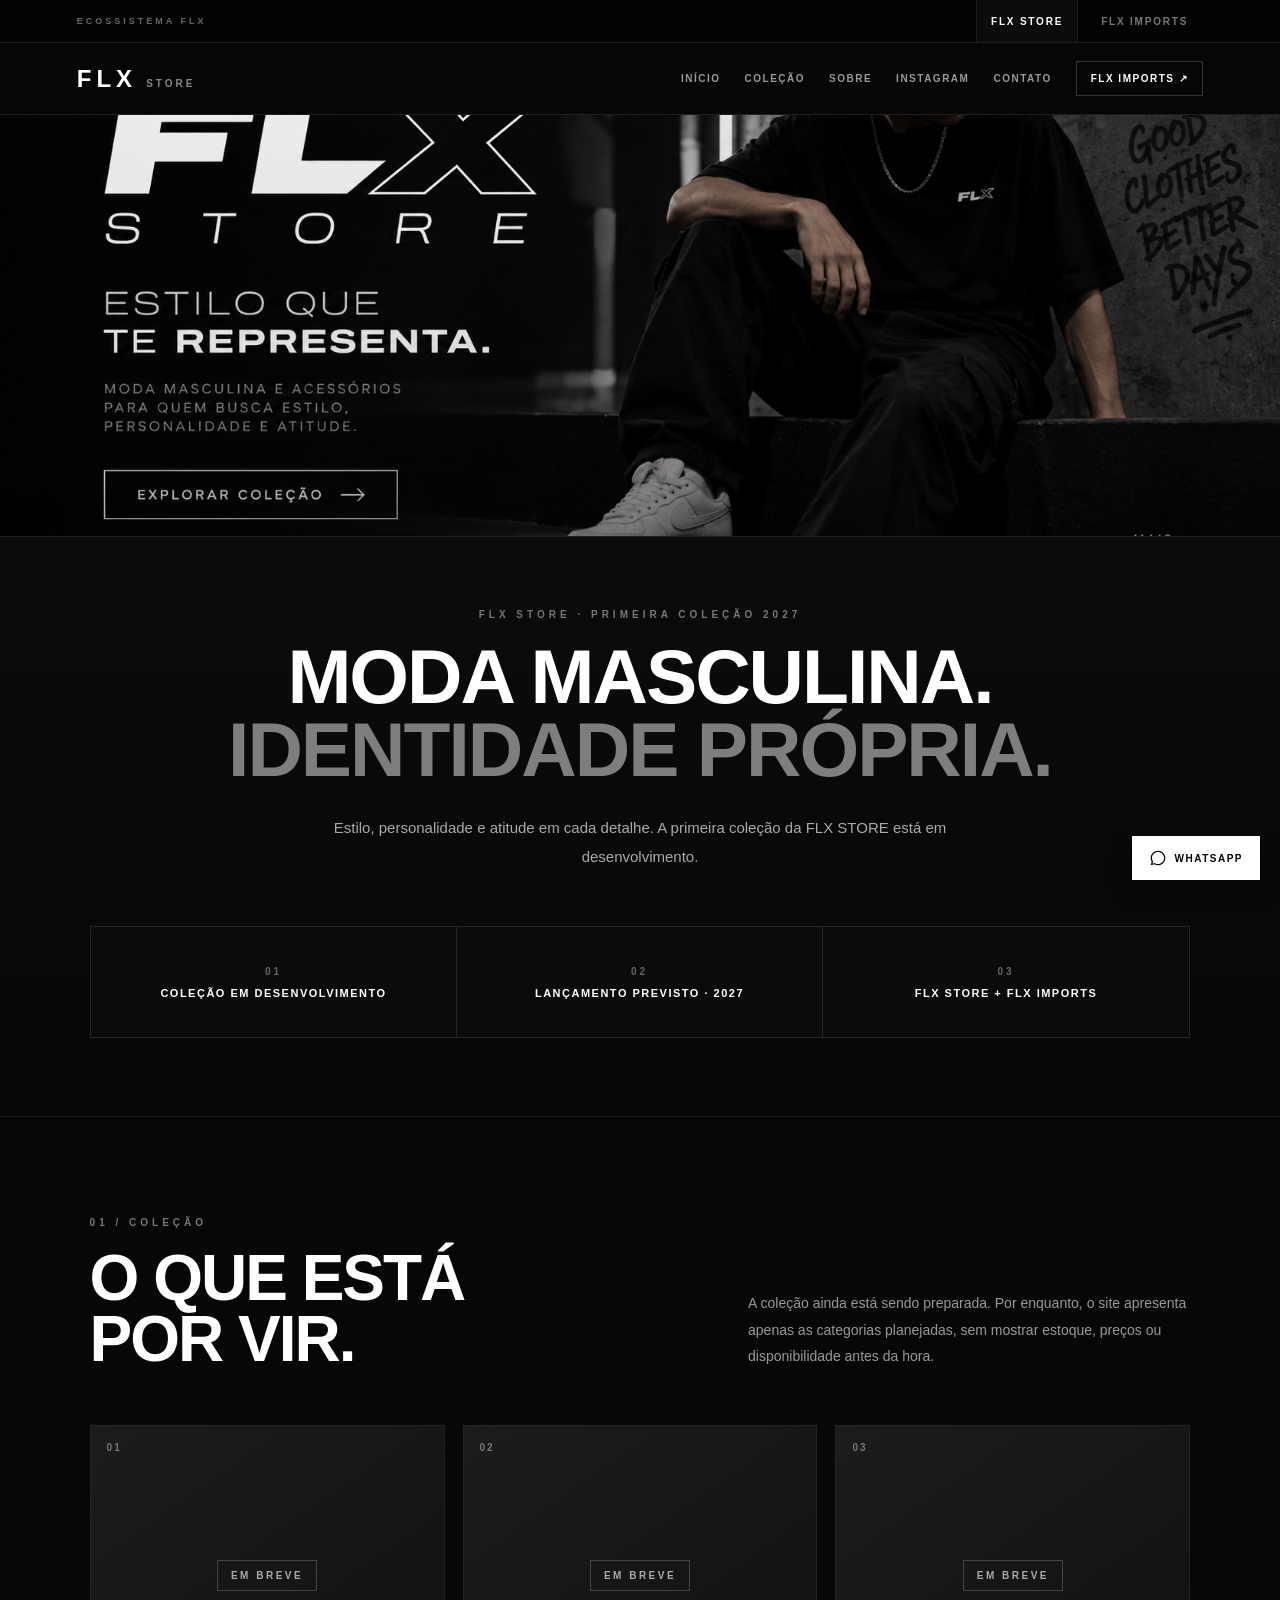
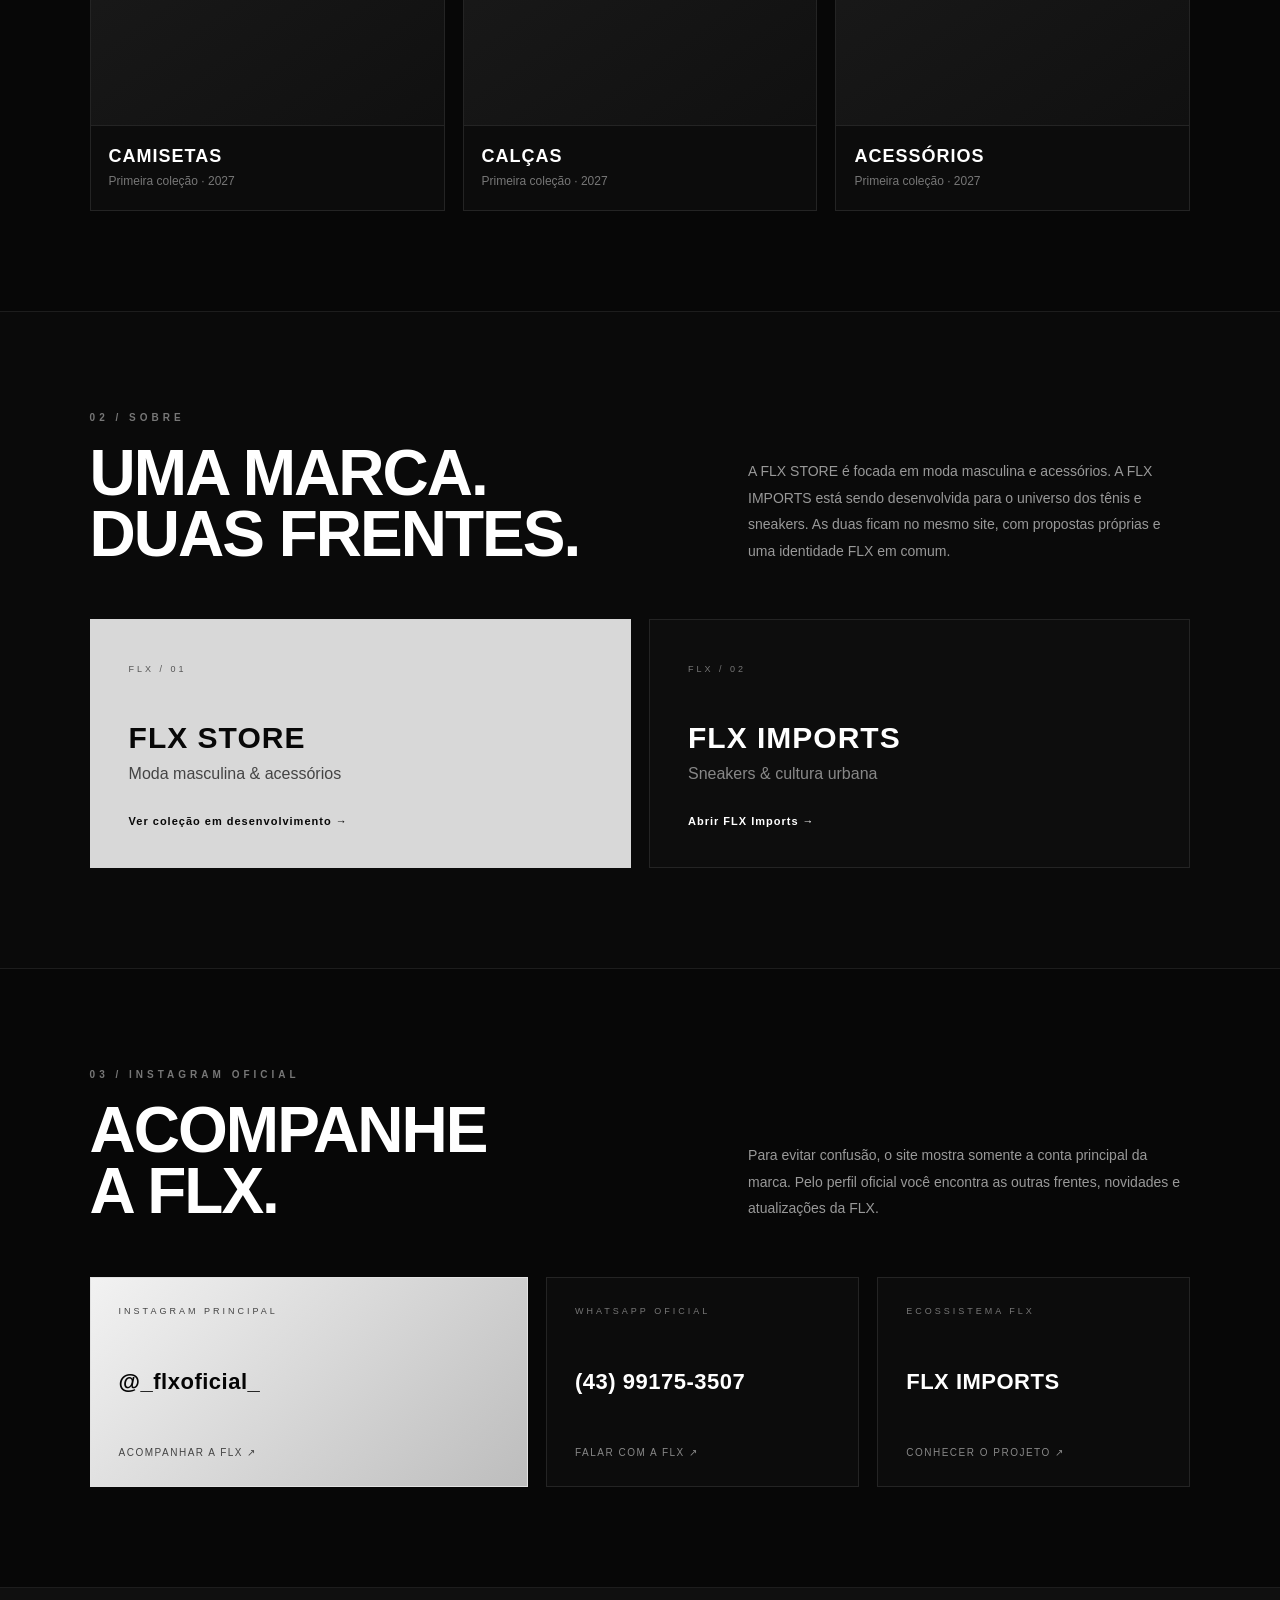
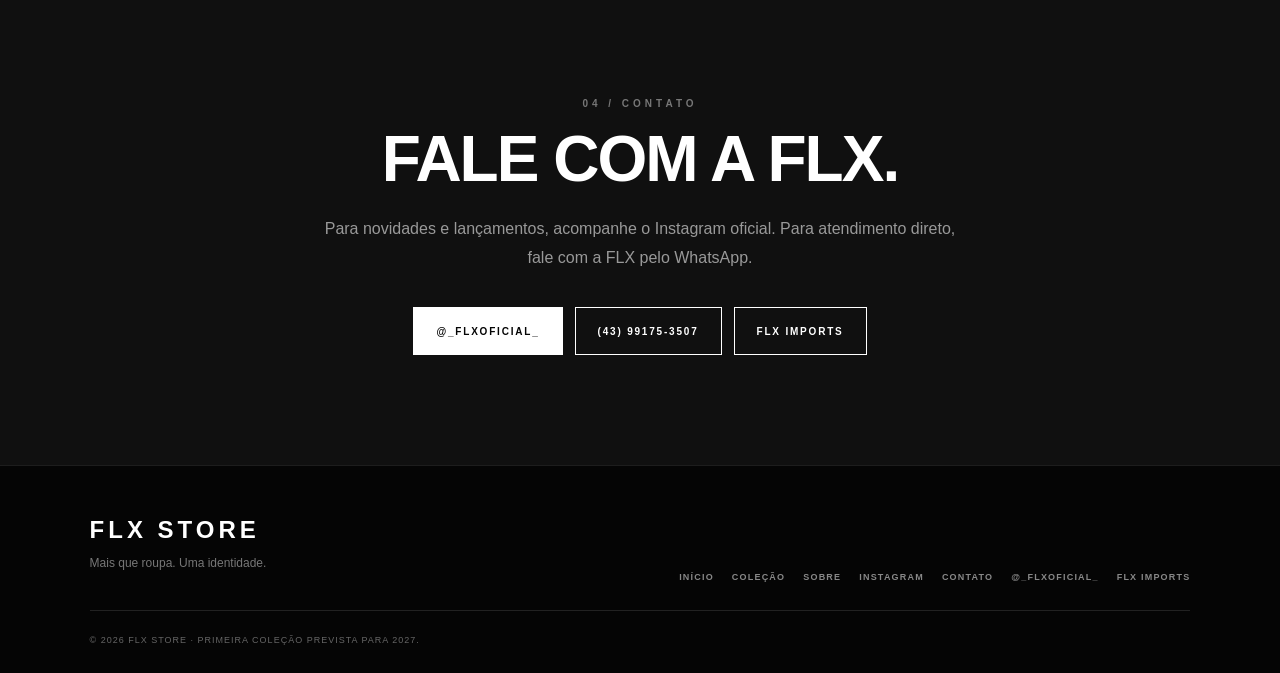
==== commit 482d6a9f: "Clean FLX Store social section and apply launch banner fix" ====
--- a/index.html
+++ b/index.html
@@ -4,10 +4,16 @@
   <meta charset="UTF-8">
   <meta name="viewport" content="width=device-width, initial-scale=1.0">
   <meta name="theme-color" content="#070707">
-  <meta name="description" content="FLX STORE — moda masculina e acessórios. Primeira coleção prevista para 2027.">
+  <meta name="description" content="FLX STORE — moda masculina e acessórios. Primeira coleção prevista para 2027. Acompanhe a FLX pelo Instagram oficial @_flxoficial_.">
+  <meta property="og:title" content="FLX STORE | Moda Masculina">
+  <meta property="og:description" content="Estilo, personalidade e atitude. Acompanhe a FLX pelo Instagram oficial @_flxoficial_.">
+  <meta property="og:type" content="website">
+  <meta property="og:url" content="https://flxstore2k26-collab.github.io/FLXSTORE/">
+  <link rel="canonical" href="https://flxstore2k26-collab.github.io/FLXSTORE/">
   <title>FLX STORE | Moda Masculina</title>
   <link rel="icon" type="image/png" href="imagens/favicon.png">
   <link rel="stylesheet" href="style.css">
+  <link rel="stylesheet" href="launch-fixes.css">
 </head>
 <body>
   <div class="flx-network">
@@ -28,11 +34,11 @@
 
     <button id="menu-mobile" class="menu-mobile" type="button" aria-label="Abrir menu" aria-expanded="false">☰</button>
 
-    <nav id="menu-principal" class="menu-principal">
+    <nav id="menu-principal" class="menu-principal" aria-label="Navegação principal">
       <a href="#inicio">Início</a>
       <a href="#colecao">Coleção</a>
       <a href="#sobre">Sobre</a>
-      <a href="#redes">Redes</a>
+      <a href="#redes">Instagram</a>
       <a href="#contato">Contato</a>
       <a href="imports/" class="nav-highlight">FLX Imports ↗</a>
     </nav>
@@ -61,7 +67,7 @@
           <p class="eyebrow">01 / COLEÇÃO</p>
           <h2>O QUE ESTÁ<br>POR VIR.</h2>
         </div>
-        <p>A coleção ainda está sendo preparada. Por enquanto, o site mostra apenas as categorias planejadas, sem inventar estoque, preços ou disponibilidade.</p>
+        <p>A coleção ainda está sendo preparada. Por enquanto, o site apresenta apenas as categorias planejadas, sem mostrar estoque, preços ou disponibilidade antes da hora.</p>
       </div>
 
       <div class="product-grid">
@@ -94,7 +100,7 @@
           <p class="eyebrow">02 / SOBRE</p>
           <h2>UMA MARCA.<br>DUAS FRENTES.</h2>
         </div>
-        <p>A FLX STORE é focada em moda masculina e acessórios. A FLX IMPORTS está sendo desenvolvida para o universo dos tênis e sneakers. As duas ficam no mesmo site, com identidades próprias.</p>
+        <p>A FLX STORE é focada em moda masculina e acessórios. A FLX IMPORTS está sendo desenvolvida para o universo dos tênis e sneakers. As duas ficam no mesmo site, com propostas próprias e uma identidade FLX em comum.</p>
       </div>
 
       <div class="brand-grid">
@@ -117,47 +123,29 @@
     <section class="section" id="redes">
       <div class="section-heading">
         <div>
-          <p class="eyebrow">03 / REDES</p>
-          <h2>CANAIS<br>OFICIAIS.</h2>
+          <p class="eyebrow">03 / INSTAGRAM OFICIAL</p>
+          <h2>ACOMPANHE<br>A FLX.</h2>
         </div>
-        <p>Acompanhe a FLX pelos perfis oficiais abaixo. O perfil principal reúne a identidade geral da marca e os demais representam cada frente do projeto.</p>
+        <p>Para evitar confusão, o site mostra somente a conta principal da marca. Pelo perfil oficial você encontra as outras frentes, novidades e atualizações da FLX.</p>
       </div>
 
       <div class="social-grid">
-        <a class="social-card social-card-main" href="https://www.instagram.com/_flxoficial_/" target="_blank" rel="noopener noreferrer">
+        <a class="social-card social-card-main" href="https://www.instagram.com/_flxoficial_/" target="_blank" rel="noopener noreferrer" aria-label="Abrir Instagram oficial da FLX">
           <span>INSTAGRAM PRINCIPAL</span>
           <strong>@_flxoficial_</strong>
-          <small>FLX OFICIAL ↗</small>
+          <small>ACOMPANHAR A FLX ↗</small>
         </a>
 
-        <a class="social-card" href="https://www.instagram.com/flxstoreoficial/" target="_blank" rel="noopener noreferrer">
-          <span>INSTAGRAM</span>
-          <strong>@flxstoreoficial</strong>
-          <small>FLX STORE ↗</small>
+        <a class="social-card" href="https://wa.me/5543991753507?text=Ol%C3%A1%21%20Vim%20pelo%20site%20da%20FLX%20e%20gostaria%20de%20saber%20mais." target="_blank" rel="noopener noreferrer" aria-label="Falar com a FLX pelo WhatsApp">
+          <span>WHATSAPP OFICIAL</span>
+          <strong>(43) 99175-3507</strong>
+          <small>FALAR COM A FLX ↗</small>
         </a>
 
-        <a class="social-card" href="https://www.instagram.com/flxsites/" target="_blank" rel="noopener noreferrer">
-          <span>INSTAGRAM</span>
-          <strong>@flxsites</strong>
-          <small>FLX SITES ↗</small>
-        </a>
-
-        <a class="social-card" href="https://www.instagram.com/flximportsoficial/" target="_blank" rel="noopener noreferrer">
-          <span>INSTAGRAM</span>
-          <strong>@flximportsoficial</strong>
-          <small>FLX IMPORTS ↗</small>
-        </a>
-
-        <a class="social-card" href="https://www.instagram.com/jose.wx7/" target="_blank" rel="noopener noreferrer">
-          <span>INSTAGRAM</span>
-          <strong>@jose.wx7</strong>
-          <small>PERFIL OFICIAL ↗</small>
-        </a>
-
-        <a class="social-card" href="https://wa.me/5543991753507?text=Ol%C3%A1%21%20Vim%20pelo%20site%20da%20FLX%20e%20gostaria%20de%20saber%20mais." target="_blank" rel="noopener noreferrer">
-          <span>WHATSAPP</span>
-          <strong>(43) 99175-3507</strong>
-          <small>ATENDIMENTO FLX ↗</small>
+        <a class="social-card" href="imports/" aria-label="Abrir FLX IMPORTS">
+          <span>ECOSSISTEMA FLX</span>
+          <strong>FLX IMPORTS</strong>
+          <small>CONHECER O PROJETO ↗</small>
         </a>
       </div>
     </section>
@@ -165,7 +153,7 @@
     <section class="contact-section" id="contato">
       <p class="eyebrow">04 / CONTATO</p>
       <h2>FALE COM A FLX.</h2>
-      <p>Entre em contato pelo WhatsApp ou acompanhe o Instagram principal da marca.</p>
+      <p>Para novidades e lançamentos, acompanhe o Instagram oficial. Para atendimento direto, fale com a FLX pelo WhatsApp.</p>
       <div class="contact-actions">
         <a class="button primary" href="https://www.instagram.com/_flxoficial_/" target="_blank" rel="noopener noreferrer">@_FLXOFICIAL_</a>
         <a class="button outline" href="https://wa.me/5543991753507?text=Ol%C3%A1%21%20Vim%20pelo%20site%20da%20FLX%20e%20gostaria%20de%20saber%20mais." target="_blank" rel="noopener noreferrer">(43) 99175-3507</a>
@@ -184,9 +172,9 @@
         <a href="#inicio">Início</a>
         <a href="#colecao">Coleção</a>
         <a href="#sobre">Sobre</a>
-        <a href="#redes">Redes</a>
+        <a href="#redes">Instagram</a>
         <a href="#contato">Contato</a>
-        <a href="https://www.instagram.com/_flxoficial_/" target="_blank" rel="noopener noreferrer">Instagram</a>
+        <a href="https://www.instagram.com/_flxoficial_/" target="_blank" rel="noopener noreferrer">@_flxoficial_</a>
         <a href="imports/">FLX Imports</a>
       </div>
     </div>
--- a/style.css
+++ b/style.css
@@ -1 +1 @@
-html{scroll-behavior:smooth}*{box-sizing:border-box}body{margin:0;background:#070707;color:#fff;font-family:Arial,Helvetica,sans-serif;overflow-x:hidden}a{color:inherit}#inicio,#colecao,#sobre,#redes,#contato{scroll-margin-top:118px}.flx-network{position:sticky;top:0;z-index:1200;background:#030303;border-bottom:1px solid #1c1c1c}.flx-network-inner{min-height:42px;max-width:1500px;margin:auto;padding:0 6%;display:flex;align-items:center;justify-content:space-between;gap:20px}.network-title{font-size:9px;letter-spacing:3px;color:#666;font-weight:700}.network-links{display:flex;align-items:center;gap:8px}.network-link{min-height:42px;padding:0 14px;display:inline-flex;align-items:center;text-decoration:none;font-size:10px;font-weight:700;letter-spacing:1.8px;color:#777;border-left:1px solid transparent;border-right:1px solid transparent}.network-link:hover,.network-link.active{color:#fff;background:#0c0c0c;border-color:#1d1d1d}.site-header{position:sticky;top:42px;z-index:1100;min-height:72px;padding:0 6%;display:flex;align-items:center;justify-content:space-between;gap:26px;background:rgba(7,7,7,.96);border-bottom:1px solid #1f1f1f;backdrop-filter:blur(14px)}.brand{display:flex;align-items:baseline;gap:9px;text-decoration:none}.brand-main{font-size:24px;font-weight:900;letter-spacing:5px}.brand-sub{font-size:10px;font-weight:700;letter-spacing:3px;color:#888}.menu-principal{display:flex;align-items:center;gap:24px}.menu-principal a{text-decoration:none;text-transform:uppercase;font-size:10px;font-weight:700;letter-spacing:1.5px;color:#9a9a9a}.menu-principal a:hover{color:#fff}.menu-principal .nav-highlight{padding:11px 14px;border:1px solid #353535;color:#fff}.menu-principal .nav-highlight:hover{background:#fff;color:#050505}.menu-mobile{display:none;background:transparent;border:0;color:#fff;font-size:28px;cursor:pointer}.banner-section{background:#050505;border-bottom:1px solid #1d1d1d;overflow:hidden}.banner-section img{display:block;width:100%;height:auto}.hero-copy-section{padding:90px 7%;text-align:center;background:linear-gradient(180deg,#0b0b0b,#070707);border-bottom:1px solid #1d1d1d}.eyebrow{margin:0 0 20px;color:#777;font-size:10px;font-weight:700;letter-spacing:4px;text-transform:uppercase}.hero-copy-section h1,.section-heading h2,.contact-section h2{margin:0;font-size:clamp(42px,6vw,86px);line-height:.95;letter-spacing:-2px}.hero-copy-section h1 span{color:#7e7e7e}.lead{max-width:700px;margin:28px auto 0;color:#aaa;font-size:15px;line-height:1.9}.status-grid{display:grid;grid-template-columns:repeat(3,1fr);max-width:1100px;margin:55px auto 0;border:1px solid #262626}.status-grid div{min-height:110px;padding:26px;display:flex;flex-direction:column;justify-content:center;gap:10px;border-right:1px solid #262626;background:#0b0b0b}.status-grid div:last-child{border-right:0}.status-grid strong{font-size:10px;letter-spacing:3px;color:#666}.status-grid span{font-size:11px;font-weight:700;letter-spacing:1.5px}.section{padding:100px 7%;border-bottom:1px solid #1d1d1d}.section-dark{background:#0a0a0a}.section-heading{display:grid;grid-template-columns:1.15fr .85fr;gap:60px;align-items:end;max-width:1250px;margin:0 auto 55px}.section-heading h2{font-size:clamp(38px,5vw,72px)}.section-heading>p{margin:0;color:#999;line-height:1.9;font-size:14px;max-width:520px}.product-grid{display:grid;grid-template-columns:repeat(3,1fr);gap:18px;max-width:1250px;margin:auto}.product-card{position:relative;background:#0c0c0c;border:1px solid #242424;padding-bottom:22px;transition:.25s}.product-card:hover{transform:translateY(-5px);border-color:#555}.product-number{position:absolute;top:16px;left:16px;z-index:2;color:#777;font-size:10px;font-weight:700;letter-spacing:2px}.product-visual{height:300px;display:flex;align-items:center;justify-content:center;background:linear-gradient(145deg,#1c1c1c,#101010);border-bottom:1px solid #242424}.product-visual span{padding:9px 13px;border:1px solid #444;color:#aaa;font-size:10px;font-weight:700;letter-spacing:2.5px}.product-card h3{margin:20px 18px 7px;font-size:18px;letter-spacing:1px}.product-card p{margin:0 18px;color:#777;font-size:12px}.brand-grid{display:grid;grid-template-columns:1fr 1fr;gap:18px;max-width:1250px;margin:auto}.brand-card{padding:38px;background:#0d0d0d;border:1px solid #242424}.brand-card.current{background:#d8d8d8;color:#080808;border-color:#d8d8d8}.brand-card span{font-size:9px;letter-spacing:3px;color:#777}.brand-card.current span{color:#555}.brand-card h3{margin:45px 0 10px;font-size:30px;letter-spacing:1px}.brand-card p{color:#888;margin:0 0 28px}.brand-card.current p{color:#444}.brand-card a{text-decoration:none;font-size:11px;font-weight:700;letter-spacing:1px}.social-grid{display:grid;grid-template-columns:repeat(3,1fr);gap:18px;max-width:1250px;margin:auto}.social-card{min-height:180px;padding:28px;display:flex;flex-direction:column;justify-content:space-between;text-decoration:none;background:#0c0c0c;border:1px solid #242424;transition:.25s}.social-card:hover{transform:translateY(-4px);border-color:#555;background:#111}.social-card span{font-size:9px;letter-spacing:3px;color:#777}.social-card strong{font-size:22px;letter-spacing:.5px}.social-card small{font-size:10px;color:#888;letter-spacing:1.5px}.contact-section{padding:110px 7%;text-align:center;background:#101010;border-bottom:1px solid #1d1d1d}.contact-section h2{font-size:clamp(42px,5vw,72px)}.contact-section>p:not(.eyebrow){max-width:650px;margin:25px auto 35px;color:#999;line-height:1.8}.contact-actions{display:flex;justify-content:center;flex-wrap:wrap;gap:12px}.button{min-height:48px;padding:0 22px;display:inline-flex;align-items:center;justify-content:center;text-decoration:none;font-size:10px;font-weight:800;letter-spacing:1.8px;border:1px solid #fff}.button.primary{background:#fff;color:#050505}.button.outline{background:transparent;color:#fff}.button:hover{opacity:.8}.footer{padding:50px 7% 28px;background:#050505}.footer-top{display:flex;align-items:flex-end;justify-content:space-between;gap:30px;padding-bottom:28px;border-bottom:1px solid #222}.footer-top strong{font-size:24px;letter-spacing:4px}.footer-top p{color:#777;font-size:12px}.footer-links{display:flex;flex-wrap:wrap;justify-content:flex-end;gap:18px}.footer-links a{text-decoration:none;text-transform:uppercase;font-size:9px;font-weight:700;letter-spacing:1.2px;color:#888}.footer-links a:hover{color:#fff}.footer-copy{margin:24px 0 0;color:#666;font-size:9px;letter-spacing:1px}.whatsapp-float{position:fixed;right:20px;bottom:20px;z-index:1300;display:flex;align-items:center;gap:8px;padding:13px 17px;background:#fff;color:#000;text-decoration:none;font-size:10px;font-weight:800;letter-spacing:1.5px;box-shadow:0 8px 25px rgba(0,0,0,.35)}.whatsapp-float svg{width:18px;height:18px}.whatsapp-float:hover{background:#d7d7d7}@media(max-width:900px){.menu-mobile{display:block}.menu-principal{display:none;position:absolute;top:100%;left:0;right:0;flex-direction:column;align-items:stretch;gap:0;padding:10px 5% 18px;background:#090909;border-bottom:1px solid #222}.menu-principal.ativo{display:flex}.menu-principal a{padding:15px 0;border-bottom:1px solid #1d1d1d}.menu-principal .nav-highlight{text-align:center;margin-top:10px;border:1px solid #333}.section-heading{grid-template-columns:1fr;gap:22px}.product-grid,.social-grid{grid-template-columns:1fr}.brand-grid{grid-template-columns:1fr}.status-grid{grid-template-columns:1fr}.status-grid div{border-right:0;border-bottom:1px solid #262626}.status-grid div:last-child{border-bottom:0}.product-visual{height:240px}.footer-top{display:block}.footer-links{justify-content:flex-start;margin-top:25px}}@media(max-width:520px){.network-title{display:none}.flx-network-inner{justify-content:center;padding:0 3%}.network-link{font-size:9px;padding:0 10px}.site-header{padding:0 5%}.brand-sub{display:none}.banner-section img{min-height:210px;object-fit:cover;object-position:center}.hero-copy-section,.section,.contact-section{padding-left:6%;padding-right:6%}.hero-copy-section{padding-top:65px;padding-bottom:65px}.section{padding-top:75px;padding-bottom:75px}.contact-actions{flex-direction:column}.button{width:100%}.whatsapp-float span{display:none}.whatsapp-float{padding:13px;border-radius:50%}.footer{padding-left:6%;padding-right:6%}}+html{scroll-behavior:smooth}*{box-sizing:border-box}body{margin:0;background:#070707;color:#fff;font-family:Arial,Helvetica,sans-serif;overflow-x:hidden}a{color:inherit}#inicio,#colecao,#sobre,#redes,#contato{scroll-margin-top:118px}.flx-network{position:sticky;top:0;z-index:1200;background:#030303;border-bottom:1px solid #1c1c1c}.flx-network-inner{min-height:42px;max-width:1500px;margin:auto;padding:0 6%;display:flex;align-items:center;justify-content:space-between;gap:20px}.network-title{font-size:9px;letter-spacing:3px;color:#666;font-weight:700}.network-links{display:flex;align-items:center;gap:8px}.network-link{min-height:42px;padding:0 14px;display:inline-flex;align-items:center;text-decoration:none;font-size:10px;font-weight:700;letter-spacing:1.8px;color:#777;border-left:1px solid transparent;border-right:1px solid transparent}.network-link:hover,.network-link.active{color:#fff;background:#0c0c0c;border-color:#1d1d1d}.site-header{position:sticky;top:42px;z-index:1100;min-height:72px;padding:0 6%;display:flex;align-items:center;justify-content:space-between;gap:26px;background:rgba(7,7,7,.96);border-bottom:1px solid #1f1f1f;backdrop-filter:blur(14px)}.brand{display:flex;align-items:baseline;gap:9px;text-decoration:none}.brand-main{font-size:24px;font-weight:900;letter-spacing:5px}.brand-sub{font-size:10px;font-weight:700;letter-spacing:3px;color:#888}.menu-principal{display:flex;align-items:center;gap:24px}.menu-principal a{text-decoration:none;text-transform:uppercase;font-size:10px;font-weight:700;letter-spacing:1.5px;color:#9a9a9a}.menu-principal a:hover{color:#fff}.menu-principal .nav-highlight{padding:11px 14px;border:1px solid #353535;color:#fff}.menu-principal .nav-highlight:hover{background:#fff;color:#050505}.menu-mobile{display:none;background:transparent;border:0;color:#fff;font-size:28px;cursor:pointer}.banner-section{background:#050505;border-bottom:1px solid #1d1d1d;overflow:hidden}.banner-section img{display:block;width:100%;height:auto}.hero-copy-section{padding:90px 7%;text-align:center;background:linear-gradient(180deg,#0b0b0b,#070707);border-bottom:1px solid #1d1d1d}.eyebrow{margin:0 0 20px;color:#777;font-size:10px;font-weight:700;letter-spacing:4px;text-transform:uppercase}.hero-copy-section h1,.section-heading h2,.contact-section h2{margin:0;font-size:clamp(42px,6vw,86px);line-height:.95;letter-spacing:-2px}.hero-copy-section h1 span{color:#7e7e7e}.lead{max-width:700px;margin:28px auto 0;color:#aaa;font-size:15px;line-height:1.9}.status-grid{display:grid;grid-template-columns:repeat(3,1fr);max-width:1100px;margin:55px auto 0;border:1px solid #262626}.status-grid div{min-height:110px;padding:26px;display:flex;flex-direction:column;justify-content:center;gap:10px;border-right:1px solid #262626;background:#0b0b0b}.status-grid div:last-child{border-right:0}.status-grid strong{font-size:10px;letter-spacing:3px;color:#666}.status-grid span{font-size:11px;font-weight:700;letter-spacing:1.5px}.section{padding:100px 7%;border-bottom:1px solid #1d1d1d}.section-dark{background:#0a0a0a}.section-heading{display:grid;grid-template-columns:1.15fr .85fr;gap:60px;align-items:end;max-width:1250px;margin:0 auto 55px}.section-heading h2{font-size:clamp(38px,5vw,72px)}.section-heading>p{margin:0;color:#999;line-height:1.9;font-size:14px;max-width:520px}.product-grid{display:grid;grid-template-columns:repeat(3,1fr);gap:18px;max-width:1250px;margin:auto}.product-card{position:relative;background:#0c0c0c;border:1px solid #242424;padding-bottom:22px;transition:.25s}.product-card:hover{transform:translateY(-5px);border-color:#555}.product-number{position:absolute;top:16px;left:16px;z-index:2;color:#777;font-size:10px;font-weight:700;letter-spacing:2px}.product-visual{height:300px;display:flex;align-items:center;justify-content:center;background:linear-gradient(145deg,#1c1c1c,#101010);border-bottom:1px solid #242424}.product-visual span{padding:9px 13px;border:1px solid #444;color:#aaa;font-size:10px;font-weight:700;letter-spacing:2.5px}.product-card h3{margin:20px 18px 7px;font-size:18px;letter-spacing:1px}.product-card p{margin:0 18px;color:#777;font-size:12px}.brand-grid{display:grid;grid-template-columns:1fr 1fr;gap:18px;max-width:1250px;margin:auto}.brand-card{padding:38px;background:#0d0d0d;border:1px solid #242424}.brand-card.current{background:#d8d8d8;color:#080808;border-color:#d8d8d8}.brand-card span{font-size:9px;letter-spacing:3px;color:#777}.brand-card.current span{color:#555}.brand-card h3{margin:45px 0 10px;font-size:30px;letter-spacing:1px}.brand-card p{color:#888;margin:0 0 28px}.brand-card.current p{color:#444}.brand-card a{text-decoration:none;font-size:11px;font-weight:700;letter-spacing:1px}.social-grid{display:grid;grid-template-columns:repeat(3,1fr);gap:18px;max-width:1250px;margin:auto}.social-card{min-height:180px;padding:28px;display:flex;flex-direction:column;justify-content:space-between;text-decoration:none;background:#0c0c0c;border:1px solid #242424;transition:.25s}.social-card:hover{transform:translateY(-4px);border-color:#555;background:#111}.social-card span{font-size:9px;letter-spacing:3px;color:#777}.social-card strong{font-size:22px;letter-spacing:.5px;overflow-wrap:anywhere}.social-card small{font-size:10px;color:#888;letter-spacing:1.5px}.social-card-main{background:linear-gradient(135deg,#f2f2f2,#bdbdbd);color:#050505;border-color:#e2e2e2}.social-card-main span,.social-card-main small{color:#444}.social-card-main:hover{background:#fff;color:#000;border-color:#fff}.contact-section{padding:110px 7%;text-align:center;background:#101010;border-bottom:1px solid #1d1d1d}.contact-section h2{font-size:clamp(42px,5vw,72px)}.contact-section>p:not(.eyebrow){max-width:650px;margin:25px auto 35px;color:#999;line-height:1.8}.contact-actions{display:flex;justify-content:center;flex-wrap:wrap;gap:12px}.button{min-height:48px;padding:0 22px;display:inline-flex;align-items:center;justify-content:center;text-decoration:none;font-size:10px;font-weight:800;letter-spacing:1.8px;border:1px solid #fff}.button.primary{background:#fff;color:#050505}.button.outline{background:transparent;color:#fff}.button:hover{opacity:.8}.footer{padding:50px 7% 28px;background:#050505}.footer-top{display:flex;align-items:flex-end;justify-content:space-between;gap:30px;padding-bottom:28px;border-bottom:1px solid #222}.footer-top strong{font-size:24px;letter-spacing:4px}.footer-top p{color:#777;font-size:12px}.footer-links{display:flex;flex-wrap:wrap;justify-content:flex-end;gap:18px}.footer-links a{text-decoration:none;text-transform:uppercase;font-size:9px;font-weight:700;letter-spacing:1.2px;color:#888}.footer-links a:hover{color:#fff}.footer-copy{margin:24px 0 0;color:#666;font-size:9px;letter-spacing:1px}.whatsapp-float{position:fixed;right:20px;bottom:20px;z-index:1300;display:flex;align-items:center;gap:8px;padding:13px 17px;background:#fff;color:#000;text-decoration:none;font-size:10px;font-weight:800;letter-spacing:1.5px;box-shadow:0 8px 25px rgba(0,0,0,.35)}.whatsapp-float svg{width:18px;height:18px}.whatsapp-float:hover{background:#d7d7d7}@media(max-width:900px){.menu-mobile{display:block}.menu-principal{display:none;position:absolute;top:100%;left:0;right:0;flex-direction:column;align-items:stretch;gap:0;padding:10px 5% 18px;background:#090909;border-bottom:1px solid #222}.menu-principal.ativo{display:flex}.menu-principal a{padding:15px 0;border-bottom:1px solid #1d1d1d}.menu-principal .nav-highlight{text-align:center;margin-top:10px;border:1px solid #333}.section-heading{grid-template-columns:1fr;gap:22px}.product-grid,.social-grid{grid-template-columns:1fr}.brand-grid{grid-template-columns:1fr}.status-grid{grid-template-columns:1fr}.status-grid div{border-right:0;border-bottom:1px solid #262626}.status-grid div:last-child{border-bottom:0}.product-visual{height:240px}.footer-top{display:block}.footer-links{justify-content:flex-start;margin-top:25px}}@media(max-width:520px){.network-title{display:none}.flx-network-inner{justify-content:center;padding:0 3%}.network-link{font-size:9px;padding:0 10px}.site-header{padding:0 5%}.brand-sub{display:none}.banner-section img{min-height:210px;object-fit:cover;object-position:center}.hero-copy-section,.section,.contact-section{padding-left:6%;padding-right:6%}.hero-copy-section{padding-top:65px;padding-bottom:65px}.section{padding-top:75px;padding-bottom:75px}.contact-actions{flex-direction:column}.button{width:100%}.whatsapp-float span{display:none}.whatsapp-float{padding:13px;border-radius:50%}.footer{padding-left:6%;padding-right:6%}}
--- a/launch-fixes.css
+++ b/launch-fixes.css
@@ -0,0 +1,83 @@
+/* Ajustes finais de lançamento da FLX STORE */
+
+.banner-section {
+  position: relative;
+  height: clamp(260px, 33vw, 430px);
+  min-height: 260px;
+  display: flex;
+  align-items: center;
+  justify-content: center;
+  overflow: hidden;
+  background: #050505;
+  border-bottom: 1px solid #1d1d1d;
+}
+
+.banner-section::after {
+  content: "";
+  position: absolute;
+  inset: 0;
+  pointer-events: none;
+  background: linear-gradient(180deg, rgba(0,0,0,.04) 0%, rgba(0,0,0,.10) 70%, rgba(0,0,0,.34) 100%);
+}
+
+.banner-section img {
+  width: 100%;
+  height: 100%;
+  display: block;
+  object-fit: cover;
+  object-position: center 54%;
+}
+
+.hero-copy-section {
+  padding-top: 72px;
+  padding-bottom: 78px;
+}
+
+.hero-copy-section h1 {
+  max-width: 980px;
+  margin-inline: auto;
+}
+
+.social-grid {
+  grid-template-columns: 1.4fr 1fr 1fr;
+}
+
+.social-card-main {
+  min-height: 210px;
+}
+
+@media (max-width: 900px) {
+  .banner-section {
+    height: clamp(240px, 48vw, 350px);
+  }
+
+  .banner-section img {
+    object-position: center 56%;
+  }
+
+  .social-grid {
+    grid-template-columns: 1fr;
+  }
+}
+
+@media (max-width: 520px) {
+  .banner-section {
+    height: 230px;
+    min-height: 230px;
+  }
+
+  .banner-section img {
+    min-height: 0;
+    object-position: center 58%;
+  }
+
+  .hero-copy-section {
+    padding-top: 54px;
+    padding-bottom: 58px;
+  }
+
+  .hero-copy-section h1 {
+    font-size: clamp(34px, 11vw, 52px);
+    line-height: 1;
+  }
+}
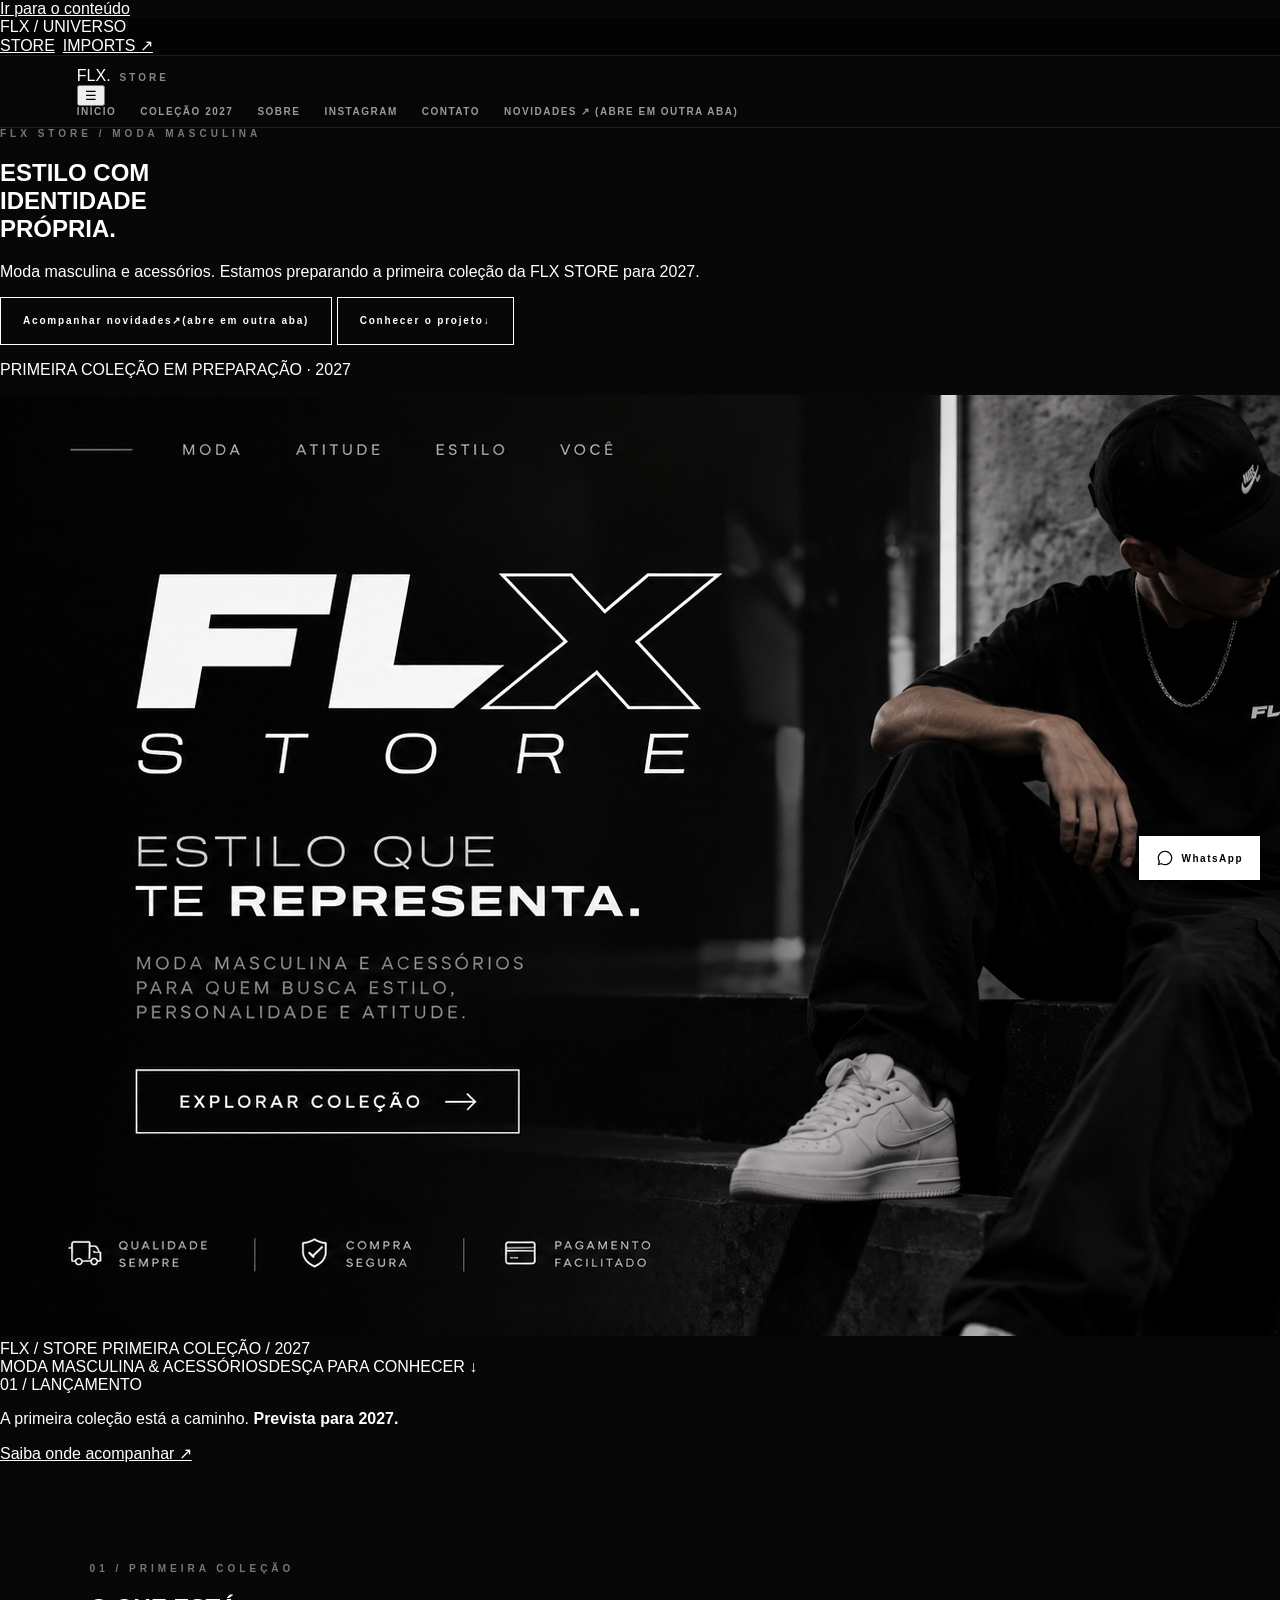
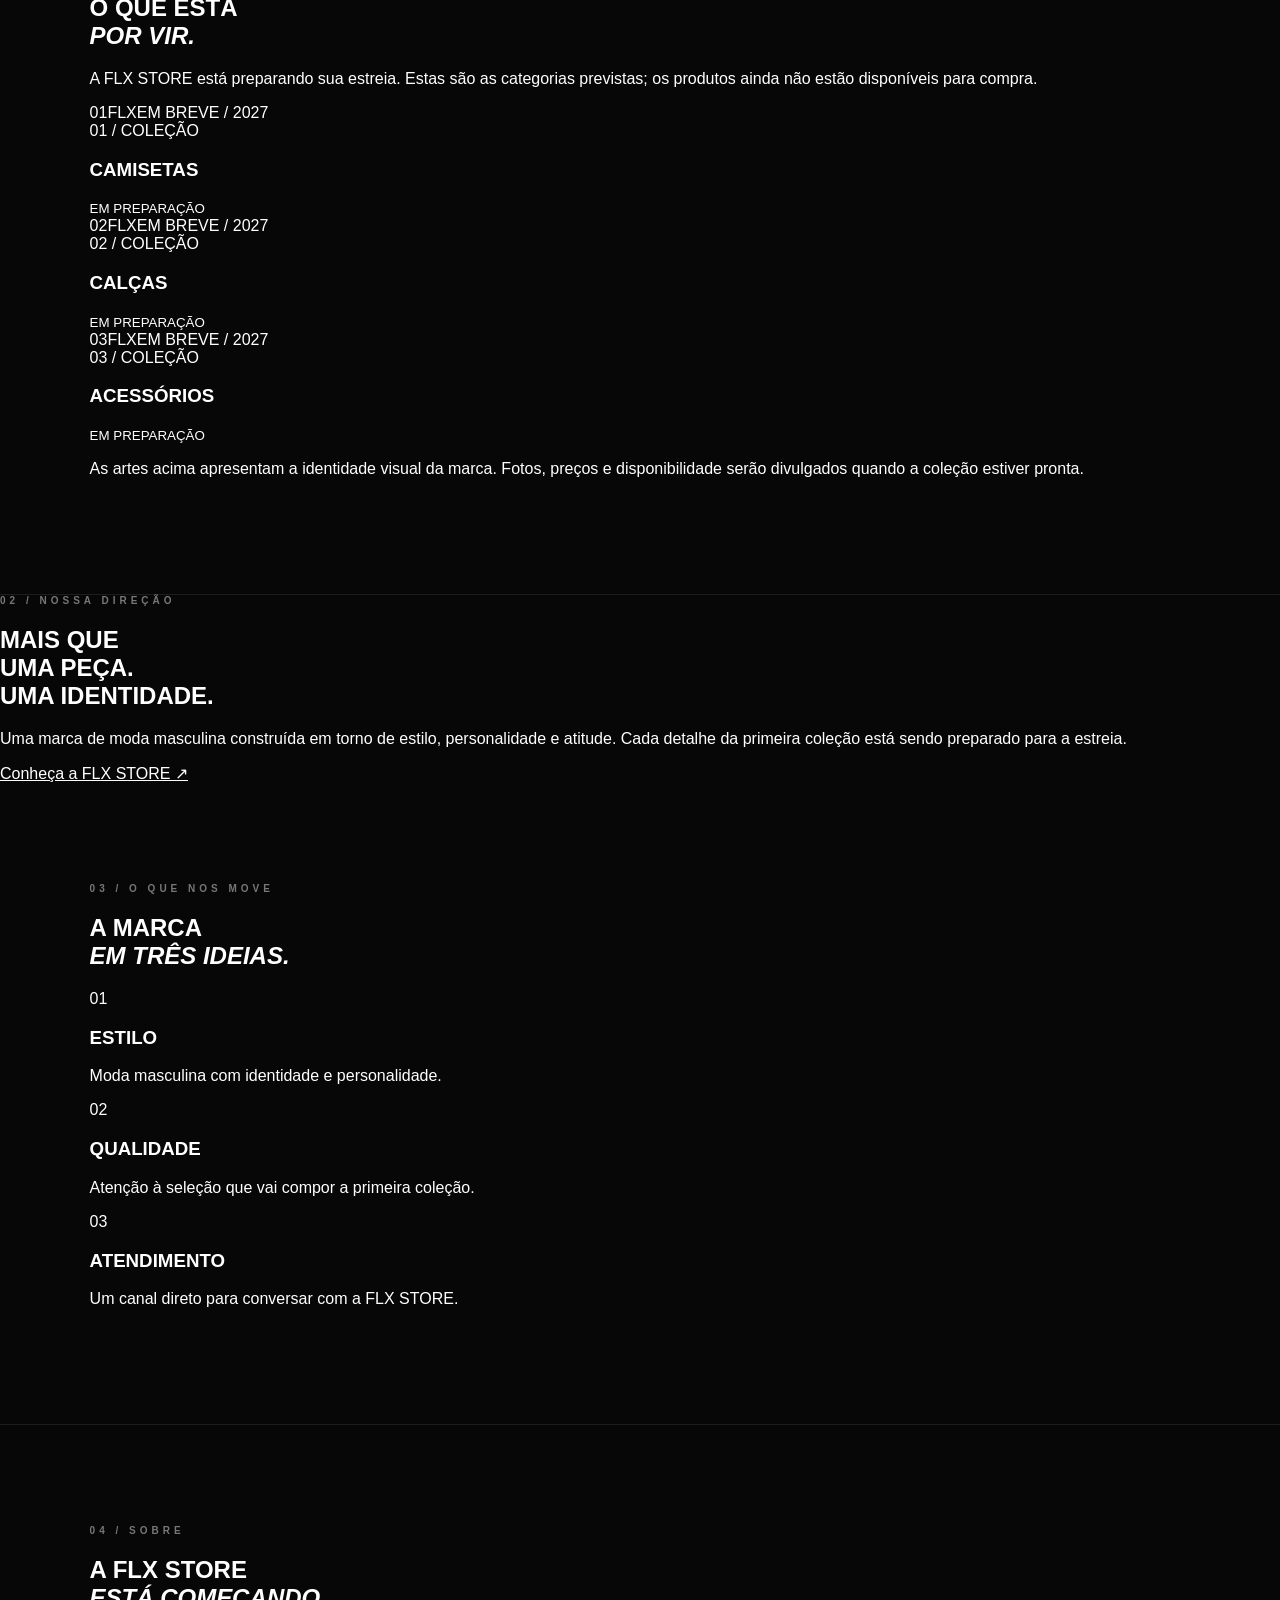
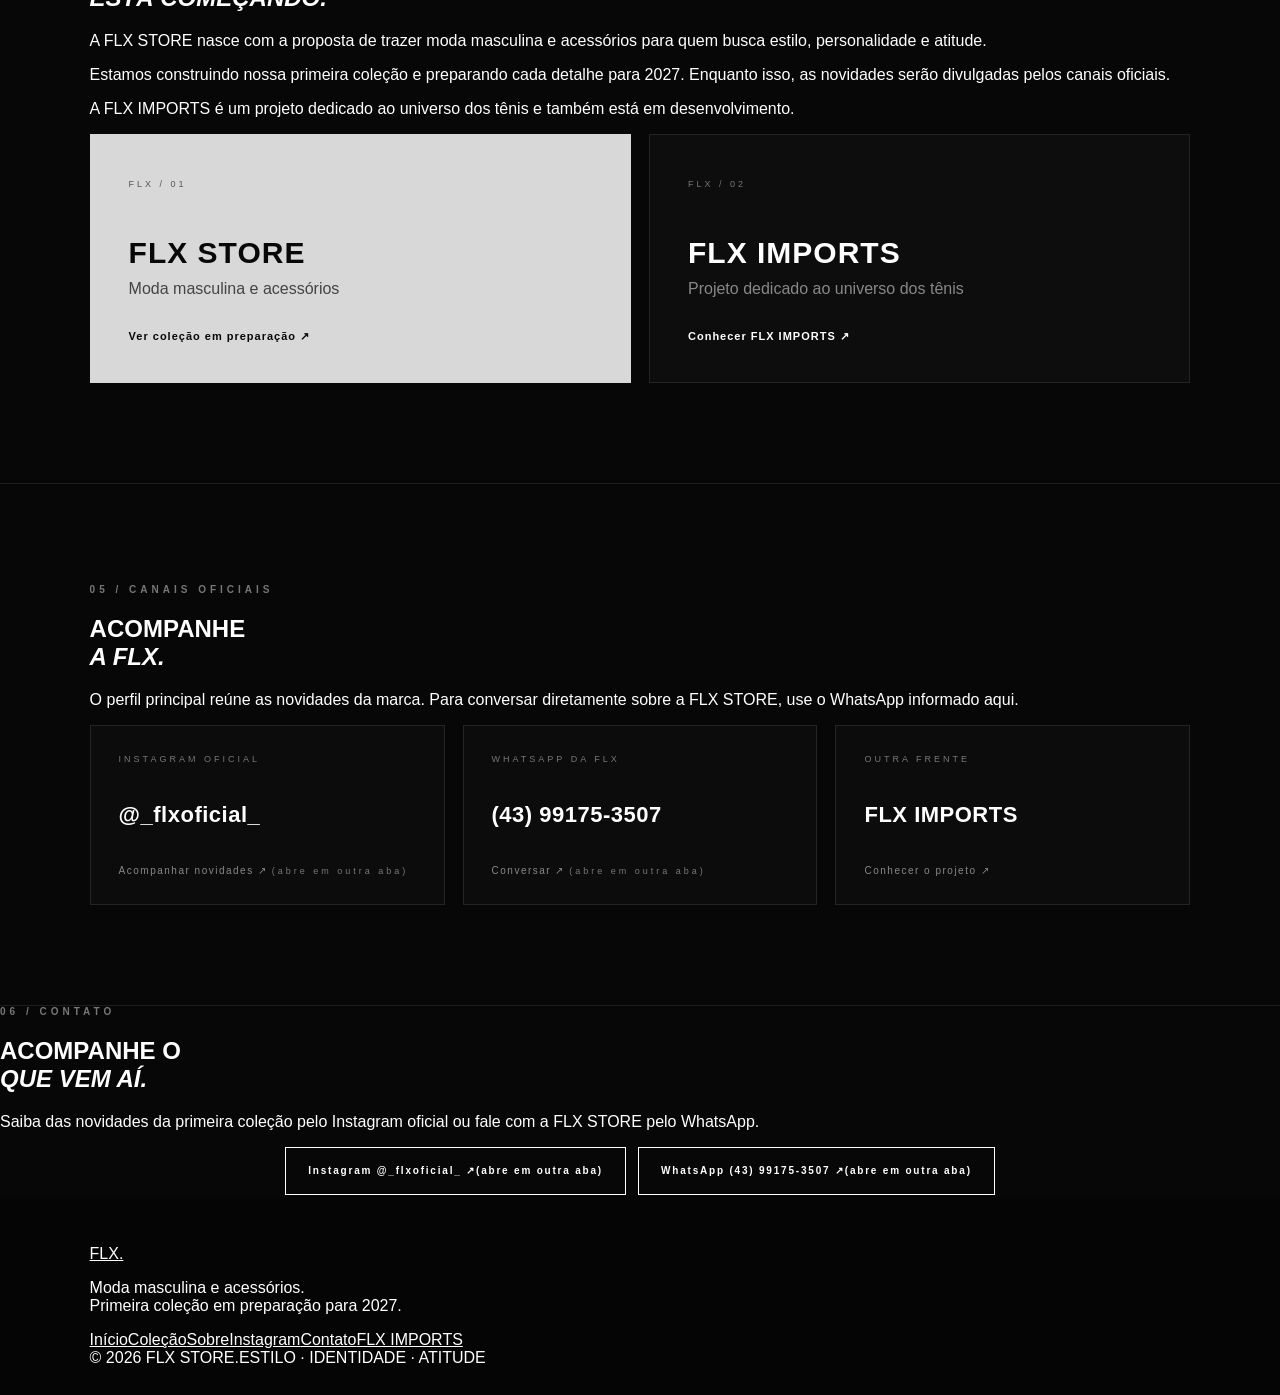
==== commit 77747166: "Revisar FLX STORE: index.html com foco mobile" ====
--- a/index.html
+++ b/index.html
@@ -1,191 +1,80 @@
-<!DOCTYPE html>
+<!doctype html>
 <html lang="pt-BR">
 <head>
-  <meta charset="UTF-8">
-  <meta name="viewport" content="width=device-width, initial-scale=1.0">
-  <meta name="theme-color" content="#070707">
-  <meta name="description" content="FLX STORE — moda masculina e acessórios. Primeira coleção prevista para 2027. Acompanhe a FLX pelo Instagram oficial @_flxoficial_.">
-  <meta property="og:title" content="FLX STORE | Moda Masculina">
-  <meta property="og:description" content="Estilo, personalidade e atitude. Acompanhe a FLX pelo Instagram oficial @_flxoficial_.">
+  <meta charset="utf-8">
+  <meta name="viewport" content="width=device-width, initial-scale=1">
+  <meta name="theme-color" content="#0b0c0e">
+  <meta name="description" content="FLX STORE: moda masculina e acessórios. Primeira coleção em preparação para 2027. Acompanhe as novidades pelos canais oficiais.">
   <meta property="og:type" content="website">
-  <meta property="og:url" content="https://flxstore2k26-collab.github.io/FLXSTORE/">
+  <meta property="og:title" content="FLX STORE | Moda masculina e acessórios">
+  <meta property="og:description" content="Identidade própria em cada detalhe. Primeira coleção em preparação para 2027.">
+  <meta property="og:locale" content="pt_BR">
   <link rel="canonical" href="https://flxstore2k26-collab.github.io/FLXSTORE/">
-  <title>FLX STORE | Moda Masculina</title>
-  <link rel="icon" type="image/png" href="imagens/favicon.png">
+  <link rel="icon" href="imagens/favicon.png" type="image/png">
   <link rel="stylesheet" href="style.css">
-  <link rel="stylesheet" href="launch-fixes.css">
+  <script src="script.js" defer></script>
+  <title>FLX STORE | Moda masculina e acessórios</title>
 </head>
-<body>
+<body id="inicio">
+  <a class="skip-link" href="#conteudo">Ir para o conteúdo</a>
   <div class="flx-network">
-    <div class="flx-network-inner">
-      <span class="network-title">ECOSSISTEMA FLX</span>
-      <div class="network-links">
-        <a class="network-link active" href="./" aria-current="page">FLX STORE</a>
-        <a class="network-link" href="imports/">FLX IMPORTS</a>
-      </div>
+    <div class="container network-inner">
+      <span class="network-name" aria-hidden="true">FLX / UNIVERSO</span>
+      <nav class="network-links" aria-label="Navegação entre marcas">
+        <a href="./" aria-current="page">STORE</a><a href="imports/">IMPORTS <span aria-hidden="true">↗</span></a>
+      </nav>
     </div>
   </div>
-
   <header class="site-header">
-    <a class="brand" href="#inicio" aria-label="FLX STORE - início">
-      <span class="brand-main">FLX</span>
-      <span class="brand-sub">STORE</span>
-    </a>
-
-    <button id="menu-mobile" class="menu-mobile" type="button" aria-label="Abrir menu" aria-expanded="false">☰</button>
-
-    <nav id="menu-principal" class="menu-principal" aria-label="Navegação principal">
-      <a href="#inicio">Início</a>
-      <a href="#colecao">Coleção</a>
-      <a href="#sobre">Sobre</a>
-      <a href="#redes">Instagram</a>
-      <a href="#contato">Contato</a>
-      <a href="imports/" class="nav-highlight">FLX Imports ↗</a>
-    </nav>
+    <div class="container header-inner">
+      <a class="brand" href="#inicio" aria-label="FLX STORE, voltar ao início"><span class="brand-mark">FLX<span>.</span></span><span class="brand-sub">STORE</span></a>
+      <button class="menu-toggle" id="menu-mobile" type="button" aria-label="Abrir menu" aria-expanded="false" aria-controls="menu-principal"><span class="menu-icon" aria-hidden="true"><span></span><span></span><span></span></span></button>
+      <nav id="menu-principal" class="menu-principal" aria-label="Menu principal">
+        <a href="#inicio">Início</a><a href="#produtos">Coleção 2027</a><a href="#sobre">Sobre</a><a href="#redes">Instagram</a><a href="#contato">Contato</a>
+        <a class="header-action" href="https://www.instagram.com/_flxoficial_/" target="_blank" rel="noopener noreferrer">Novidades <span aria-hidden="true">↗</span><span class="sr-only"> (abre em outra aba)</span></a>
+      </nav>
+    </div>
   </header>
-
-  <main id="inicio">
-    <section class="banner-section" aria-label="Apresentação FLX STORE">
-      <img src="imagens/banner-flx.png" alt="FLX STORE — estilo que te representa">
+  <main id="conteudo">
+    <section class="hero" aria-labelledby="hero-title">
+      <div class="container hero-inner">
+        <div class="hero-content">
+          <p class="eyebrow">FLX STORE / MODA MASCULINA</p>
+          <h1 id="hero-title">ESTILO COM<br><span>IDENTIDADE</span><br>PRÓPRIA<span class="silver-dot">.</span></h1>
+          <p class="hero-description">Moda masculina e acessórios. Estamos preparando a primeira coleção da FLX STORE para 2027.</p>
+          <div class="hero-actions">
+            <a class="button button-light" href="https://www.instagram.com/_flxoficial_/" target="_blank" rel="noopener noreferrer">Acompanhar novidades <span aria-hidden="true">↗</span><span class="sr-only"> (abre em outra aba)</span></a>
+            <a class="button button-outline" href="#produtos">Conhecer o projeto <span aria-hidden="true">↓</span></a>
+          </div>
+          <p class="hero-status"><span class="status-light" aria-hidden="true"></span> PRIMEIRA COLEÇÃO EM PREPARAÇÃO · 2027</p>
+        </div>
+        <div class="hero-art" aria-hidden="true">
+          <img src="imagens/banner-flx.png" width="1672" height="941" alt="" fetchpriority="high">
+          <span class="art-label">FLX / STORE</span>
+          <span class="art-bottom">PRIMEIRA COLEÇÃO / 2027</span>
+        </div>
+      </div>
+      <div class="container hero-footer"><span>MODA MASCULINA & ACESSÓRIOS</span><span>DESÇA PARA CONHECER ↓</span></div>
     </section>
-
-    <section class="hero-copy-section">
-      <p class="eyebrow">FLX STORE · PRIMEIRA COLEÇÃO 2027</p>
-      <h1>MODA MASCULINA.<br><span>IDENTIDADE PRÓPRIA.</span></h1>
-      <p class="lead">Estilo, personalidade e atitude em cada detalhe. A primeira coleção da FLX STORE está em desenvolvimento.</p>
-
-      <div class="status-grid">
-        <div><strong>01</strong><span>COLEÇÃO EM DESENVOLVIMENTO</span></div>
-        <div><strong>02</strong><span>LANÇAMENTO PREVISTO · 2027</span></div>
-        <div><strong>03</strong><span>FLX STORE + FLX IMPORTS</span></div>
+    <section class="announcement" aria-label="Previsão de lançamento"><div class="container announcement-inner"><span>01 / LANÇAMENTO</span><p>A primeira coleção está a caminho. <strong>Prevista para 2027.</strong></p><a href="#contato">Saiba onde acompanhar ↗</a></div></section>
+    <section class="section collection" id="produtos" aria-labelledby="collection-title">
+      <div class="container">
+        <div class="section-intro"><div><p class="eyebrow">01 / PRIMEIRA COLEÇÃO</p><h2 id="collection-title">O QUE ESTÁ<br><em>POR VIR.</em></h2></div><p>A FLX STORE está preparando sua estreia. Estas são as categorias previstas; os produtos ainda não estão disponíveis para compra.</p></div>
+        <div class="category-grid">
+          <article class="category-card"><div class="category-visual visual-one" aria-hidden="true"><span class="visual-outline">01</span><span class="visual-center">FLX</span><span class="visual-bottom">EM BREVE / 2027</span></div><div class="category-info"><div><span>01 / COLEÇÃO</span><h3>CAMISETAS</h3></div><small>EM PREPARAÇÃO</small></div></article>
+          <article class="category-card"><div class="category-visual visual-two" aria-hidden="true"><span class="visual-outline">02</span><span class="visual-center">FLX</span><span class="visual-bottom">EM BREVE / 2027</span></div><div class="category-info"><div><span>02 / COLEÇÃO</span><h3>CALÇAS</h3></div><small>EM PREPARAÇÃO</small></div></article>
+          <article class="category-card"><div class="category-visual visual-three" aria-hidden="true"><span class="visual-outline">03</span><span class="visual-center">FLX</span><span class="visual-bottom">EM BREVE / 2027</span></div><div class="category-info"><div><span>03 / COLEÇÃO</span><h3>ACESSÓRIOS</h3></div><small>EM PREPARAÇÃO</small></div></article>
+        </div>
+        <p class="collection-note">As artes acima apresentam a identidade visual da marca. Fotos, preços e disponibilidade serão divulgados quando a coleção estiver pronta.</p>
       </div>
     </section>
-
-    <section class="section" id="colecao">
-      <div class="section-heading">
-        <div>
-          <p class="eyebrow">01 / COLEÇÃO</p>
-          <h2>O QUE ESTÁ<br>POR VIR.</h2>
-        </div>
-        <p>A coleção ainda está sendo preparada. Por enquanto, o site apresenta apenas as categorias planejadas, sem mostrar estoque, preços ou disponibilidade antes da hora.</p>
-      </div>
-
-      <div class="product-grid">
-        <article class="product-card">
-          <span class="product-number">01</span>
-          <div class="product-visual"><span>EM BREVE</span></div>
-          <h3>CAMISETAS</h3>
-          <p>Primeira coleção · 2027</p>
-        </article>
-
-        <article class="product-card">
-          <span class="product-number">02</span>
-          <div class="product-visual"><span>EM BREVE</span></div>
-          <h3>CALÇAS</h3>
-          <p>Primeira coleção · 2027</p>
-        </article>
-
-        <article class="product-card">
-          <span class="product-number">03</span>
-          <div class="product-visual"><span>EM BREVE</span></div>
-          <h3>ACESSÓRIOS</h3>
-          <p>Primeira coleção · 2027</p>
-        </article>
-      </div>
-    </section>
-
-    <section class="section section-dark" id="sobre">
-      <div class="section-heading">
-        <div>
-          <p class="eyebrow">02 / SOBRE</p>
-          <h2>UMA MARCA.<br>DUAS FRENTES.</h2>
-        </div>
-        <p>A FLX STORE é focada em moda masculina e acessórios. A FLX IMPORTS está sendo desenvolvida para o universo dos tênis e sneakers. As duas ficam no mesmo site, com propostas próprias e uma identidade FLX em comum.</p>
-      </div>
-
-      <div class="brand-grid">
-        <article class="brand-card current">
-          <span>FLX / 01</span>
-          <h3>FLX STORE</h3>
-          <p>Moda masculina & acessórios</p>
-          <a href="#colecao">Ver coleção em desenvolvimento →</a>
-        </article>
-
-        <article class="brand-card">
-          <span>FLX / 02</span>
-          <h3>FLX IMPORTS</h3>
-          <p>Sneakers & cultura urbana</p>
-          <a href="imports/">Abrir FLX Imports →</a>
-        </article>
-      </div>
-    </section>
-
-    <section class="section" id="redes">
-      <div class="section-heading">
-        <div>
-          <p class="eyebrow">03 / INSTAGRAM OFICIAL</p>
-          <h2>ACOMPANHE<br>A FLX.</h2>
-        </div>
-        <p>Para evitar confusão, o site mostra somente a conta principal da marca. Pelo perfil oficial você encontra as outras frentes, novidades e atualizações da FLX.</p>
-      </div>
-
-      <div class="social-grid">
-        <a class="social-card social-card-main" href="https://www.instagram.com/_flxoficial_/" target="_blank" rel="noopener noreferrer" aria-label="Abrir Instagram oficial da FLX">
-          <span>INSTAGRAM PRINCIPAL</span>
-          <strong>@_flxoficial_</strong>
-          <small>ACOMPANHAR A FLX ↗</small>
-        </a>
-
-        <a class="social-card" href="https://wa.me/5543991753507?text=Ol%C3%A1%21%20Vim%20pelo%20site%20da%20FLX%20e%20gostaria%20de%20saber%20mais." target="_blank" rel="noopener noreferrer" aria-label="Falar com a FLX pelo WhatsApp">
-          <span>WHATSAPP OFICIAL</span>
-          <strong>(43) 99175-3507</strong>
-          <small>FALAR COM A FLX ↗</small>
-        </a>
-
-        <a class="social-card" href="imports/" aria-label="Abrir FLX IMPORTS">
-          <span>ECOSSISTEMA FLX</span>
-          <strong>FLX IMPORTS</strong>
-          <small>CONHECER O PROJETO ↗</small>
-        </a>
-      </div>
-    </section>
-
-    <section class="contact-section" id="contato">
-      <p class="eyebrow">04 / CONTATO</p>
-      <h2>FALE COM A FLX.</h2>
-      <p>Para novidades e lançamentos, acompanhe o Instagram oficial. Para atendimento direto, fale com a FLX pelo WhatsApp.</p>
-      <div class="contact-actions">
-        <a class="button primary" href="https://www.instagram.com/_flxoficial_/" target="_blank" rel="noopener noreferrer">@_FLXOFICIAL_</a>
-        <a class="button outline" href="https://wa.me/5543991753507?text=Ol%C3%A1%21%20Vim%20pelo%20site%20da%20FLX%20e%20gostaria%20de%20saber%20mais." target="_blank" rel="noopener noreferrer">(43) 99175-3507</a>
-        <a class="button outline" href="imports/">FLX IMPORTS</a>
-      </div>
-    </section>
+    <section class="identity" aria-labelledby="identity-title"><div class="container identity-inner"><div><p class="eyebrow">02 / NOSSA DIREÇÃO</p><h2 id="identity-title">MAIS QUE<br>UMA PEÇA.<br><span>UMA IDENTIDADE.</span></h2></div><div><p>Uma marca de moda masculina construída em torno de estilo, personalidade e atitude. Cada detalhe da primeira coleção está sendo preparado para a estreia.</p><a class="inline-link" href="#sobre">Conheça a FLX STORE ↗</a></div></div></section>
+    <section class="section pillars" aria-labelledby="pillars-title"><div class="container"><p class="eyebrow">03 / O QUE NOS MOVE</p><h2 id="pillars-title">A MARCA<br><em>EM TRÊS IDEIAS.</em></h2><div class="pillar-grid"><article><span>01</span><h3>ESTILO</h3><p>Moda masculina com identidade e personalidade.</p></article><article><span>02</span><h3>QUALIDADE</h3><p>Atenção à seleção que vai compor a primeira coleção.</p></article><article><span>03</span><h3>ATENDIMENTO</h3><p>Um canal direto para conversar com a FLX STORE.</p></article></div></div></section>
+    <section class="section about" id="sobre" aria-labelledby="about-title"><div class="container"><div class="about-grid"><div><p class="eyebrow">04 / SOBRE</p><h2 id="about-title">A FLX STORE<br><em>ESTÁ COMEÇANDO.</em></h2></div><div class="about-copy"><p>A FLX STORE nasce com a proposta de trazer moda masculina e acessórios para quem busca estilo, personalidade e atitude.</p><p>Estamos construindo nossa primeira coleção e preparando cada detalhe para 2027. Enquanto isso, as novidades serão divulgadas pelos canais oficiais.</p><p class="about-note">A FLX IMPORTS é um projeto dedicado ao universo dos tênis e também está em desenvolvimento.</p></div></div><div class="brand-grid"><article class="brand-card current"><span>FLX / 01</span><h3>FLX STORE</h3><p>Moda masculina e acessórios</p><a href="#produtos">Ver coleção em preparação ↗</a></article><article class="brand-card"><span>FLX / 02</span><h3>FLX IMPORTS</h3><p>Projeto dedicado ao universo dos tênis</p><a href="imports/">Conhecer FLX IMPORTS ↗</a></article></div></div></section>
+    <section class="section social" id="redes" aria-labelledby="social-title"><div class="container"><div class="section-intro"><div><p class="eyebrow">05 / CANAIS OFICIAIS</p><h2 id="social-title">ACOMPANHE<br><em>A FLX.</em></h2></div><p>O perfil principal reúne as novidades da marca. Para conversar diretamente sobre a FLX STORE, use o WhatsApp informado aqui.</p></div><div class="social-grid"><a class="social-card social-main" href="https://www.instagram.com/_flxoficial_/" target="_blank" rel="noopener noreferrer"><span>INSTAGRAM OFICIAL</span><strong>@_flxoficial_</strong><small>Acompanhar novidades ↗ <span class="sr-only">(abre em outra aba)</span></small></a><a class="social-card" href="https://wa.me/5543991753507?text=Ol%C3%A1%21%20Encontrei%20a%20FLX%20STORE%20pelo%20site%20oficial%20e%20gostaria%20de%20saber%20mais%20sobre%20a%20primeira%20cole%C3%A7%C3%A3o%2C%20pr%C3%B3ximos%20lan%C3%A7amentos%20e%20novidades.%20Podem%20me%20ajudar%3F" target="_blank" rel="noopener noreferrer"><span>WHATSAPP DA FLX</span><strong>(43) 99175-3507</strong><small>Conversar ↗ <span class="sr-only">(abre em outra aba)</span></small></a><a class="social-card" href="imports/"><span>OUTRA FRENTE</span><strong>FLX IMPORTS</strong><small>Conhecer o projeto ↗</small></a></div></div></section>
+    <section class="contact" id="contato" aria-labelledby="contact-title"><div class="container contact-inner"><div><p class="eyebrow">06 / CONTATO</p><h2 id="contact-title">ACOMPANHE O<br><em>QUE VEM AÍ.</em></h2><p>Saiba das novidades da primeira coleção pelo Instagram oficial ou fale com a FLX STORE pelo WhatsApp.</p></div><div class="contact-actions"><a class="button button-dark" href="https://www.instagram.com/_flxoficial_/" target="_blank" rel="noopener noreferrer">Instagram @_flxoficial_ ↗<span class="sr-only"> (abre em outra aba)</span></a><a class="button button-border-dark" href="https://wa.me/5543991753507?text=Ol%C3%A1%21%20Encontrei%20a%20FLX%20STORE%20pelo%20site%20oficial%20e%20gostaria%20de%20saber%20mais%20sobre%20a%20primeira%20cole%C3%A7%C3%A3o%2C%20pr%C3%B3ximos%20lan%C3%A7amentos%20e%20novidades.%20Podem%20me%20ajudar%3F" target="_blank" rel="noopener noreferrer">WhatsApp (43) 99175-3507 ↗<span class="sr-only"> (abre em outra aba)</span></a></div></div></section>
   </main>
-
-  <footer class="footer">
-    <div class="footer-top">
-      <div>
-        <strong>FLX STORE</strong>
-        <p>Mais que roupa. Uma identidade.</p>
-      </div>
-      <div class="footer-links">
-        <a href="#inicio">Início</a>
-        <a href="#colecao">Coleção</a>
-        <a href="#sobre">Sobre</a>
-        <a href="#redes">Instagram</a>
-        <a href="#contato">Contato</a>
-        <a href="https://www.instagram.com/_flxoficial_/" target="_blank" rel="noopener noreferrer">@_flxoficial_</a>
-        <a href="imports/">FLX Imports</a>
-      </div>
-    </div>
-    <p class="footer-copy">© <span id="ano-atual">2026</span> FLX STORE · PRIMEIRA COLEÇÃO PREVISTA PARA 2027.</p>
-  </footer>
-
-  <a class="whatsapp-float" href="https://wa.me/5543991753507?text=Ol%C3%A1%21%20Vim%20pelo%20site%20da%20FLX%20e%20gostaria%20de%20saber%20mais." target="_blank" rel="noopener noreferrer" aria-label="Falar com a FLX pelo WhatsApp (43) 99175-3507">
-    <svg viewBox="0 0 32 32" aria-hidden="true"><path fill="currentColor" d="M16.003 3C8.832 3 3 8.832 3 16c0 2.294.599 4.535 1.736 6.509L3 29l6.665-1.748A12.94 12.94 0 0 0 16.003 29C23.168 29 29 23.168 29 16S23.168 3 16.003 3zm0 23.812a10.77 10.77 0 0 1-5.49-1.503l-.394-.234-3.956 1.038 1.056-3.855-.256-.407A10.75 10.75 0 0 1 5.188 16c0-5.963 4.852-10.812 10.815-10.812S26.812 10.037 26.812 16s-4.846 10.812-10.809 10.812z"/></svg>
-    <span>WHATSAPP</span>
-  </a>
-
-  <script src="script.js"></script>
+  <footer class="footer"><div class="container"><div class="footer-main"><div><a class="footer-brand" href="#inicio" aria-label="FLX STORE, voltar ao início">FLX<span>.</span></a><p>Moda masculina e acessórios.<br>Primeira coleção em preparação para 2027.</p></div><nav aria-label="Links do rodapé"><a href="#inicio">Início</a><a href="#produtos">Coleção</a><a href="#sobre">Sobre</a><a href="#redes">Instagram</a><a href="#contato">Contato</a><a href="imports/">FLX IMPORTS</a></nav></div><div class="footer-bottom"><span>© <span id="ano-atual">2026</span> FLX STORE.</span><span>ESTILO · IDENTIDADE · ATITUDE</span></div></div></footer>
+  <a class="whatsapp-float" href="https://wa.me/5543991753507?text=Ol%C3%A1%21%20Encontrei%20a%20FLX%20STORE%20pelo%20site%20oficial%20e%20gostaria%20de%20saber%20mais%20sobre%20a%20primeira%20cole%C3%A7%C3%A3o%2C%20pr%C3%B3ximos%20lan%C3%A7amentos%20e%20novidades.%20Podem%20me%20ajudar%3F" target="_blank" rel="noopener noreferrer" aria-label="Falar com a FLX STORE pelo WhatsApp (abre em outra aba)"><svg viewBox="0 0 32 32" aria-hidden="true"><path fill="currentColor" d="M16.003 3C8.832 3 3 8.832 3 16c0 2.294.599 4.535 1.736 6.509L3 29l6.665-1.748A12.94 12.94 0 0 0 16.003 29C23.168 29 29 23.168 29 16S23.168 3 16.003 3zm0 23.812a10.77 10.77 0 0 1-5.49-1.503l-.394-.234-3.956 1.038 1.056-3.855-.256-.407A10.75 10.75 0 0 1 5.188 16c0-5.963 4.852-10.812 10.815-10.812S26.812 10.037 26.812 16s-4.846 10.812-10.809 10.812z"/></svg><span>WhatsApp</span></a>
 </body>
 </html>
